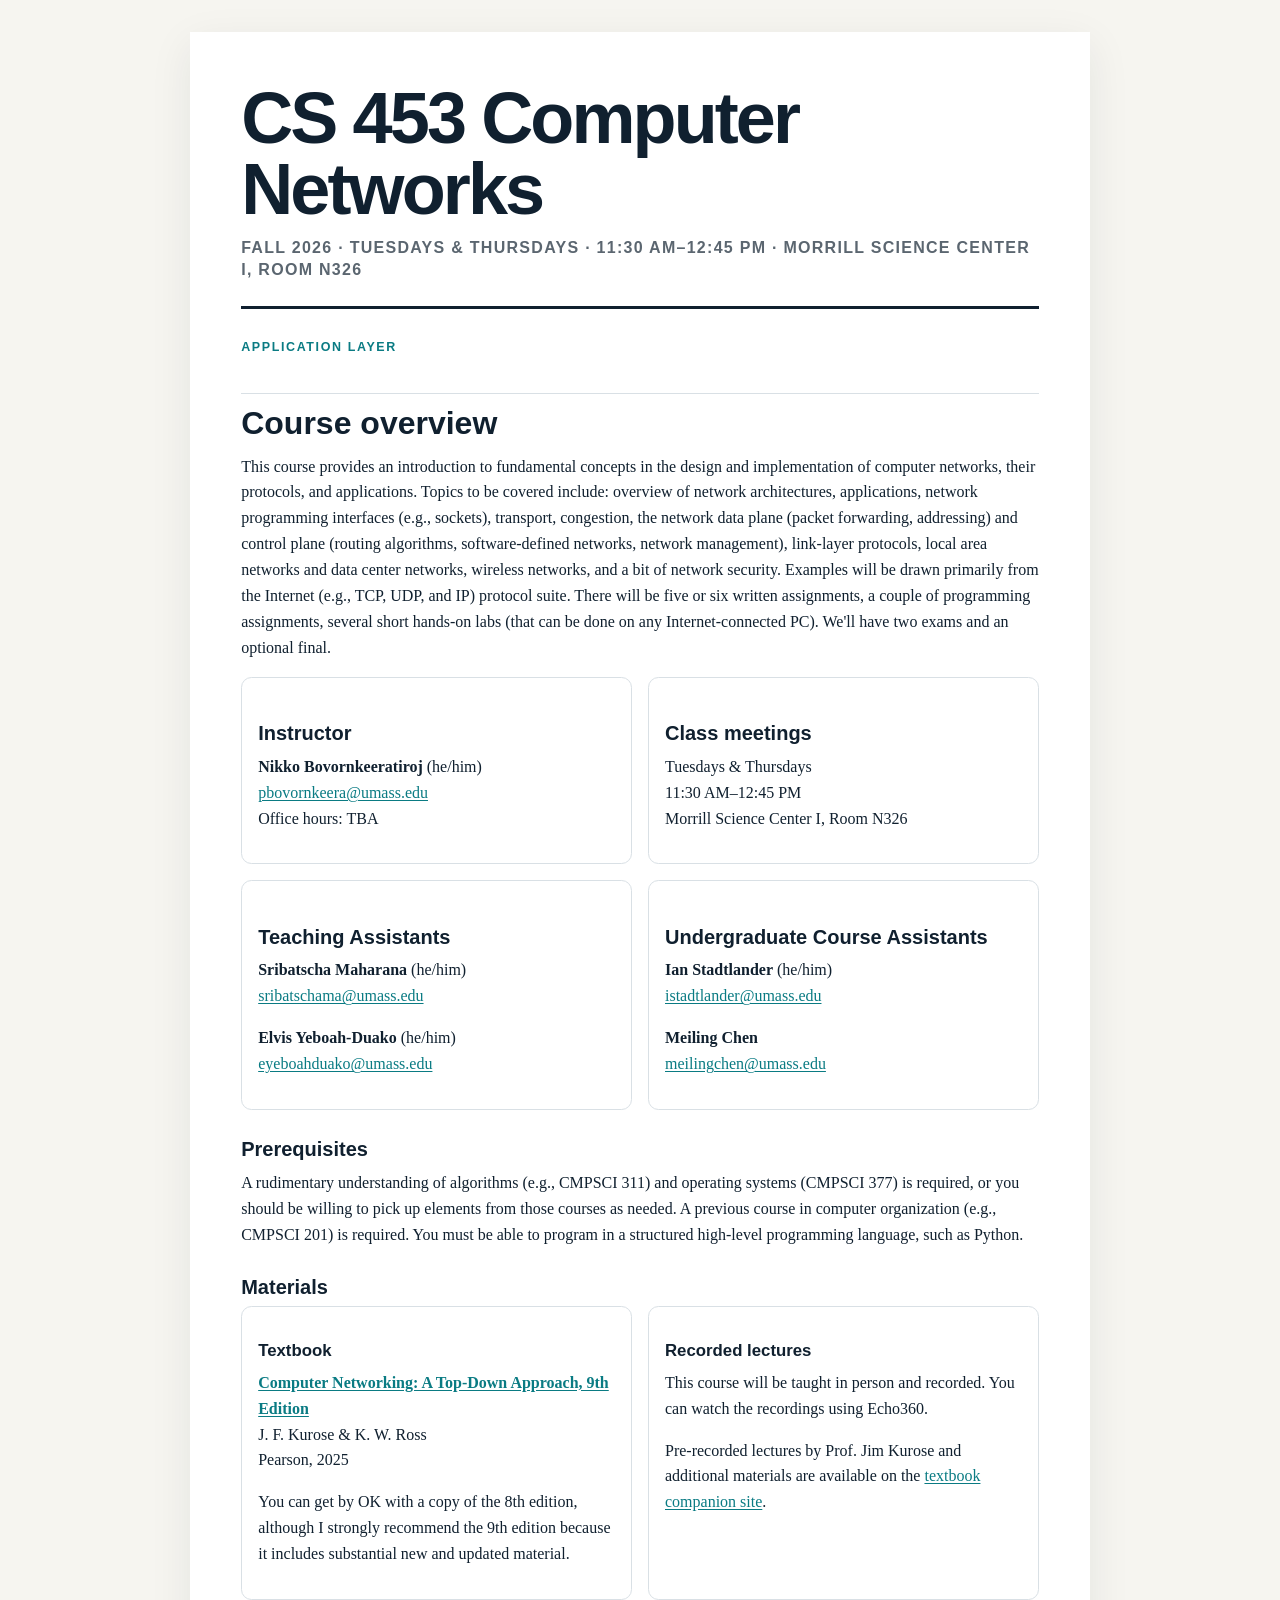
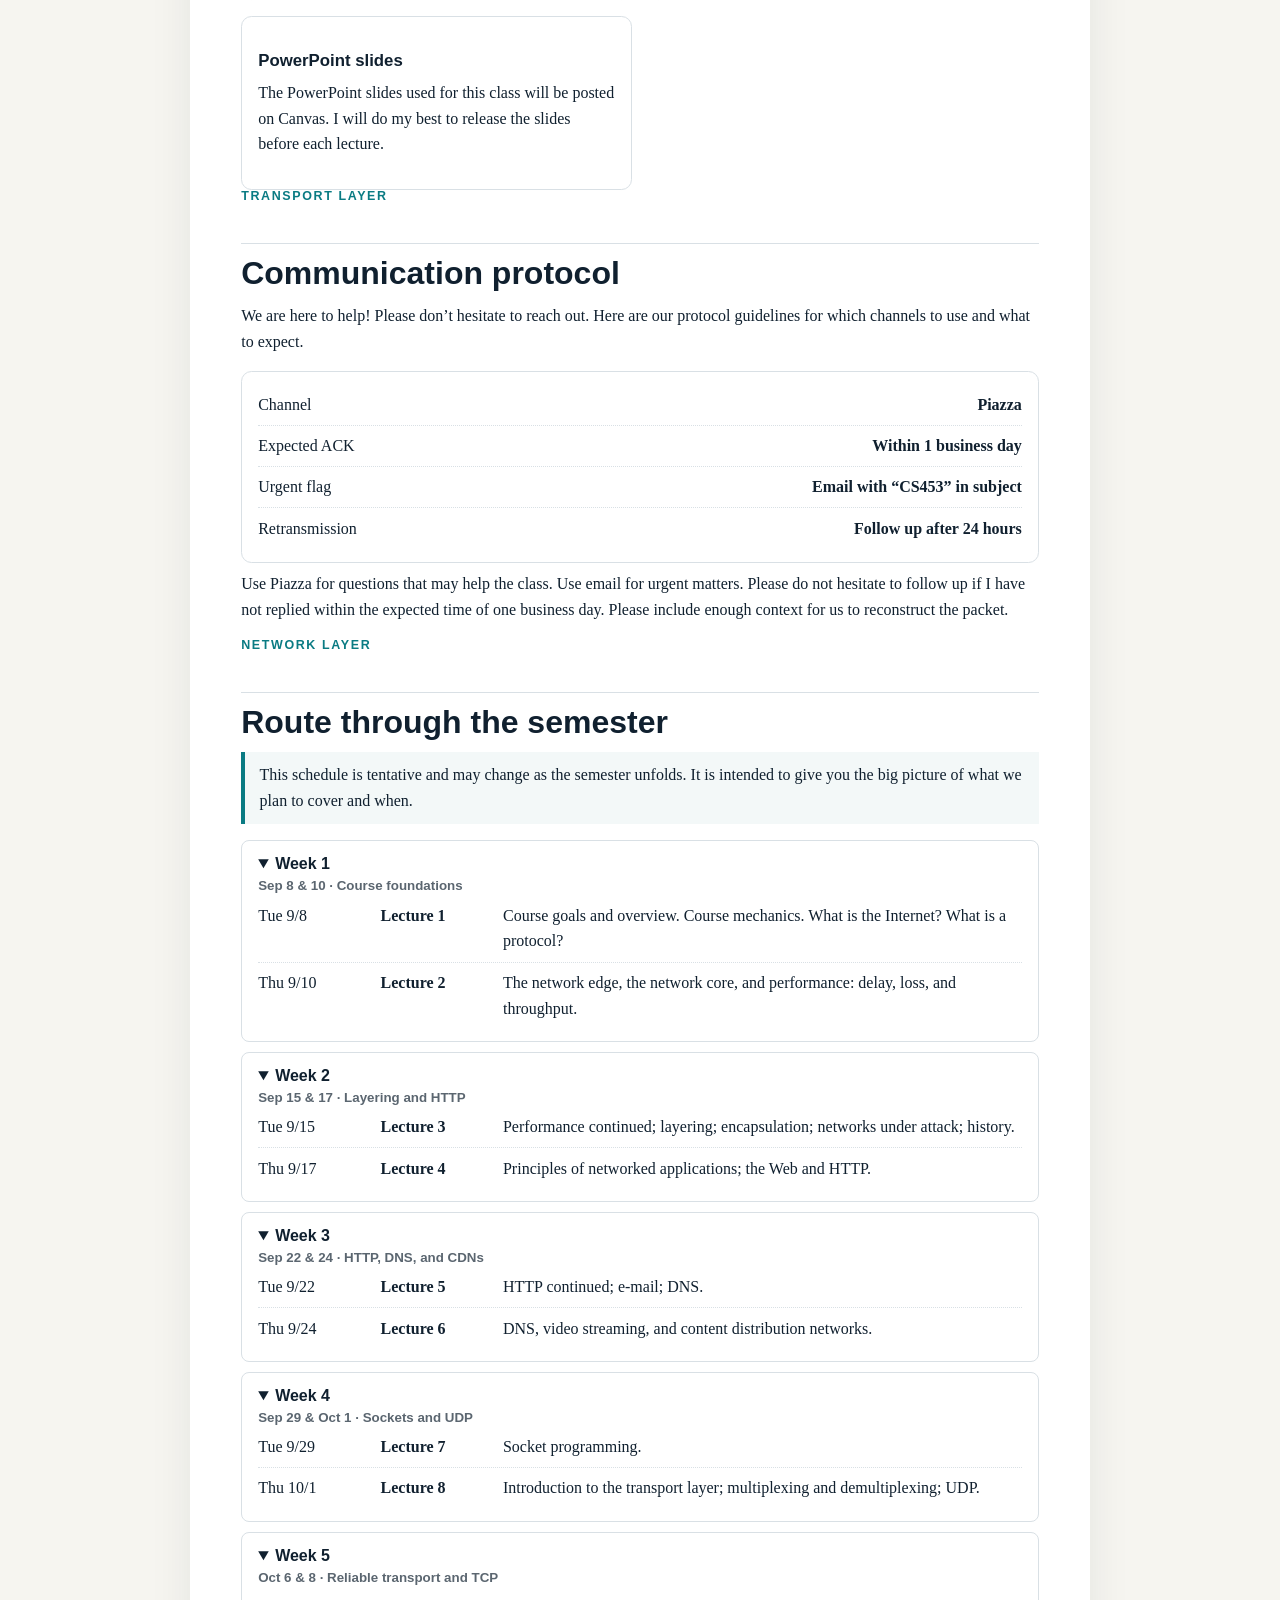
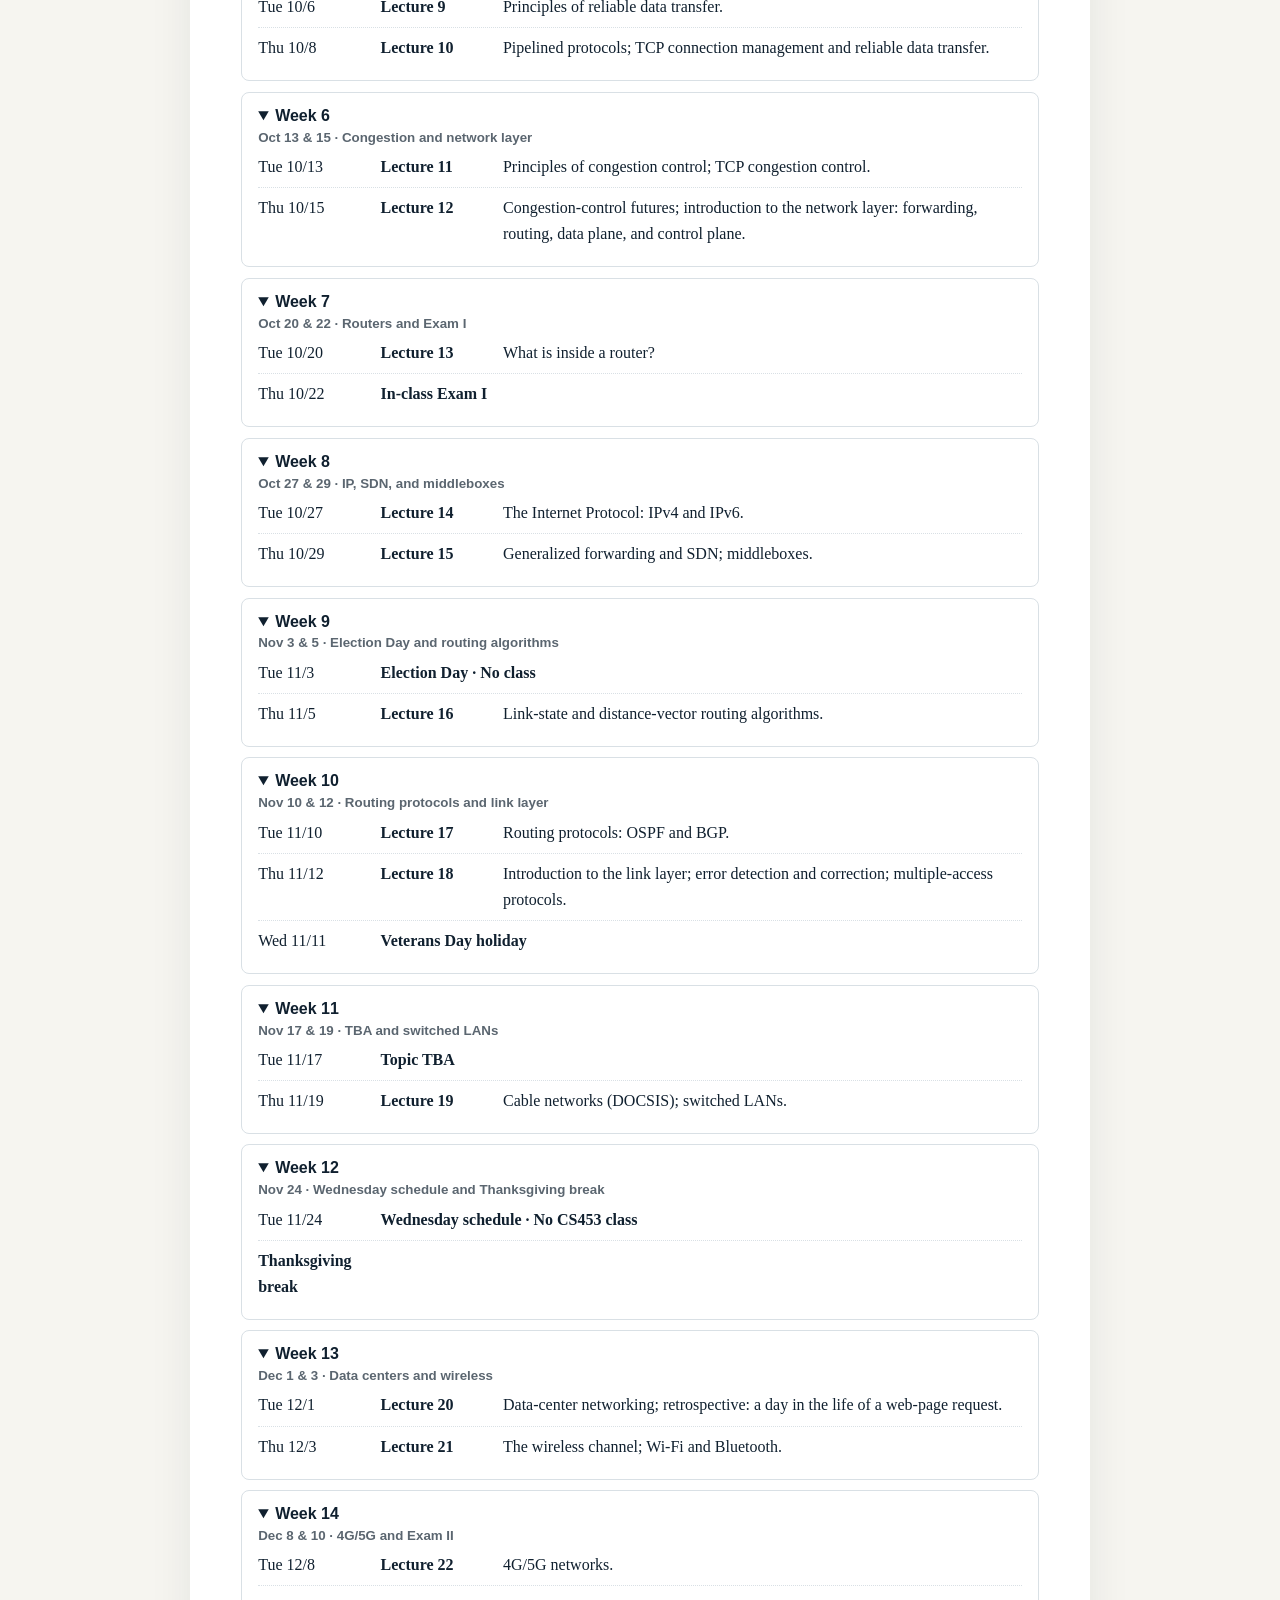
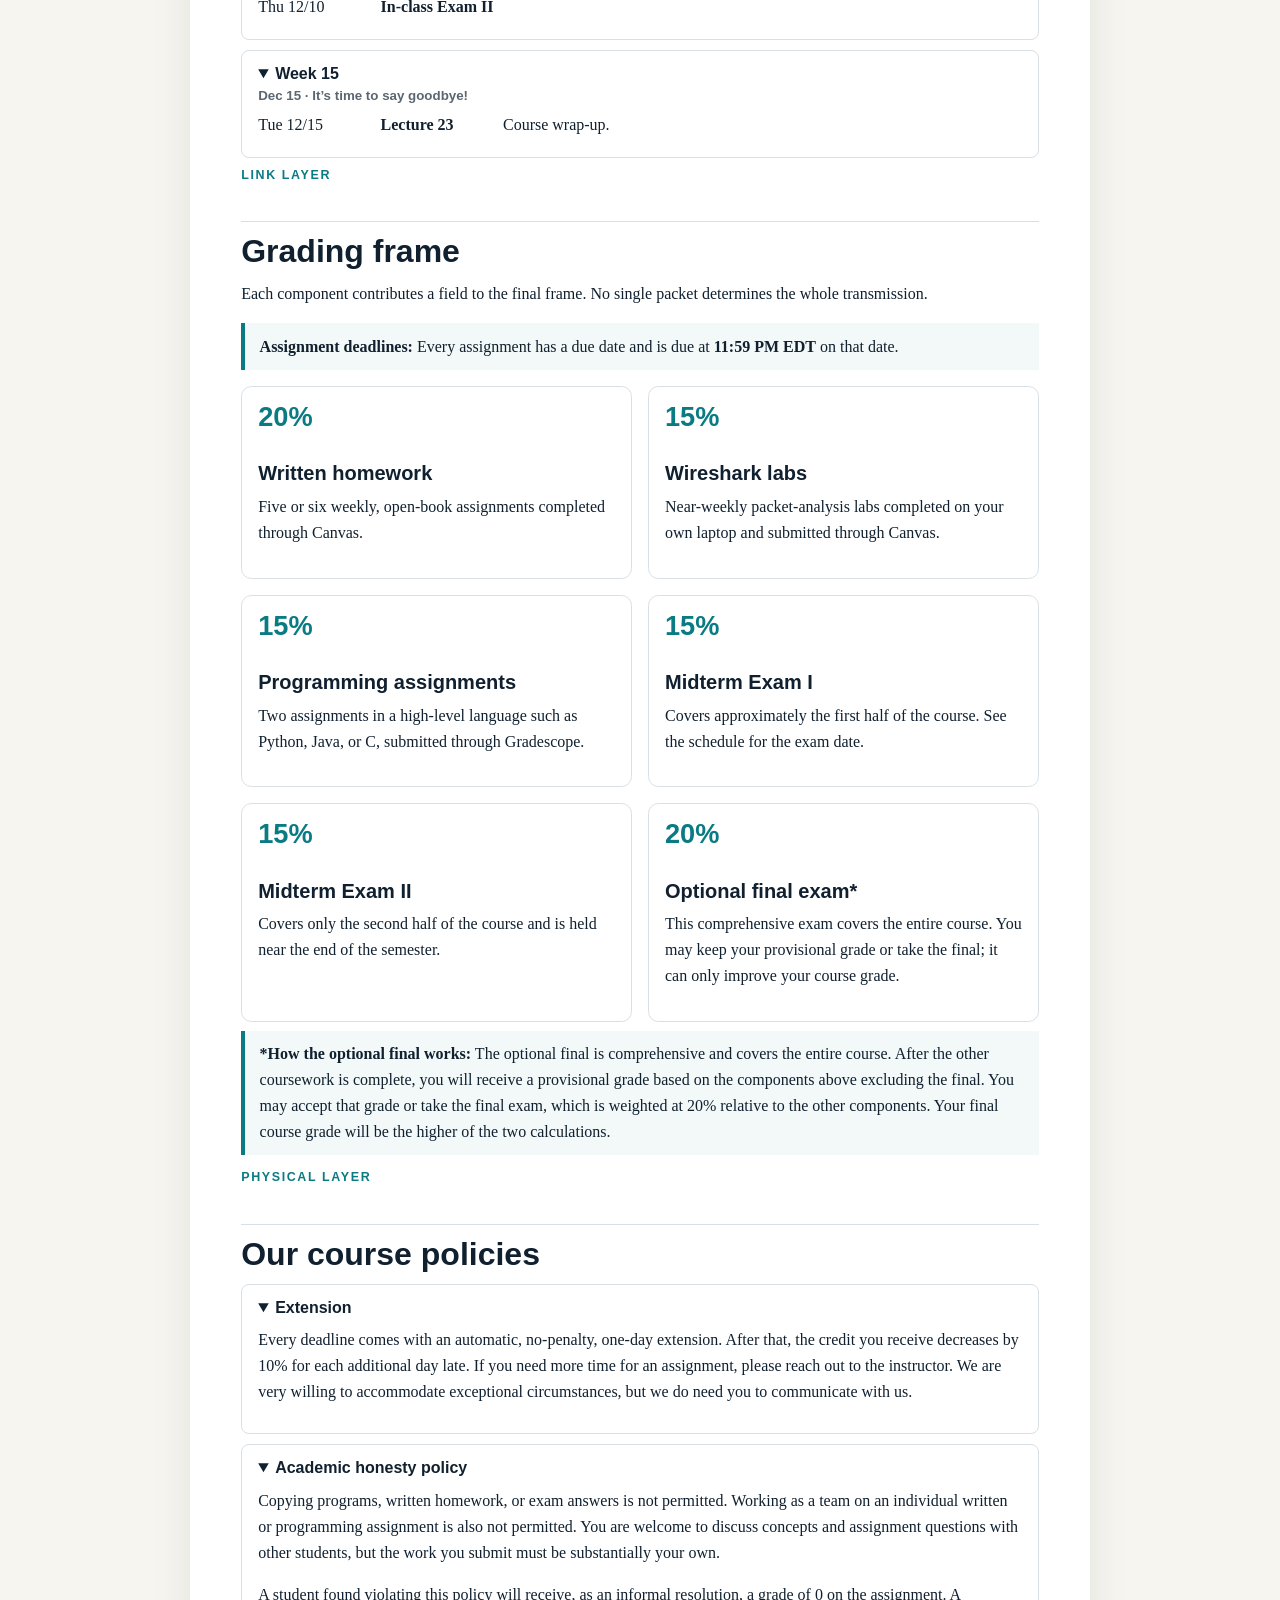
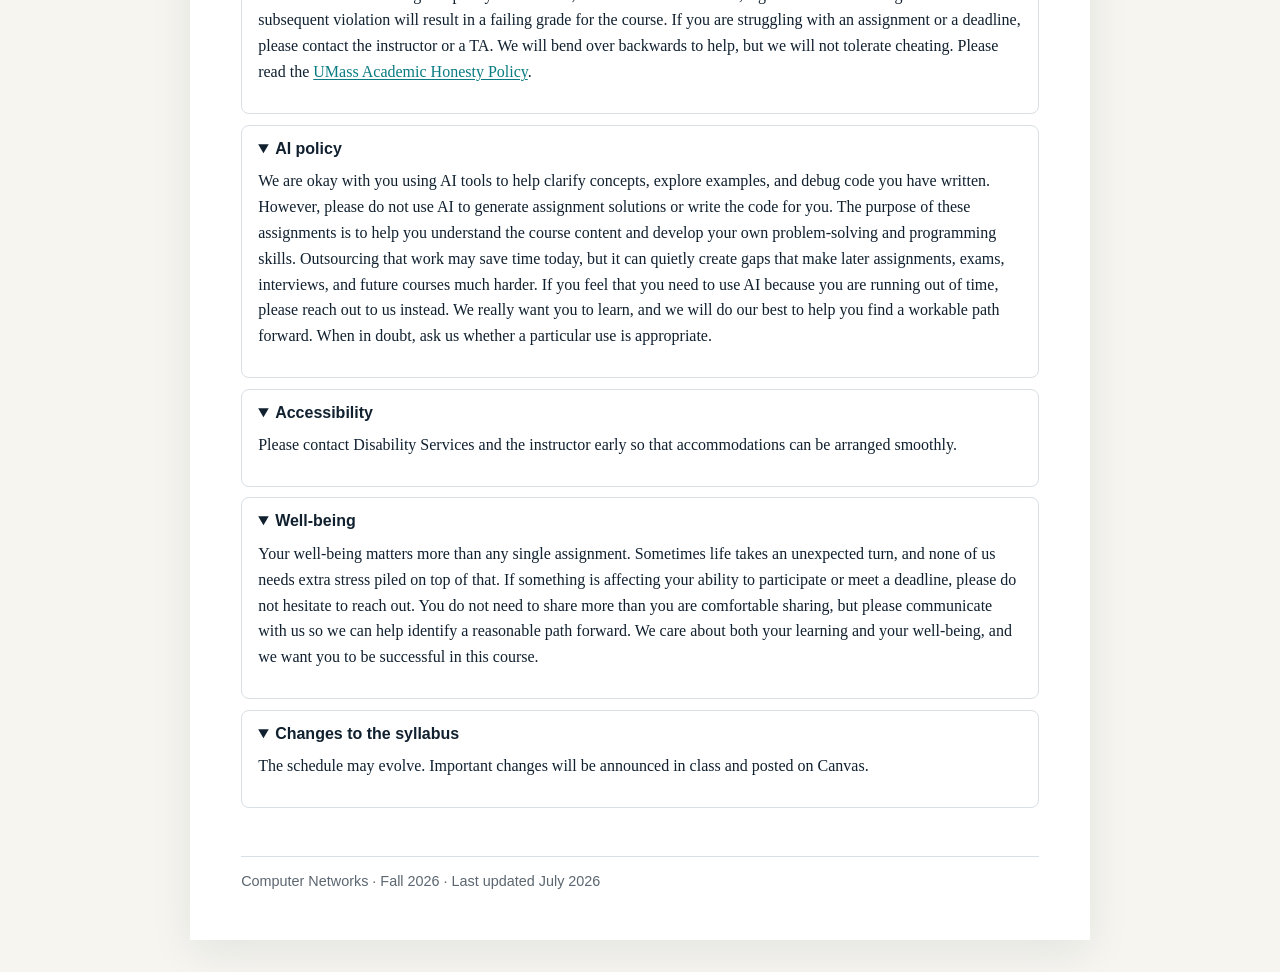
==== cs453-syllabus-plain.html @ 13545a88 "update new version - add spider - fix animation - more syllabus details" ====
<!DOCTYPE html>
<html lang="en"><head><meta charset="utf-8"/><meta content="width=device-width, initial-scale=1" name="viewport"/><title>CS 453 Computer Networks · Fall 2026 Syllabus</title><style>
:root { color-scheme: light; --ink:#10202f; --muted:#5b6670; --line:#d9e0e5; --accent:#0a7b83; }
* { box-sizing: border-box; }
body { margin:0; color:var(--ink); background:#f6f5f0; font:16px/1.62 Georgia, "Times New Roman", serif; }
main { width:min(900px, calc(100% - 2rem)); margin:2rem auto; background:#fff; padding:clamp(1.5rem,4vw,4rem); box-shadow:0 12px 40px rgba(16,32,47,.08); }
header { border-bottom:3px solid var(--ink); padding-bottom:1.5rem; margin-bottom:2rem; }
h1 { font:800 clamp(2.25rem,6vw,4.5rem)/.98 Arial, sans-serif; margin:0 0 .8rem; letter-spacing:-.04em; }
.term { margin:0; color:var(--muted); font:700 1rem/1.4 Arial,sans-serif; text-transform:uppercase; letter-spacing:.08em; }
h2 { margin:2.5rem 0 .75rem; padding-top:.75rem; border-top:1px solid var(--line); font:800 2rem/1.1 Arial,sans-serif; }
h3 { margin:1.7rem 0 .45rem; font:800 1.25rem/1.2 Arial,sans-serif; }
h4 { margin:1.1rem 0 .35rem; font:800 1.05rem/1.2 Arial,sans-serif; }
p { margin:.55rem 0 1rem; }
a { color:var(--accent); text-underline-offset:2px; }
.section-kicker { margin:0 0 .35rem; color:var(--accent); font:800 .78rem/1 Arial,sans-serif; letter-spacing:.13em; text-transform:uppercase; }
.info-grid,.materials-grid,.grade-grid { display:grid; grid-template-columns:repeat(2,minmax(0,1fr)); gap:1rem; }
.info-grid article,.materials-grid article,.grade-grid article { border:1px solid var(--line); border-radius:.65rem; padding:1rem; break-inside:avoid; }
.material-icon { display:none; }
.protocol-card { border:1px solid var(--line); border-radius:.65rem; padding:.8rem 1rem; }
.protocol-card div { display:flex; justify-content:space-between; gap:2rem; padding:.45rem 0; border-bottom:1px dotted var(--line); }
.protocol-card div:last-child { border-bottom:0; }
.week-card,.policy-list details { border:1px solid var(--line); border-radius:.5rem; margin:.65rem 0; padding:.75rem 1rem; break-inside:avoid; }
.week-card summary,.policy-list summary { font:800 1rem/1.35 Arial,sans-serif; }
.week-card summary small { display:block; color:var(--muted); margin-top:.15rem; }
.week-body p { display:grid; grid-template-columns:7rem 7rem 1fr; gap:.65rem; padding:.45rem 0; margin:0; border-bottom:1px dotted var(--line); }
.week-body p:last-child { border-bottom:0; }
.week-body .special,.week-body .calendar-note { grid-template-columns:7rem 1fr; }
.grade-grid article span { font:800 1.7rem/1 Arial,sans-serif; color:var(--accent); }
.deadline-note,.final-note,.schedule-note { border-left:4px solid var(--accent); padding:.65rem .9rem; background:#f3f8f8; }
footer { margin-top:3rem; padding-top:1rem; border-top:1px solid var(--line); color:var(--muted); font: .9rem Arial,sans-serif; }
@media (max-width:700px) { .info-grid,.materials-grid,.grade-grid { grid-template-columns:1fr; } .week-body p { grid-template-columns:1fr; gap:.1rem; } }
@media print { body { background:#fff; font-size:10.5pt; } main { width:100%; margin:0; padding:0; box-shadow:none; } a { color:#000; text-decoration:none; } h2 { break-after:avoid; } .info-grid,.materials-grid,.grade-grid { grid-template-columns:repeat(2,1fr); } }
</style></head><body><main><header><h1>CS 453 Computer Networks</h1><p class="term">Fall 2026 · Tuesdays &amp; Thursdays · 11:30 AM–12:45 PM · Morrill Science Center I, Room N326</p></header><section class="syllabus-section" id="overview">
<p class="section-kicker">Application Layer</p>
<h2>Course overview</h2>
<p>This course provides an introduction to fundamental concepts in the design and implementation of computer networks, their protocols, and applications. Topics to be covered include: overview of network architectures, applications, network programming interfaces (e.g., sockets), transport, congestion, the network data plane (packet forwarding, addressing) and control plane (routing algorithms, software-defined networks, network management), link-layer protocols, local area networks and data center networks, wireless networks, and a bit of network security. Examples will be drawn primarily from the Internet (e.g., TCP, UDP, and IP) protocol suite. There will be five or six written assignments, a couple of programming assignments, several short hands-on labs (that can be done on any Internet-connected PC). We'll have two exams and an optional final.</p>
<div class="info-grid">
<article>
<h3>Instructor</h3>
<p><strong>Nikko Bovornkeeratiroj</strong> <span class="pronouns">(he/him)</span><br/><a href="mailto:pbovornkeera@umass.edu">pbovornkeera@umass.edu</a><br/>Office hours: TBA</p>
</article>
<article>
<h3>Class meetings</h3>
<p>Tuesdays &amp; Thursdays<br/>11:30 AM–12:45 PM<br/>Morrill Science Center I, Room N326</p>
</article>
<article>
<h3>Teaching Assistants</h3>
<p><strong>Sribatscha Maharana</strong> <span class="pronouns">(he/him)</span><br/><a href="mailto:sribatschama@umass.edu">sribatschama@umass.edu</a></p>
<p><strong>Elvis Yeboah-Duako</strong> <span class="pronouns">(he/him)</span><br/><a href="mailto:eyeboahduako@umass.edu">eyeboahduako@umass.edu</a></p>
</article>
<article>
<h3>Undergraduate Course Assistants</h3>
<p><strong>Ian Stadtlander</strong> <span class="pronouns">(he/him)</span><br/><a href="mailto:istadtlander@umass.edu">istadtlander@umass.edu</a></p>
<p><strong>Meiling Chen</strong><br/><a href="mailto:meilingchen@umass.edu">meilingchen@umass.edu</a></p>
</article>
</div>
<h3>Prerequisites</h3>
<p>A rudimentary understanding of algorithms (e.g., CMPSCI 311) and operating systems (CMPSCI 377) is required, or you should be willing to pick up elements from those courses as needed. A previous course in computer organization (e.g., CMPSCI 201) is required. You must be able to program in a structured high-level programming language, such as Python.</p>
<h3>Materials</h3>
<div class="materials-grid">
<article>
<p aria-hidden="true" class="material-icon">📘</p>
<h4>Textbook</h4>
<p><a href="https://www.pearson.com/en-us/subject-catalog/p/computer-networking-a-top-down-approach/P200000013385/9780135415603"><strong>Computer Networking: A Top-Down Approach, 9th Edition</strong></a><br/>J. F. Kurose &amp; K. W. Ross<br/>Pearson, 2025</p>
<p>You can get by OK with a copy of the 8th edition, although I strongly recommend the 9th edition because it includes substantial new and updated material.</p>
</article>
<article>
<p aria-hidden="true" class="material-icon">🎥</p>
<h4>Recorded lectures</h4>
<p>This course will be taught in person and recorded. You can watch the recordings using Echo360.</p>
<p>Pre-recorded lectures by Prof. Jim Kurose and additional materials are available on the <a href="http://gaia.cs.umass.edu/kurose_ross/online_lectures.htm">textbook companion site</a>.</p>
</article>
<article>
<p aria-hidden="true" class="material-icon">🖥️</p>
<h4>PowerPoint slides</h4>
<p>The PowerPoint slides used for this class will be posted on Canvas. I will do my best to release the slides before each lecture.</p>
</article>
</div>
</section><section class="syllabus-section" id="communication">
<p class="section-kicker">Transport Layer</p>
<h2>Communication protocol</h2>
<p>We are here to help! Please don’t hesitate to reach out. Here are our protocol guidelines for which channels to use and what to expect.</p>
<div class="protocol-card">
<div><span>Channel</span><strong>Piazza</strong></div>
<div><span>Expected ACK</span><strong>Within 1 business day</strong></div>
<div><span>Urgent flag</span><strong>Email with “CS453” in subject</strong></div>
<div><span>Retransmission</span><strong>Follow up after 24 hours</strong></div>
</div>
<p>Use Piazza for questions that may help the class. Use email for urgent matters. Please do not hesitate to follow up if I have not replied within the expected time of one business day. Please include enough context for us to reconstruct the packet.</p>
</section><section class="syllabus-section" id="schedule">
<p class="section-kicker">Network Layer</p>
<h2>Route through the semester</h2>
<p class="schedule-note">This schedule is tentative and may change as the semester unfolds. It is intended to give you the big picture of what we plan to cover and when.</p>
<div aria-label="Fall 2026 course schedule" class="week-list">
<details class="week-card" open="">
<summary><span>Week 1</span><small>Sep 8 &amp; 10 · Course foundations</small></summary>
<div class="week-body">
<p><time datetime="2026-09-08">Tue 9/8</time><strong>Lecture 1</strong> Course goals and overview. Course mechanics. What is the Internet? What is a protocol?</p>
<p><time datetime="2026-09-10">Thu 9/10</time><strong>Lecture 2</strong> The network edge, the network core, and performance: delay, loss, and throughput.</p>
</div>
</details>
<details class="week-card" open="">
<summary><span>Week 2</span><small>Sep 15 &amp; 17 · Layering and HTTP</small></summary>
<div class="week-body">
<p><time datetime="2026-09-15">Tue 9/15</time><strong>Lecture 3</strong> Performance continued; layering; encapsulation; networks under attack; history.</p>
<p><time datetime="2026-09-17">Thu 9/17</time><strong>Lecture 4</strong> Principles of networked applications; the Web and HTTP.</p>
</div>
</details>
<details class="week-card" open="">
<summary><span>Week 3</span><small>Sep 22 &amp; 24 · HTTP, DNS, and CDNs</small></summary>
<div class="week-body">
<p><time datetime="2026-09-22">Tue 9/22</time><strong>Lecture 5</strong> HTTP continued; e-mail; DNS.</p>
<p><time datetime="2026-09-24">Thu 9/24</time><strong>Lecture 6</strong> DNS, video streaming, and content distribution networks.</p>
</div>
</details>
<details class="week-card" open="">
<summary><span>Week 4</span><small>Sep 29 &amp; Oct 1 · Sockets and UDP</small></summary>
<div class="week-body">
<p><time datetime="2026-09-29">Tue 9/29</time><strong>Lecture 7</strong> Socket programming.</p>
<p><time datetime="2026-10-01">Thu 10/1</time><strong>Lecture 8</strong> Introduction to the transport layer; multiplexing and demultiplexing; UDP.</p>
</div>
</details>
<details class="week-card" open="">
<summary><span>Week 5</span><small>Oct 6 &amp; 8 · Reliable transport and TCP</small></summary>
<div class="week-body">
<p><time datetime="2026-10-06">Tue 10/6</time><strong>Lecture 9</strong> Principles of reliable data transfer.</p>
<p><time datetime="2026-10-08">Thu 10/8</time><strong>Lecture 10</strong> Pipelined protocols; TCP connection management and reliable data transfer.</p>
</div>
</details>
<details class="week-card" open="">
<summary><span>Week 6</span><small>Oct 13 &amp; 15 · Congestion and network layer</small></summary>
<div class="week-body">
<p><time datetime="2026-10-13">Tue 10/13</time><strong>Lecture 11</strong> Principles of congestion control; TCP congestion control.</p>
<p><time datetime="2026-10-15">Thu 10/15</time><strong>Lecture 12</strong> Congestion-control futures; introduction to the network layer: forwarding, routing, data plane, and control plane.</p>
</div>
</details>
<details class="week-card" open="">
<summary><span>Week 7</span><small>Oct 20 &amp; 22 · Routers and Exam I</small></summary>
<div class="week-body">
<p><time datetime="2026-10-20">Tue 10/20</time><strong>Lecture 13</strong> What is inside a router?</p>
<p class="special exam"><time datetime="2026-10-22">Thu 10/22</time><strong>In-class Exam I</strong></p>
</div>
</details>
<details class="week-card" open="">
<summary><span>Week 8</span><small>Oct 27 &amp; 29 · IP, SDN, and middleboxes</small></summary>
<div class="week-body">
<p><time datetime="2026-10-27">Tue 10/27</time><strong>Lecture 14</strong> The Internet Protocol: IPv4 and IPv6.</p>
<p><time datetime="2026-10-29">Thu 10/29</time><strong>Lecture 15</strong> Generalized forwarding and SDN; middleboxes.</p>
</div>
</details>
<details class="week-card" open="">
<summary><span>Week 9</span><small>Nov 3 &amp; 5 · Election Day and routing algorithms</small></summary>
<div class="week-body">
<p class="special no-class"><time datetime="2026-11-03">Tue 11/3</time><strong>Election Day · No class</strong></p>
<p><time datetime="2026-11-05">Thu 11/5</time><strong>Lecture 16</strong> Link-state and distance-vector routing algorithms.</p>
</div>
</details>
<details class="week-card" open="">
<summary><span>Week 10</span><small>Nov 10 &amp; 12 · Routing protocols and link layer</small></summary>
<div class="week-body">
<p><time datetime="2026-11-10">Tue 11/10</time><strong>Lecture 17</strong> Routing protocols: OSPF and BGP.</p>
<p><time datetime="2026-11-12">Thu 11/12</time><strong>Lecture 18</strong> Introduction to the link layer; error detection and correction; multiple-access protocols.</p>
<p class="calendar-note"><time datetime="2026-11-11">Wed 11/11</time><strong>Veterans Day holiday</strong></p>
</div>
</details>
<details class="week-card" open="">
<summary><span>Week 11</span><small>Nov 17 &amp; 19 · TBA and switched LANs</small></summary>
<div class="week-body">
<p class="special tba"><time datetime="2026-11-17">Tue 11/17</time><strong>Topic TBA</strong></p>
<p><time datetime="2026-11-19">Thu 11/19</time><strong>Lecture 19</strong> Cable networks (DOCSIS); switched LANs.</p>
</div>
</details>
<details class="week-card" open="">
<summary><span>Week 12</span><small>Nov 24 · Wednesday schedule and Thanksgiving break</small></summary>
<div class="week-body">
<p class="special no-class"><time datetime="2026-11-24">Tue 11/24</time><strong>Wednesday schedule · No CS453 class</strong></p>
<p class="calendar-note"><strong>Thanksgiving break</strong></p>
</div>
</details>
<details class="week-card" open="">
<summary><span>Week 13</span><small>Dec 1 &amp; 3 · Data centers and wireless</small></summary>
<div class="week-body">
<p><time datetime="2026-12-01">Tue 12/1</time><strong>Lecture 20</strong> Data-center networking; retrospective: a day in the life of a web-page request.</p>
<p><time datetime="2026-12-03">Thu 12/3</time><strong>Lecture 21</strong> The wireless channel; Wi-Fi and Bluetooth.</p>
</div>
</details>
<details class="week-card" open="">
<summary><span>Week 14</span><small>Dec 8 &amp; 10 · 4G/5G and Exam II</small></summary>
<div class="week-body">
<p><time datetime="2026-12-08">Tue 12/8</time><strong>Lecture 22</strong> 4G/5G networks.</p>
<p class="special exam"><time datetime="2026-12-10">Thu 12/10</time><strong>In-class Exam II</strong></p>
</div>
</details>
<details class="week-card" open="">
<summary><span>Week 15</span><small>Dec 15 · It’s time to say goodbye!</small></summary>
<div class="week-body">
<p><time datetime="2026-12-15">Tue 12/15</time><strong>Lecture 23</strong> Course wrap-up.</p>
</div>
</details>
</div>
</section><section class="syllabus-section" id="grading">
<p class="section-kicker">Link Layer</p>
<h2>Grading frame</h2>
<p>Each component contributes a field to the final frame. No single packet determines the whole transmission.</p>
<p class="deadline-note"><strong>Assignment deadlines:</strong> Every assignment has a due date and is due at <strong>11:59 PM EDT</strong> on that date.</p>
<div class="grade-grid">
<article><span>20%</span><h3>Written homework</h3><p>Five or six weekly, open-book assignments completed through Canvas.</p></article>
<article><span>15%</span><h3>Wireshark labs</h3><p>Near-weekly packet-analysis labs completed on your own laptop and submitted through Canvas.</p></article>
<article><span>15%</span><h3>Programming assignments</h3><p>Two assignments in a high-level language such as Python, Java, or C, submitted through Gradescope.</p></article>
<article><span>15%</span><h3>Midterm Exam I</h3><p>Covers approximately the first half of the course. See the schedule for the exam date.</p></article>
<article><span>15%</span><h3>Midterm Exam II</h3><p>Covers only the second half of the course and is held near the end of the semester.</p></article>
<article><span>20%</span><h3>Optional final exam*</h3><p>This comprehensive exam covers the entire course. You may keep your provisional grade or take the final; it can only improve your course grade.</p></article>
</div>
<p class="final-note"><strong>*How the optional final works:</strong> The optional final is comprehensive and covers the entire course. After the other coursework is complete, you will receive a provisional grade based on the components above excluding the final. You may accept that grade or take the final exam, which is weighted at 20% relative to the other components. Your final course grade will be the higher of the two calculations.</p>
</section><section class="syllabus-section" id="policies">
<p class="section-kicker">Physical Layer</p>
<h2>Our course policies</h2>
<div class="policy-list">
<details open=""><summary>Extension</summary><p>Every deadline comes with an automatic, no-penalty, one-day extension. After that, the credit you receive decreases by 10% for each additional day late. If you need more time for an assignment, please reach out to the instructor. We are very willing to accommodate exceptional circumstances, but we do need you to communicate with us.</p></details>
<details open=""><summary>Academic honesty policy</summary><p>Copying programs, written homework, or exam answers is not permitted. Working as a team on an individual written or programming assignment is also not permitted. You are welcome to discuss concepts and assignment questions with other students, but the work you submit must be substantially your own.</p><p>A student found violating this policy will receive, as an informal resolution, a grade of 0 on the assignment. A subsequent violation will result in a failing grade for the course. If you are struggling with an assignment or a deadline, please contact the instructor or a TA. We will bend over backwards to help, but we will not tolerate cheating. Please read the <a href="https://www.umass.edu/policy/academic-honesty" rel="noopener noreferrer" target="_blank">UMass Academic Honesty Policy</a>.</p></details>
<details open=""><summary>AI policy</summary><p>We are okay with you using AI tools to help clarify concepts, explore examples, and debug code you have written. However, please do not use AI to generate assignment solutions or write the code for you. The purpose of these assignments is to help you understand the course content and develop your own problem-solving and programming skills. Outsourcing that work may save time today, but it can quietly create gaps that make later assignments, exams, interviews, and future courses much harder. If you feel that you need to use AI because you are running out of time, please reach out to us instead. We really want you to learn, and we will do our best to help you find a workable path forward. When in doubt, ask us whether a particular use is appropriate.</p></details>
<details open=""><summary>Accessibility</summary><p>Please contact Disability Services and the instructor early so that accommodations can be arranged smoothly.</p></details>
<details open=""><summary>Well-being</summary><p>Your well-being matters more than any single assignment. Sometimes life takes an unexpected turn, and none of us needs extra stress piled on top of that. If something is affecting your ability to participate or meet a deadline, please do not hesitate to reach out. You do not need to share more than you are comfortable sharing, but please communicate with us so we can help identify a reasonable path forward. We care about both your learning and your well-being, and we want you to be successful in this course.</p></details>
<details open=""><summary>Changes to the syllabus</summary><p>The schedule may evolve. Important changes will be announced in class and posted on Canvas.</p></details>
</div>
</section><footer>Computer Networks · Fall 2026 · Last updated July 2026</footer></main></body></html>
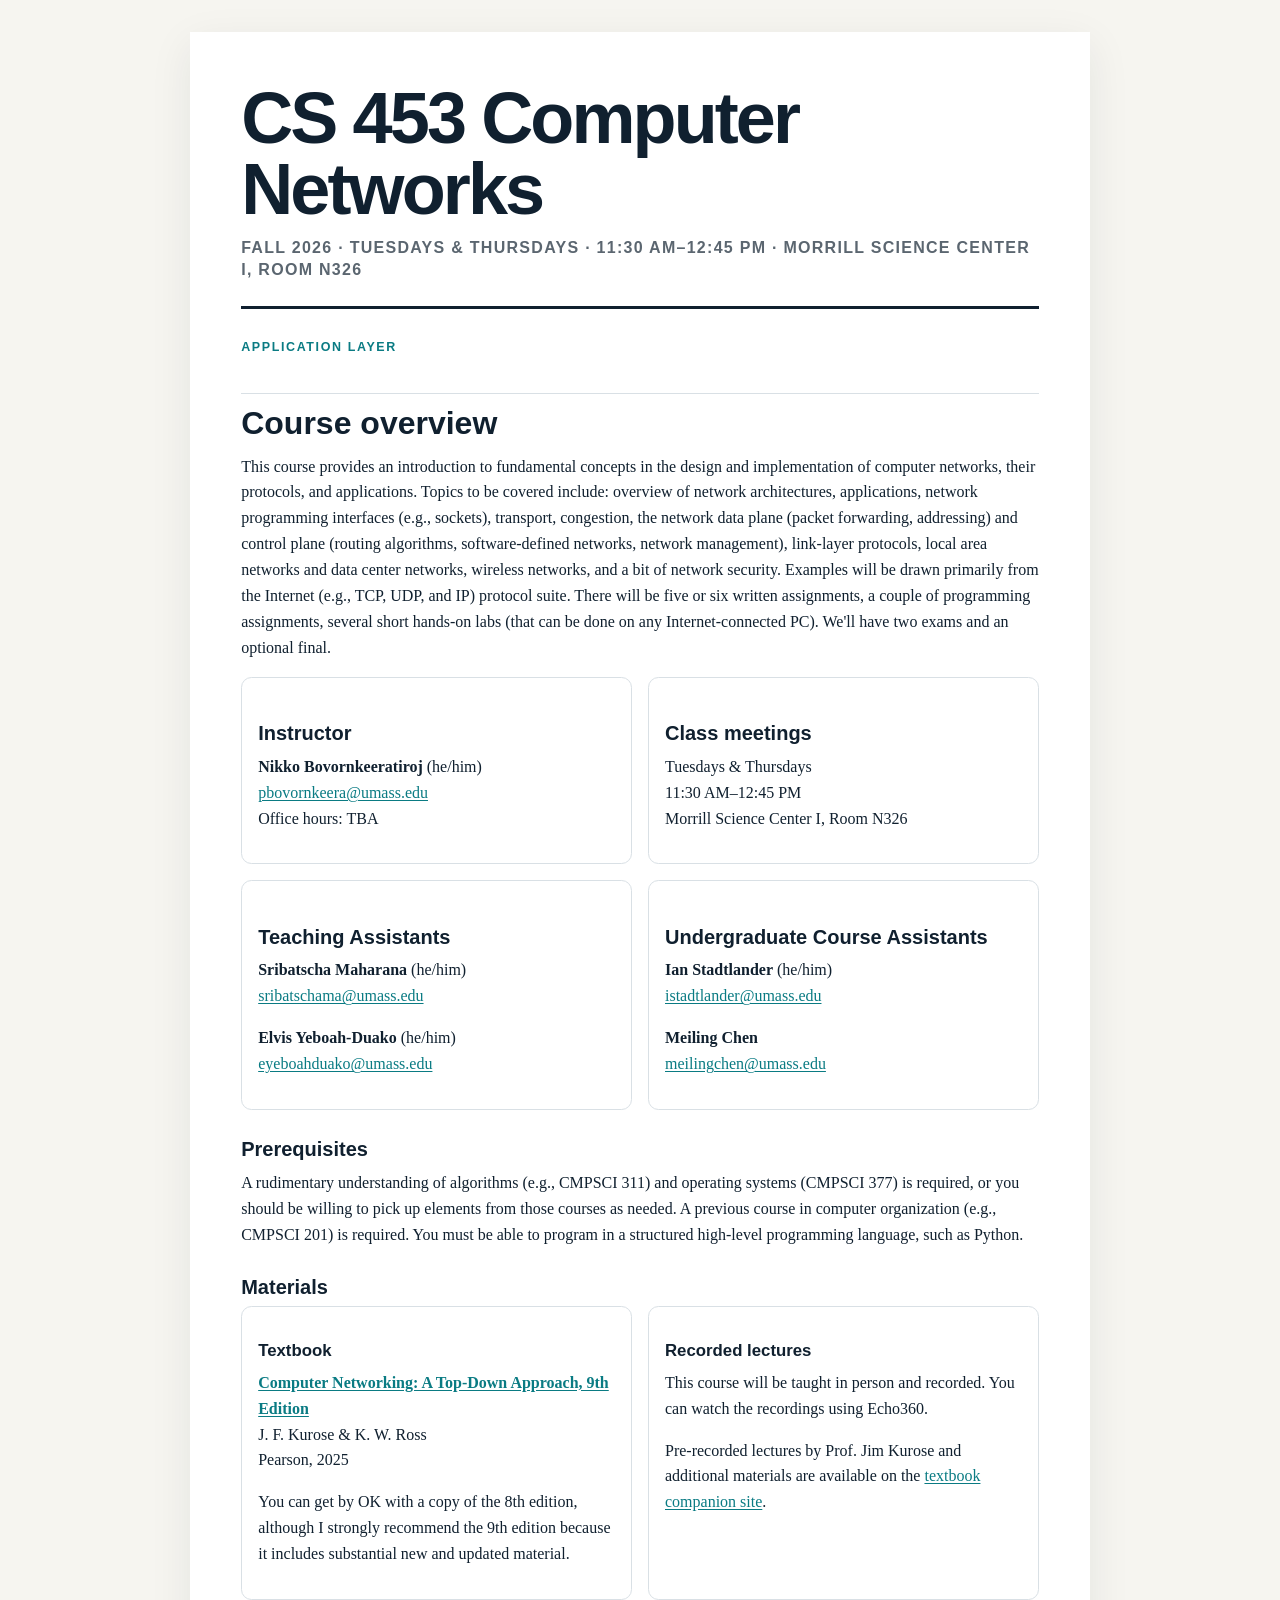
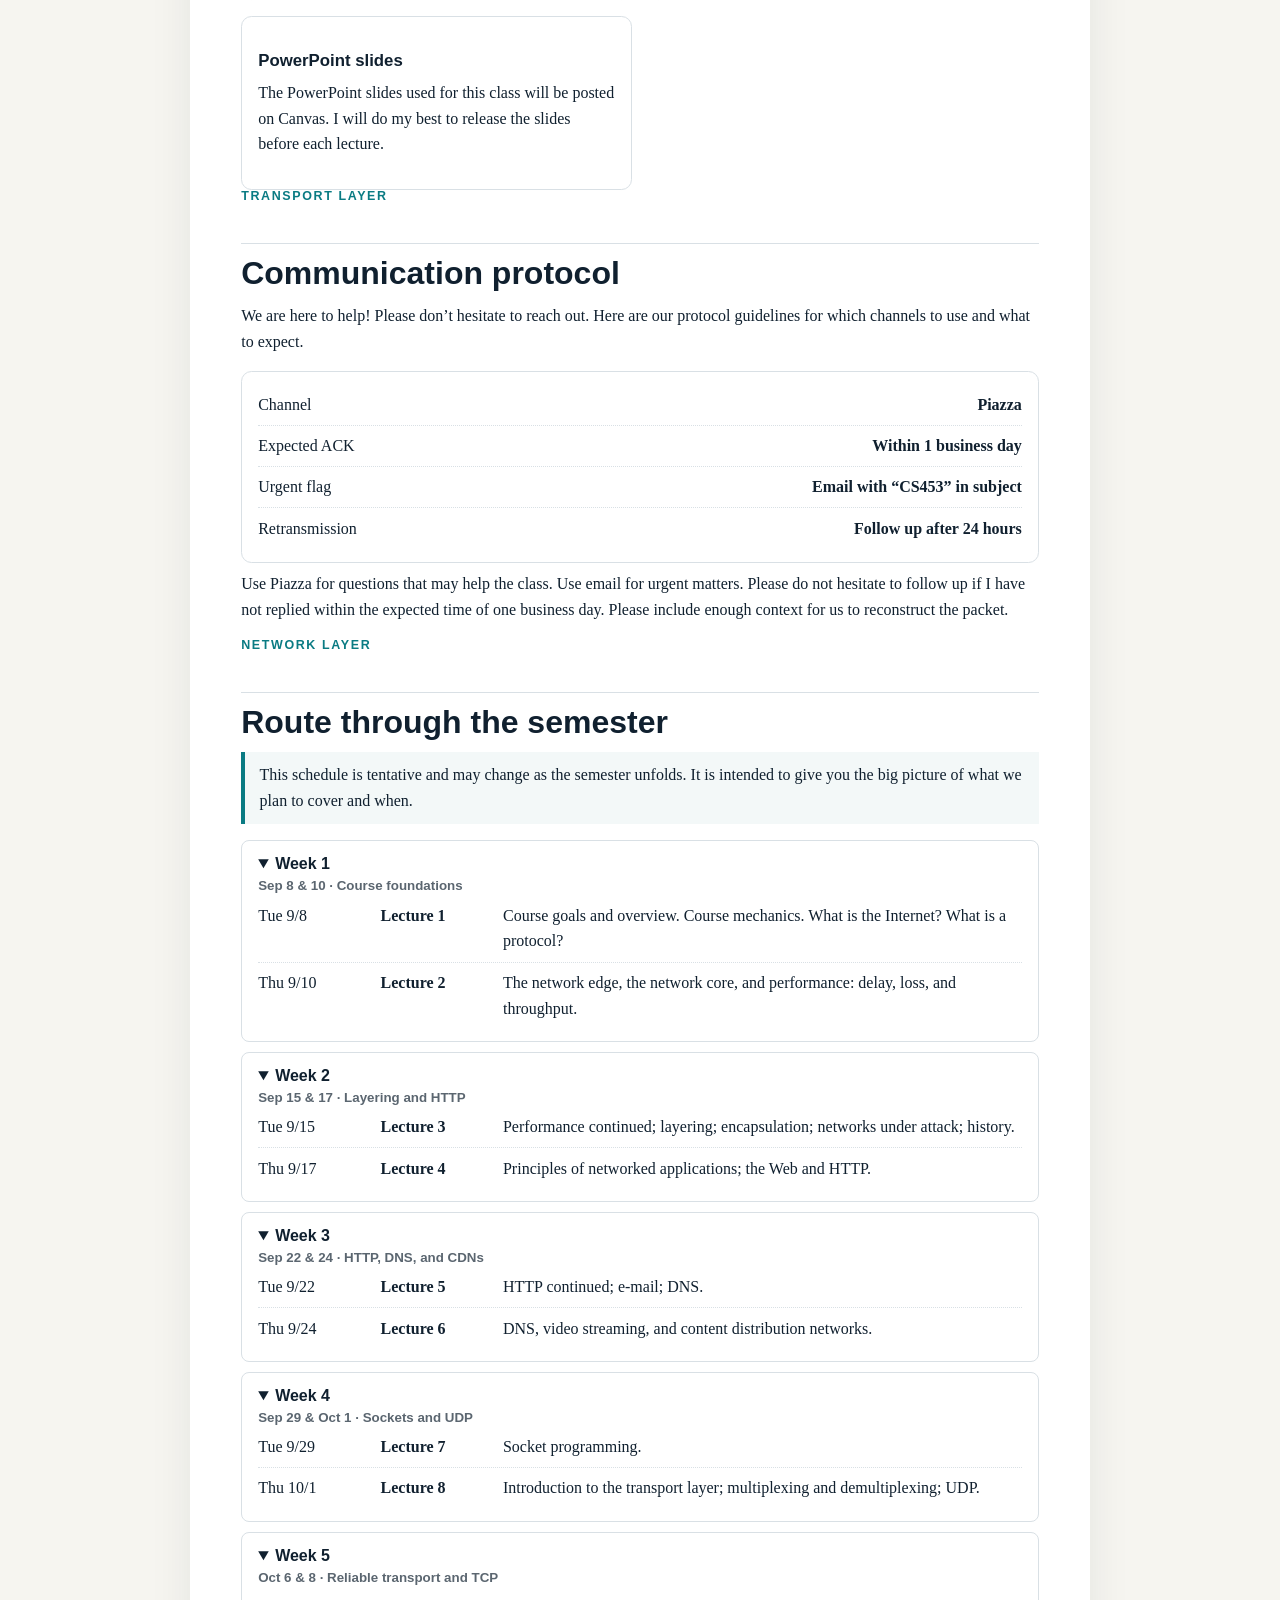
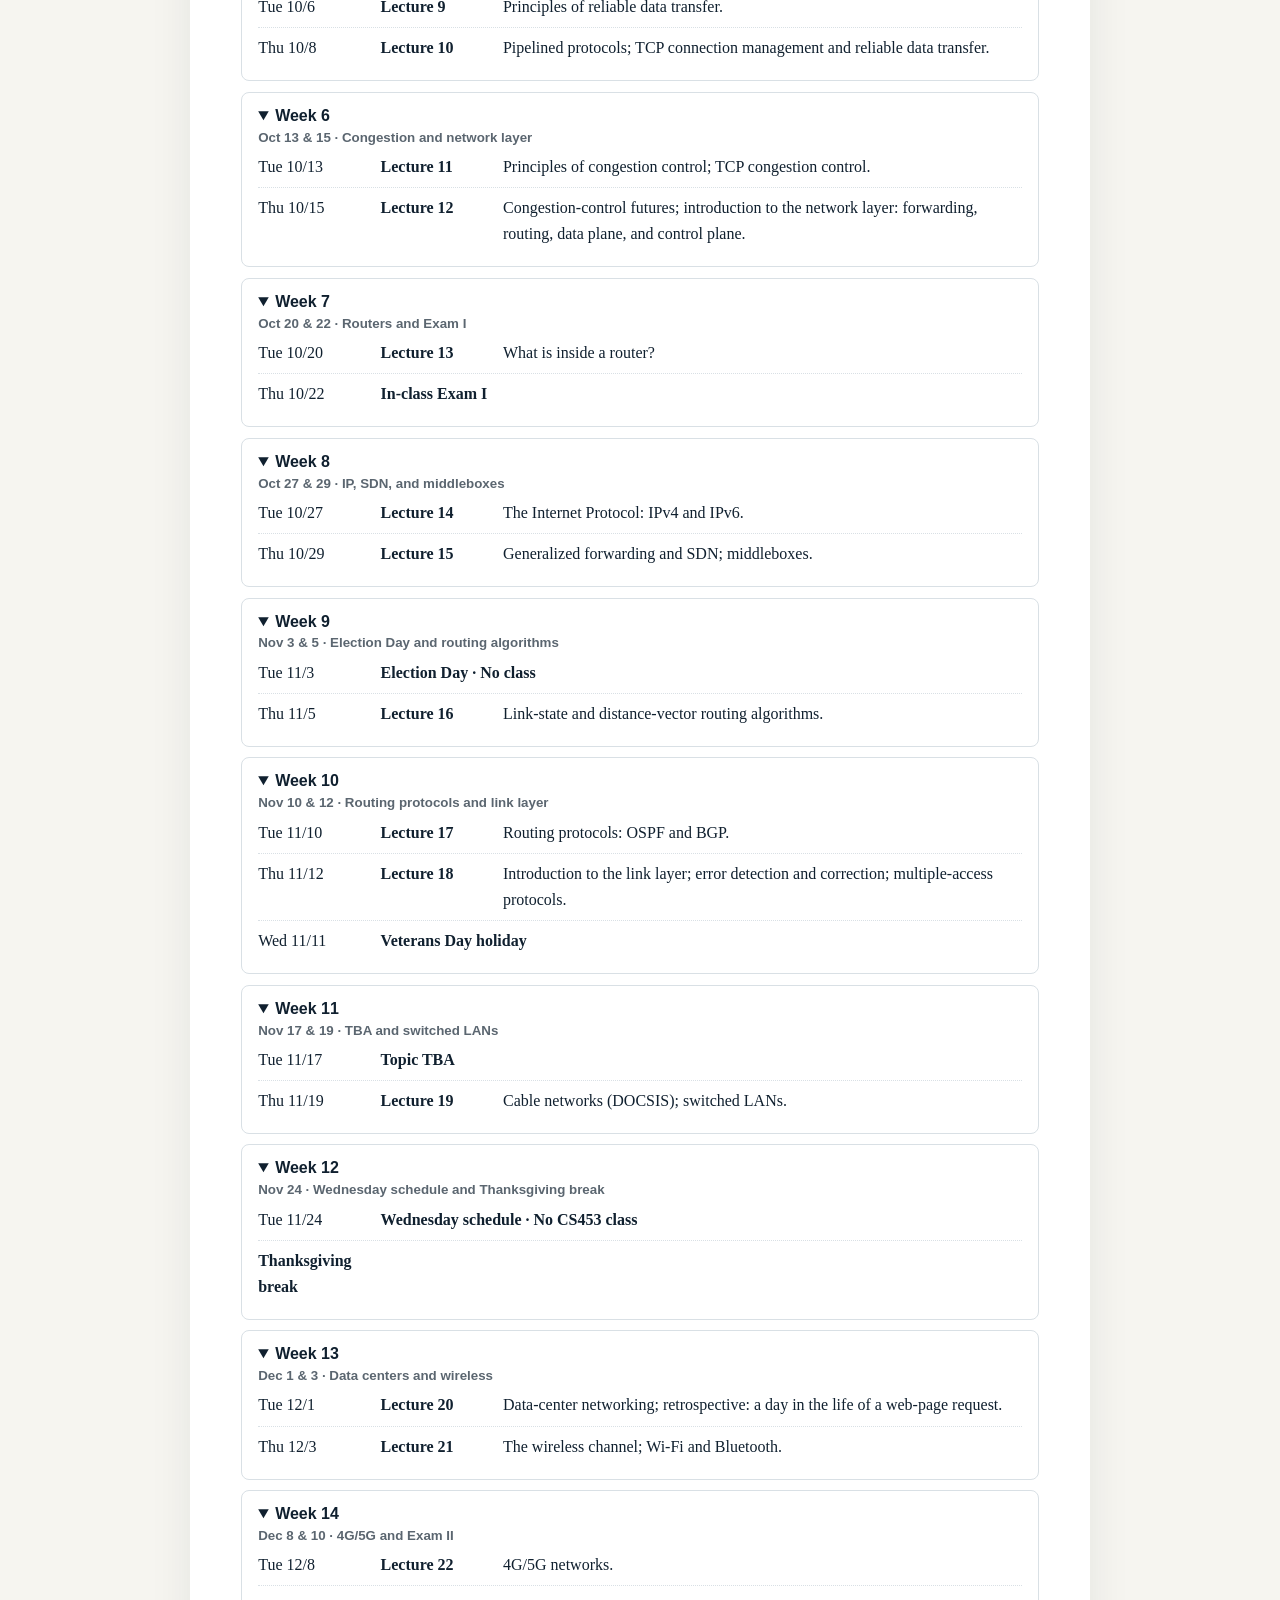
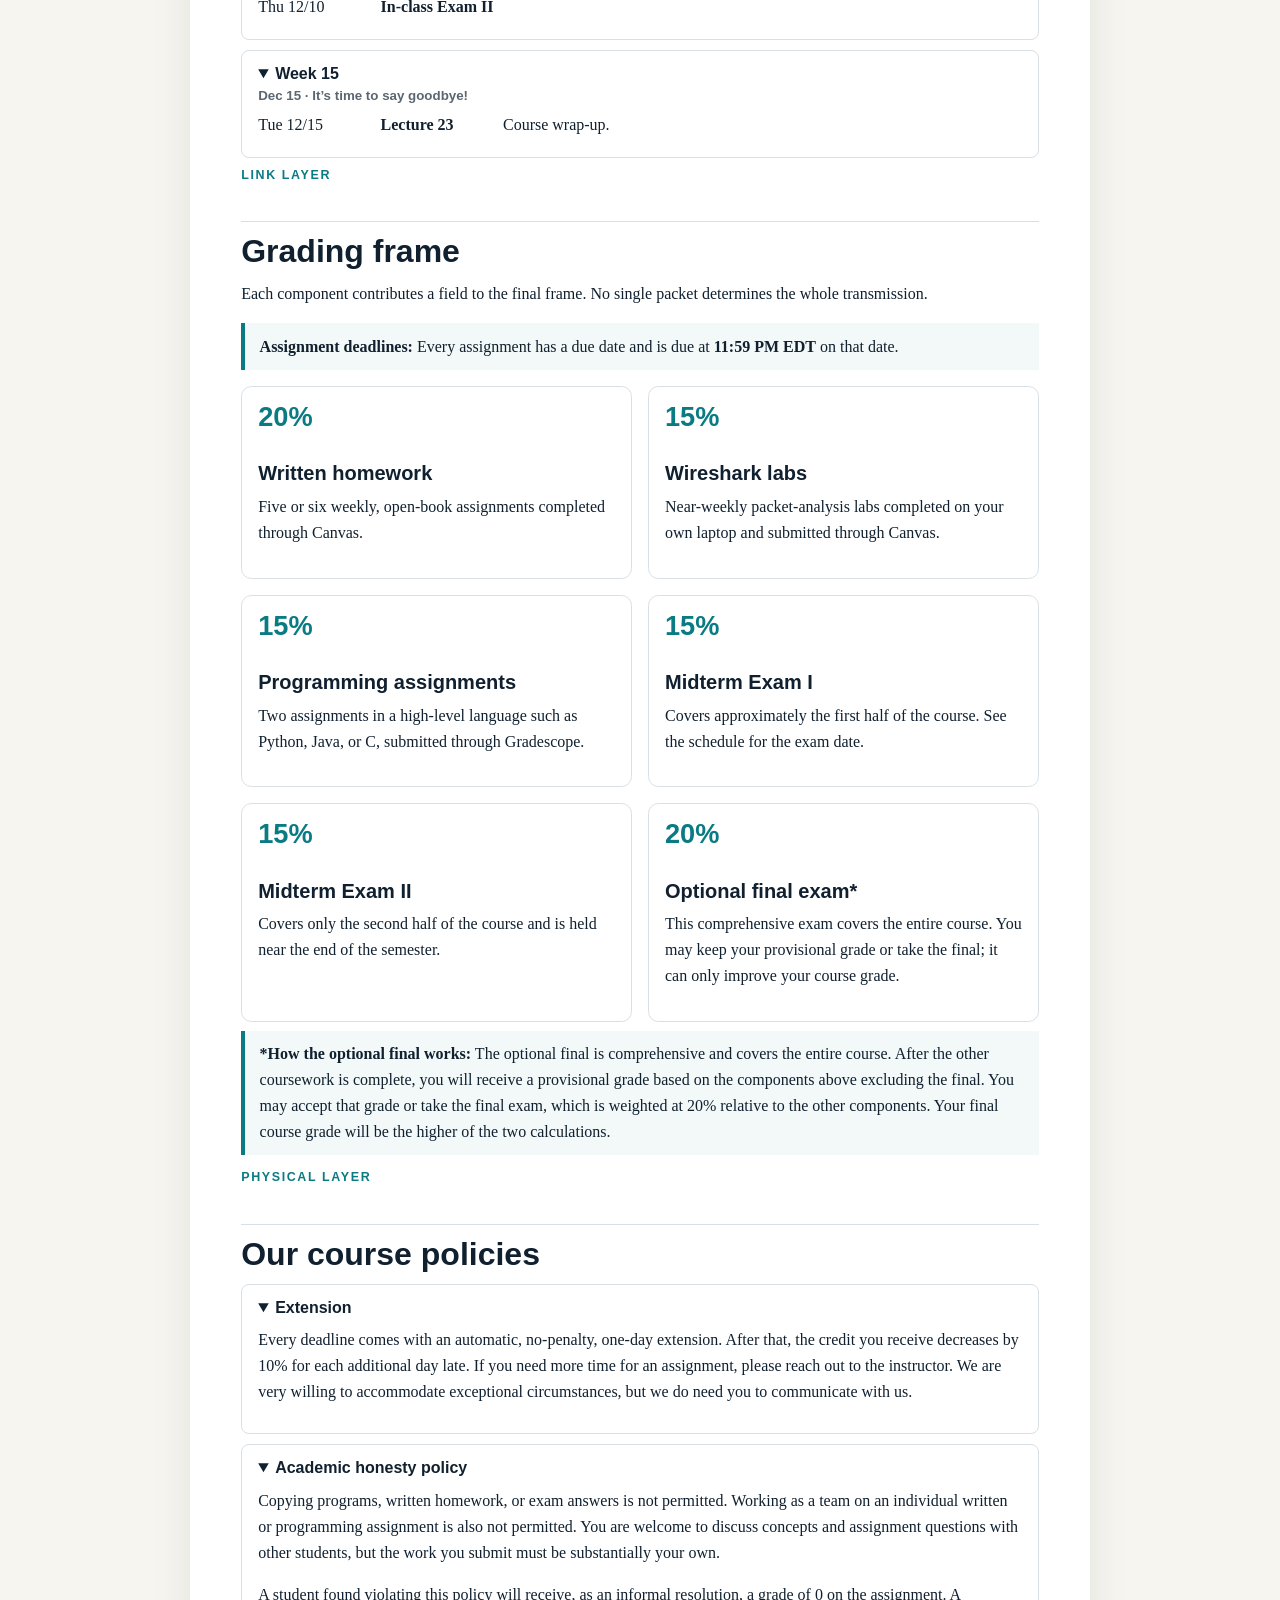
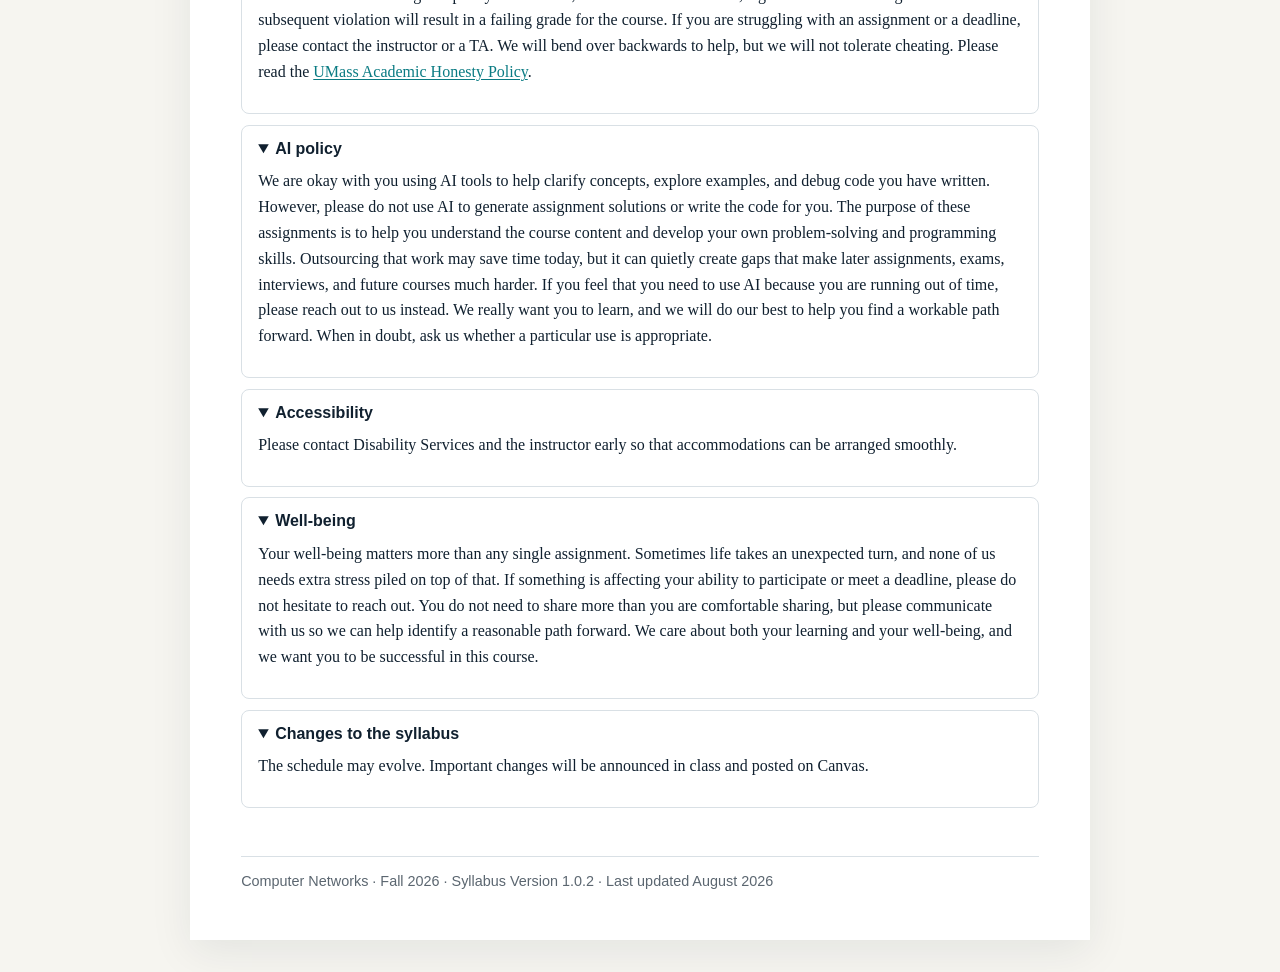
==== commit ed7e3988: "update correct version" ====
--- a/cs453-syllabus-plain.html
+++ b/cs453-syllabus-plain.html
@@ -223,4 +223,4 @@
 <details open=""><summary>Well-being</summary><p>Your well-being matters more than any single assignment. Sometimes life takes an unexpected turn, and none of us needs extra stress piled on top of that. If something is affecting your ability to participate or meet a deadline, please do not hesitate to reach out. You do not need to share more than you are comfortable sharing, but please communicate with us so we can help identify a reasonable path forward. We care about both your learning and your well-being, and we want you to be successful in this course.</p></details>
 <details open=""><summary>Changes to the syllabus</summary><p>The schedule may evolve. Important changes will be announced in class and posted on Canvas.</p></details>
 </div>
-</section><footer>Computer Networks · Fall 2026 · Last updated July 2026</footer></main></body></html>+</section><footer>Computer Networks · Fall 2026 · Syllabus Version 1.0.2 · Last updated August 2026</footer></main></body></html>
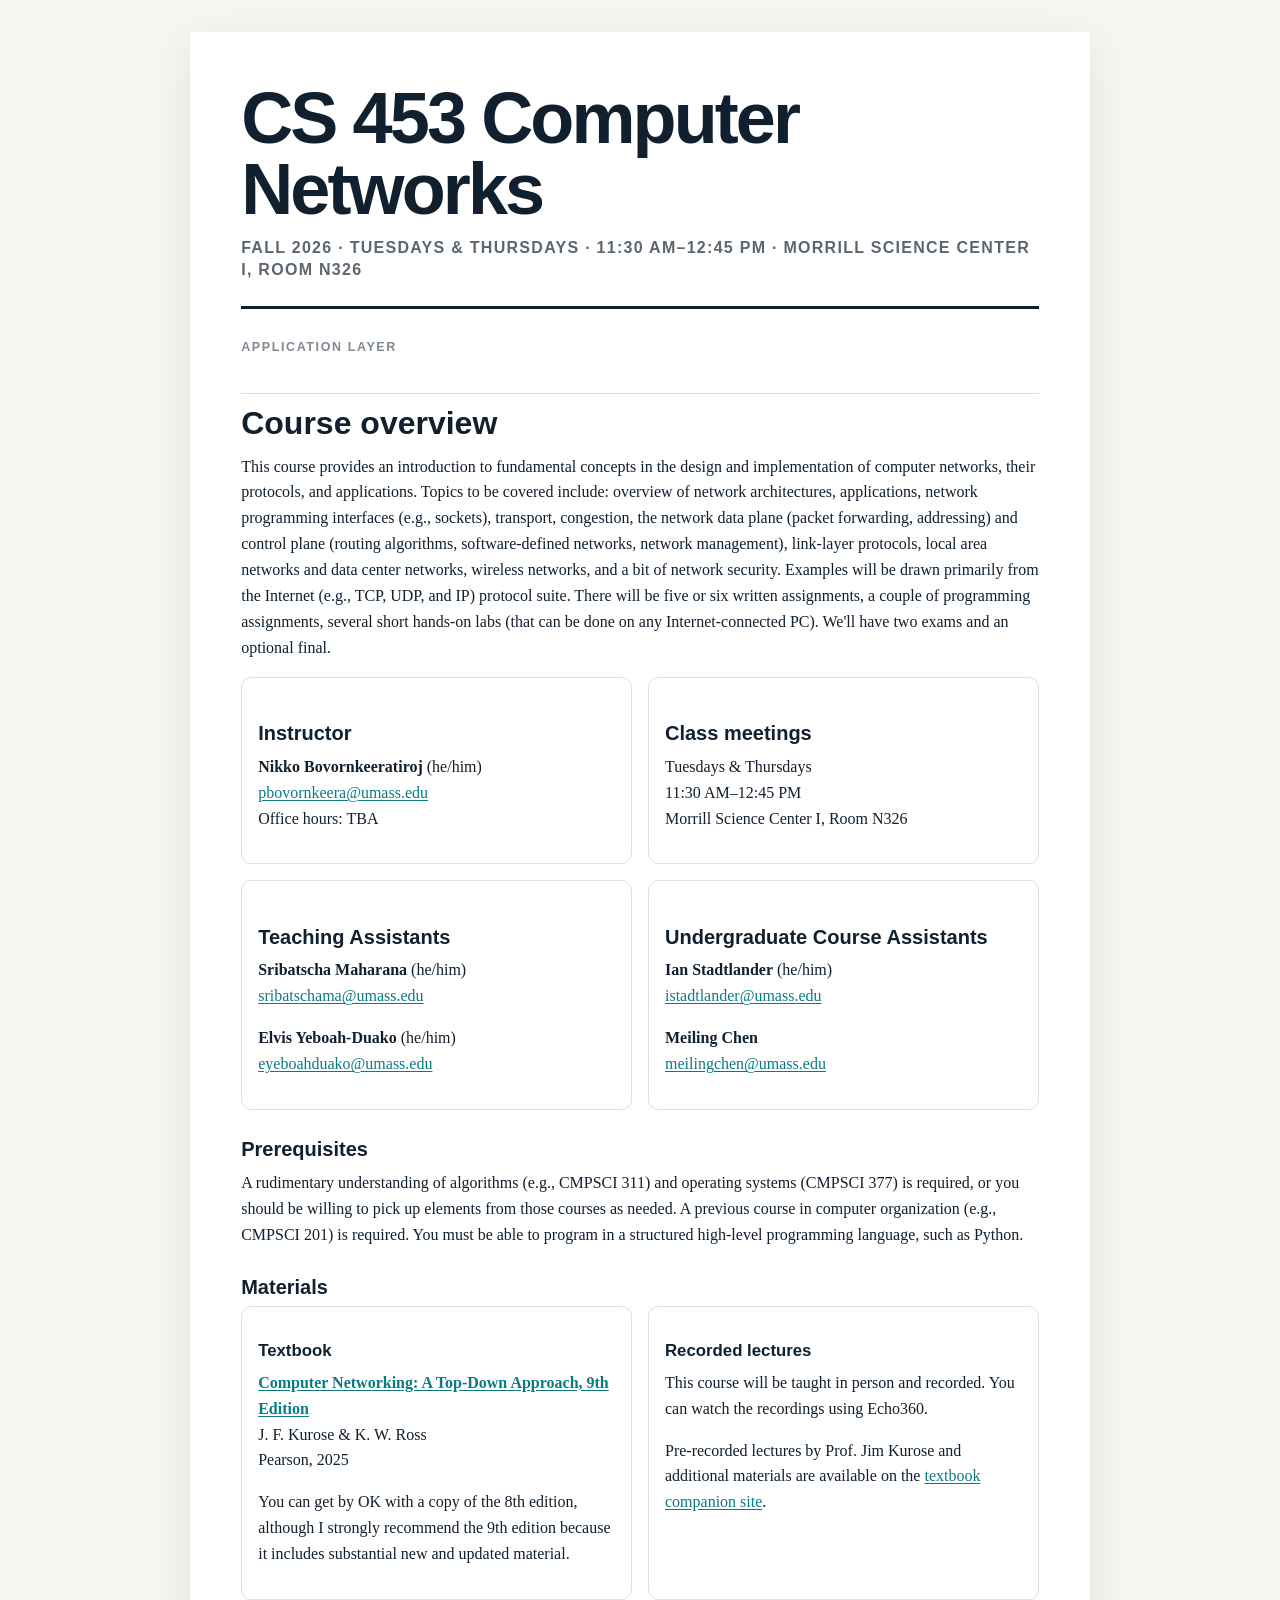
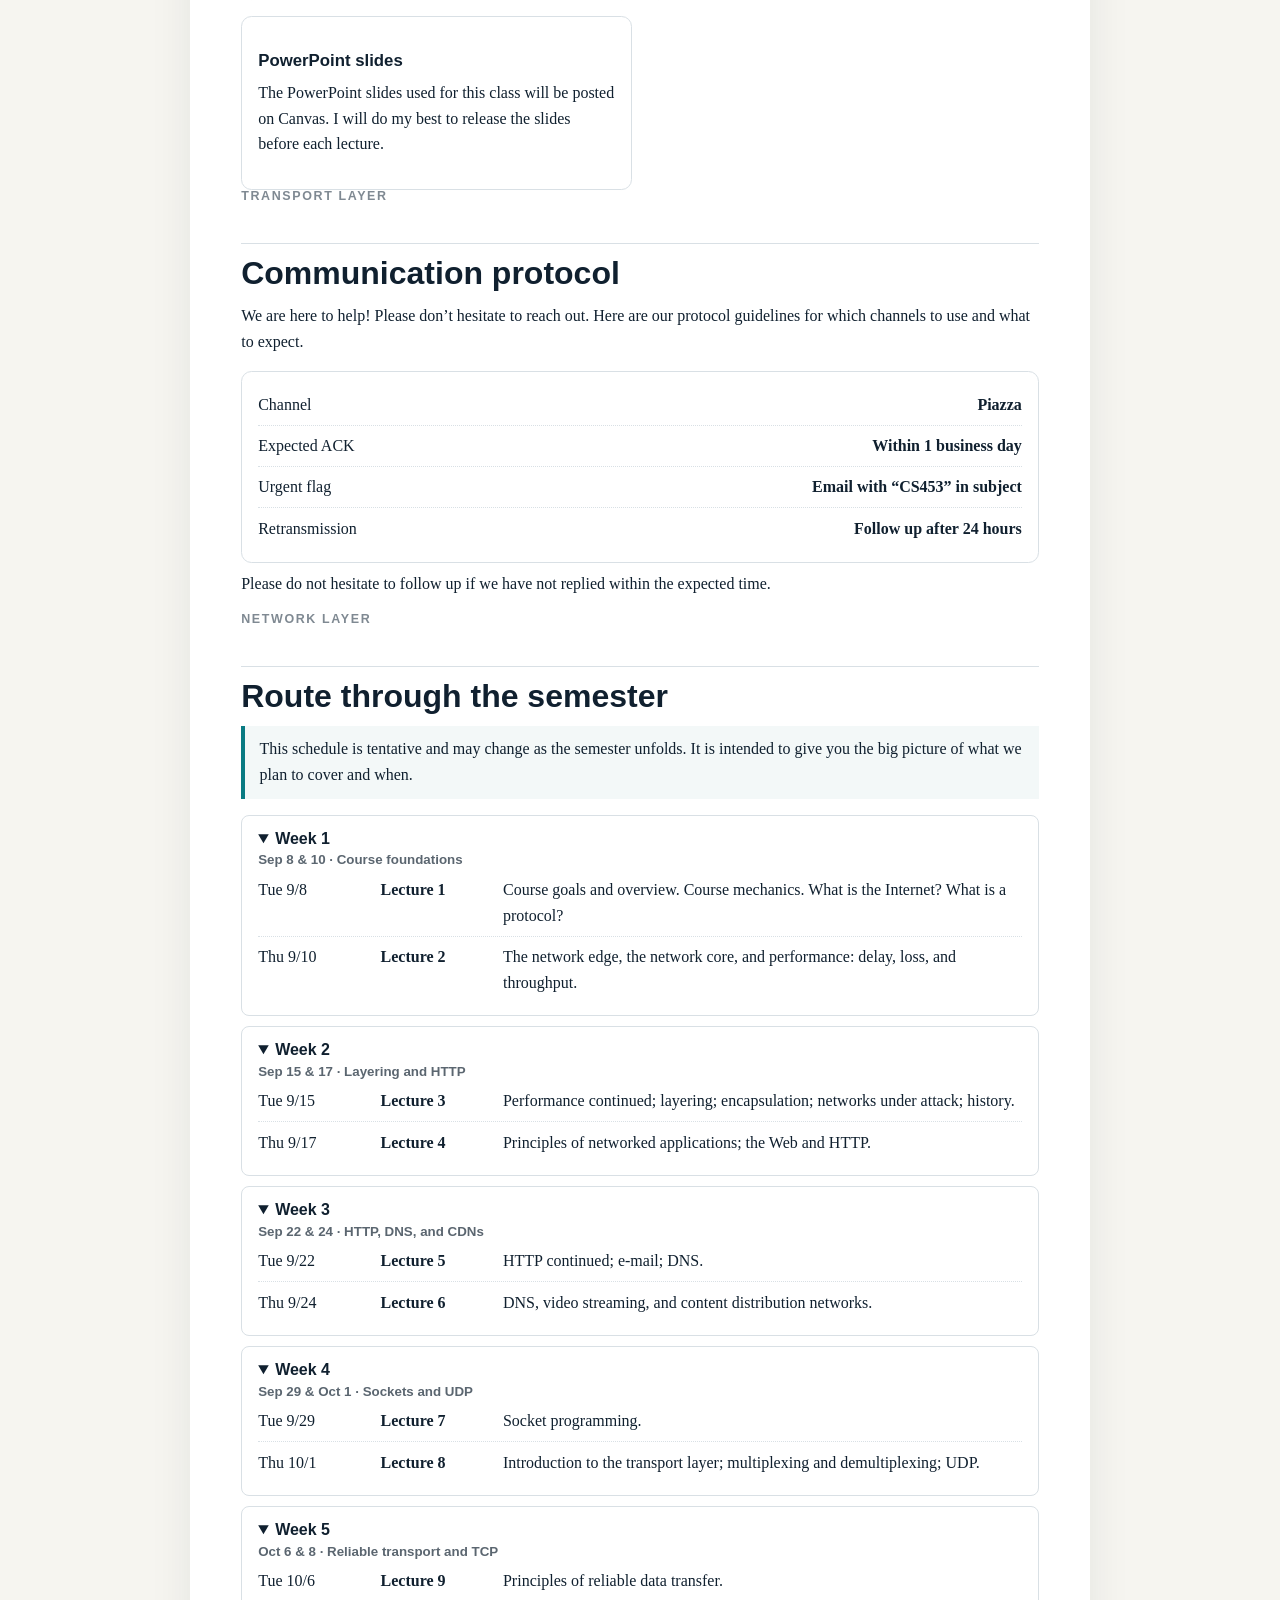
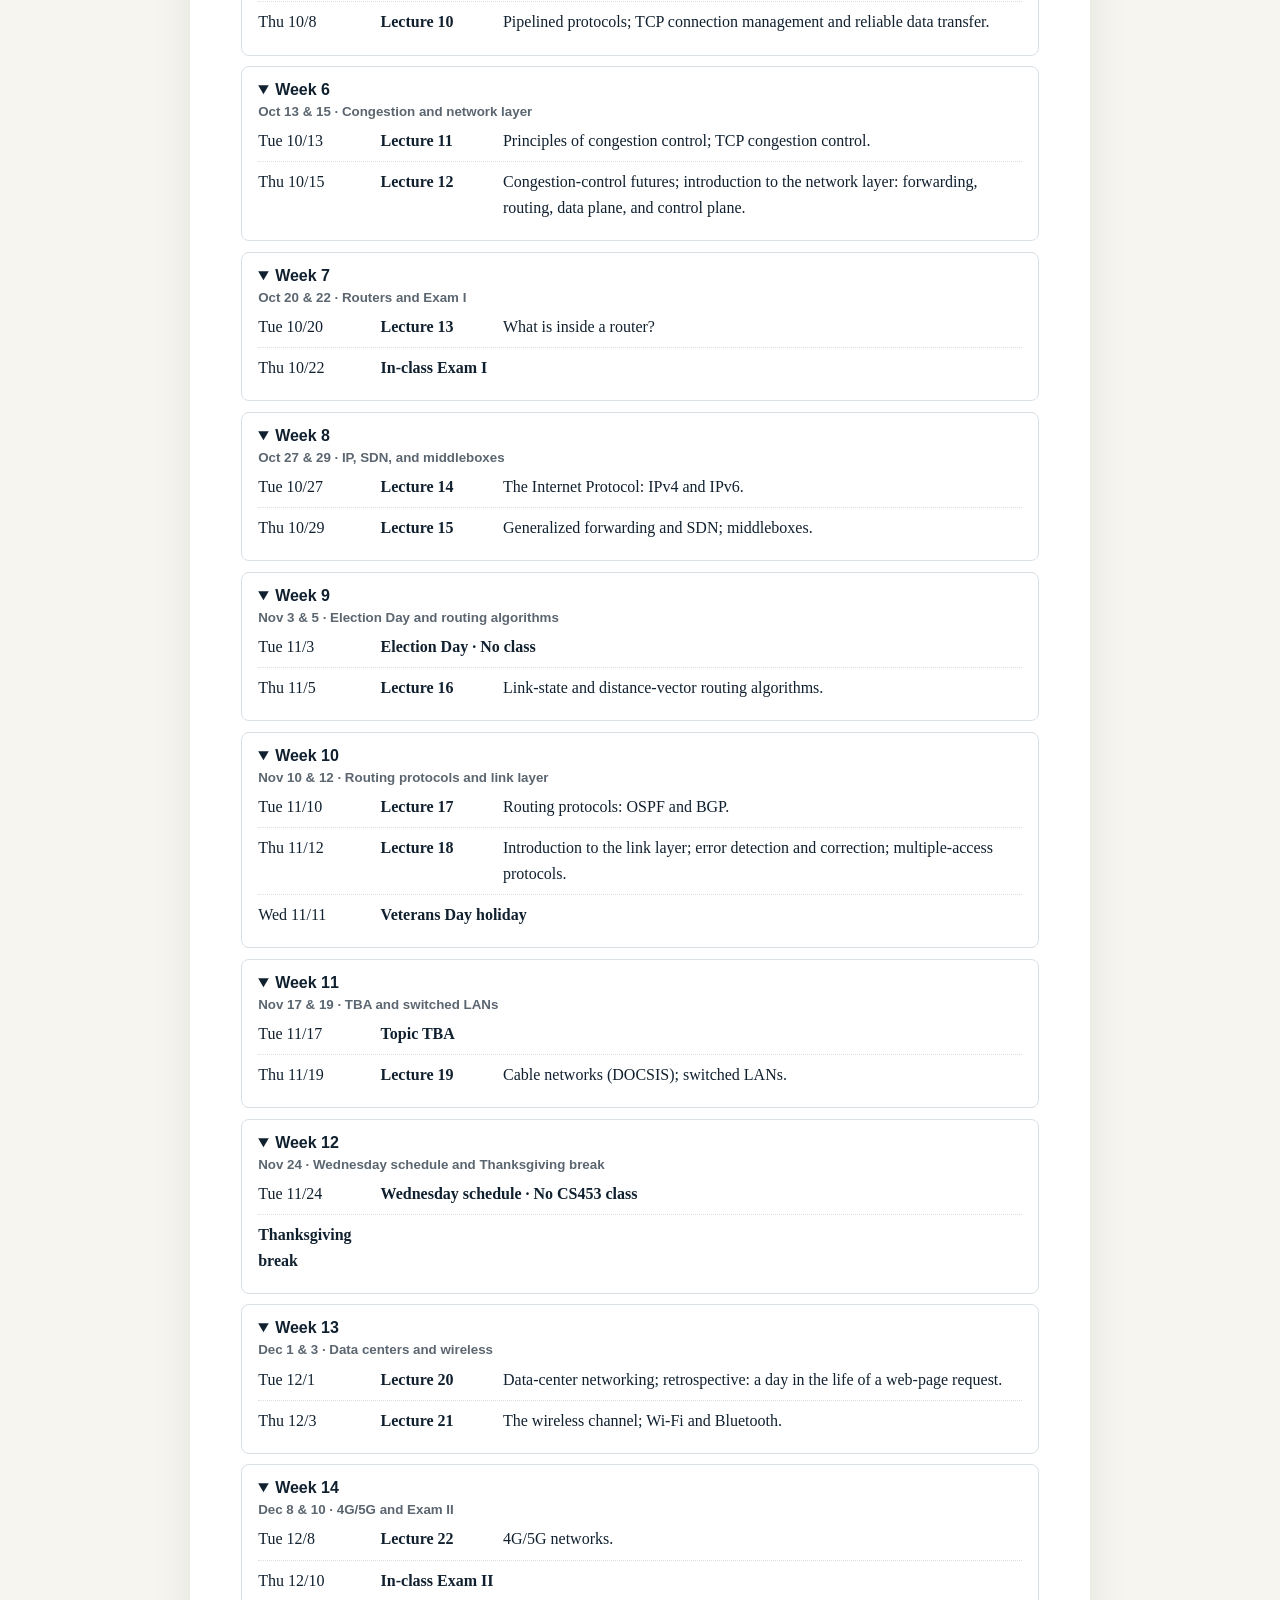
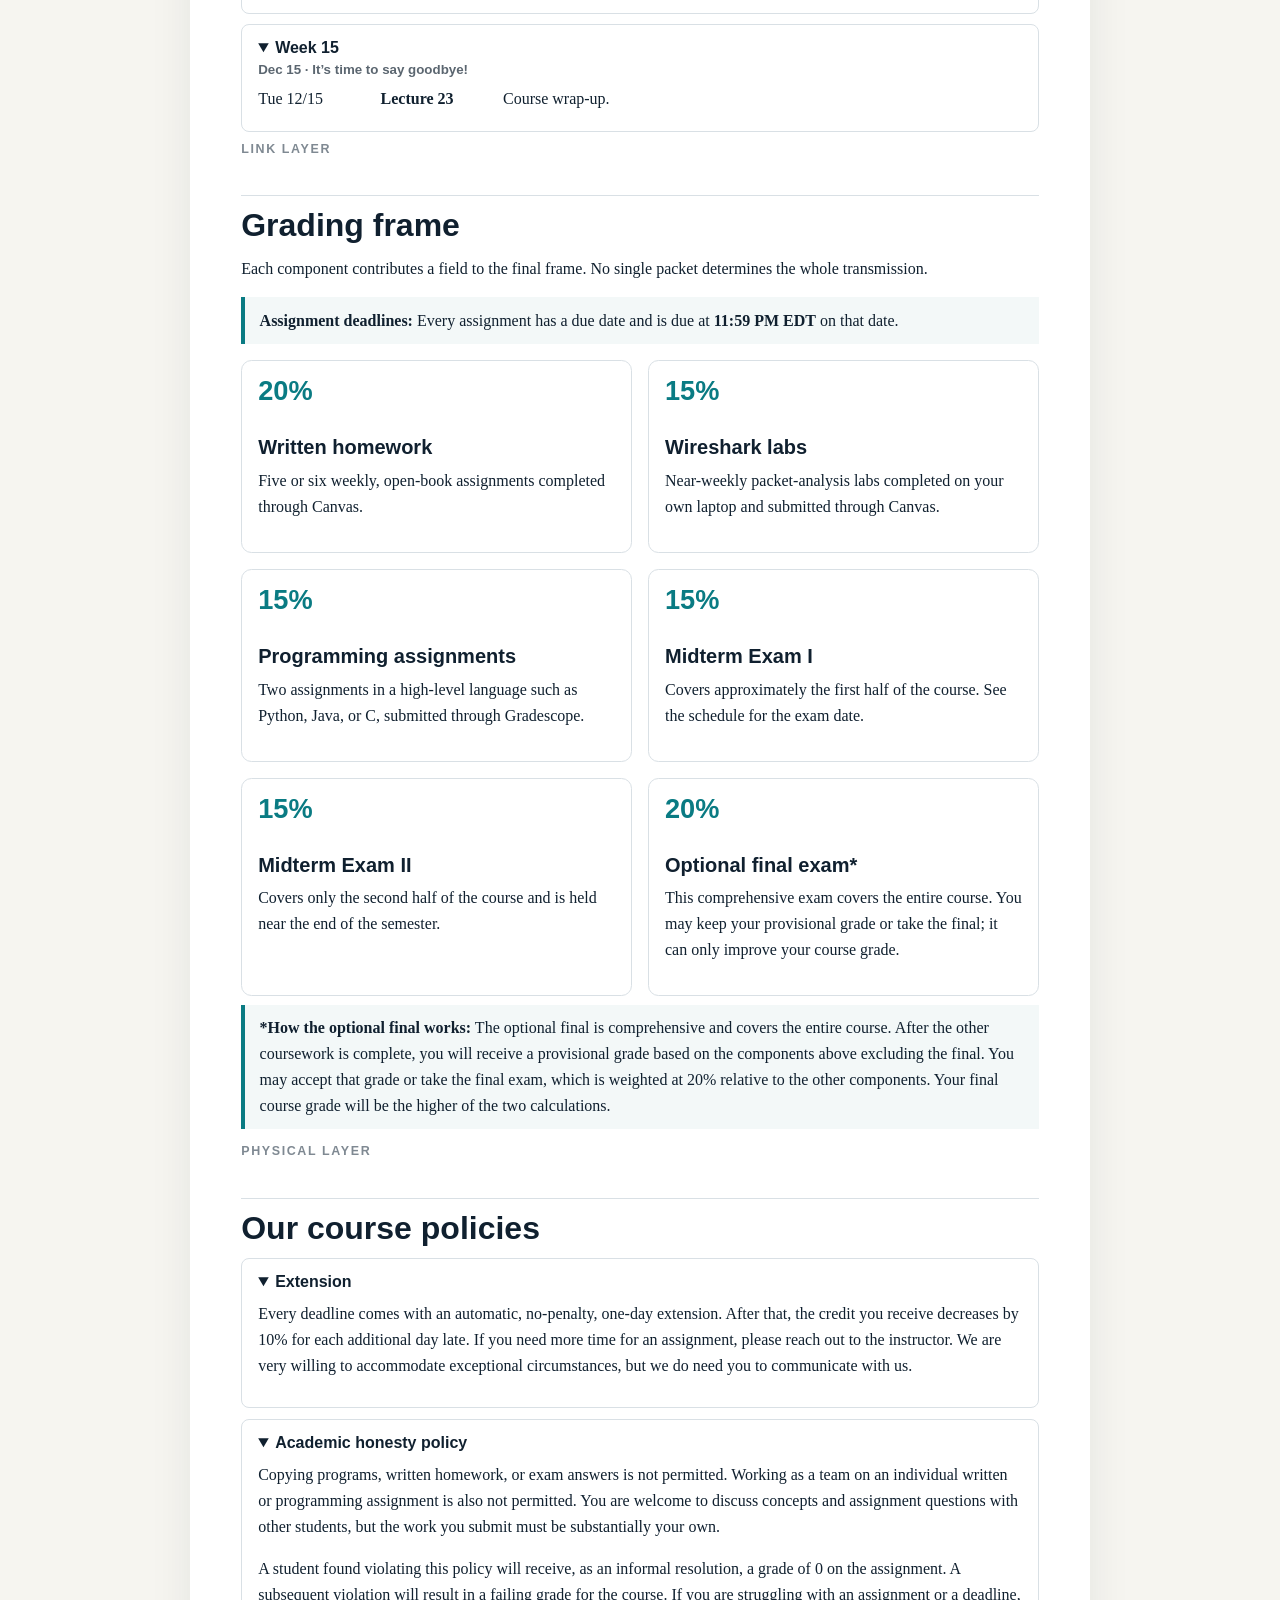
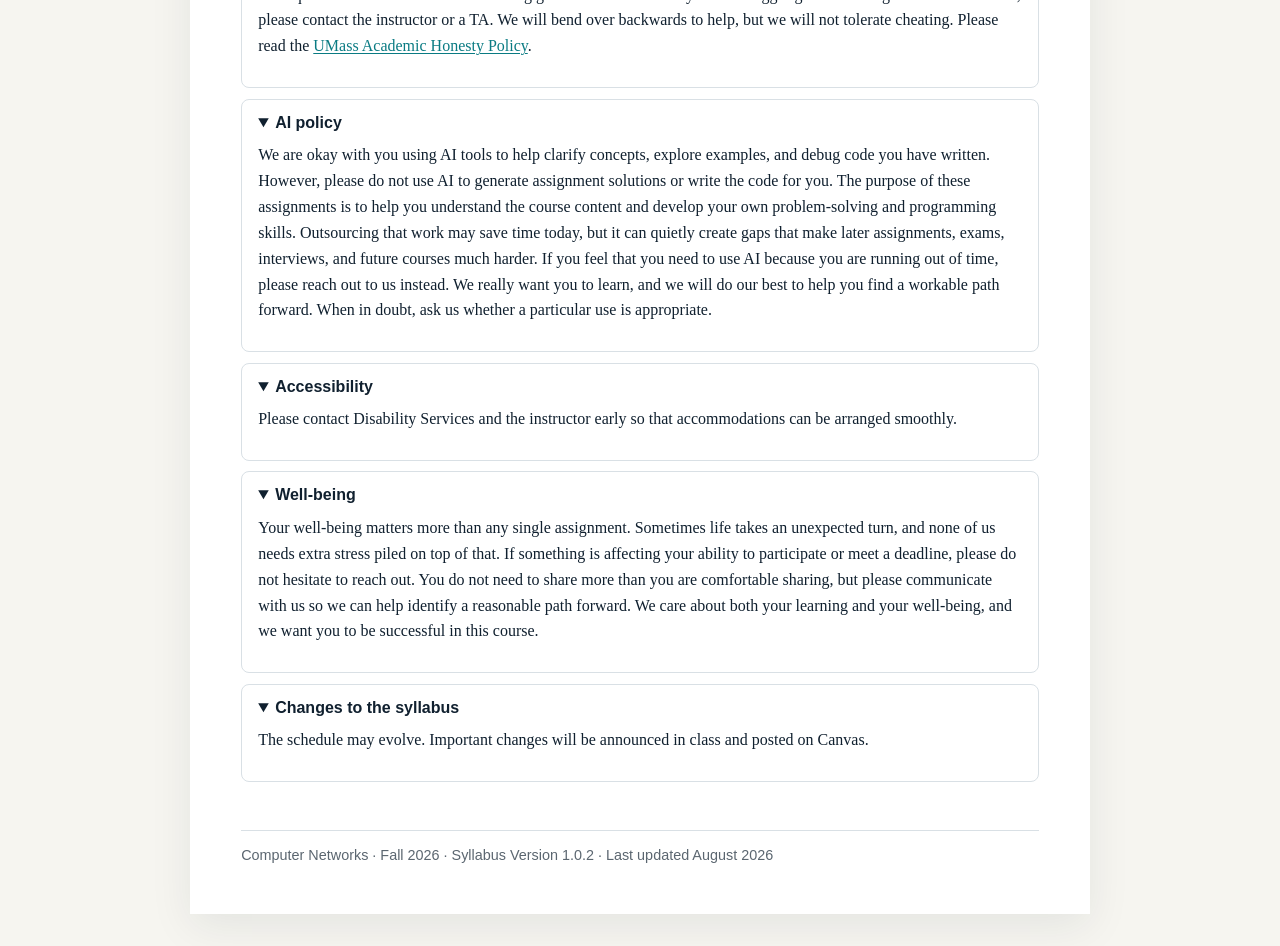
==== commit 4da87a00: "gray out the layer text" ====
--- a/cs453-syllabus-plain.html
+++ b/cs453-syllabus-plain.html
@@ -12,7 +12,7 @@
 h4 { margin:1.1rem 0 .35rem; font:800 1.05rem/1.2 Arial,sans-serif; }
 p { margin:.55rem 0 1rem; }
 a { color:var(--accent); text-underline-offset:2px; }
-.section-kicker { margin:0 0 .35rem; color:var(--accent); font:800 .78rem/1 Arial,sans-serif; letter-spacing:.13em; text-transform:uppercase; }
+.section-kicker { margin:0 0 .35rem; color:#7f8992; font:800 .78rem/1 Arial,sans-serif; letter-spacing:.13em; text-transform:uppercase; }
 .info-grid,.materials-grid,.grade-grid { display:grid; grid-template-columns:repeat(2,minmax(0,1fr)); gap:1rem; }
 .info-grid article,.materials-grid article,.grade-grid article { border:1px solid var(--line); border-radius:.65rem; padding:1rem; break-inside:avoid; }
 .material-icon { display:none; }
@@ -86,7 +86,7 @@
 <div><span>Urgent flag</span><strong>Email with “CS453” in subject</strong></div>
 <div><span>Retransmission</span><strong>Follow up after 24 hours</strong></div>
 </div>
-<p>Use Piazza for questions that may help the class. Use email for urgent matters. Please do not hesitate to follow up if I have not replied within the expected time of one business day. Please include enough context for us to reconstruct the packet.</p>
+<p>Please do not hesitate to follow up if we have not replied within the expected time.</p>
 </section><section class="syllabus-section" id="schedule">
 <p class="section-kicker">Network Layer</p>
 <h2>Route through the semester</h2>
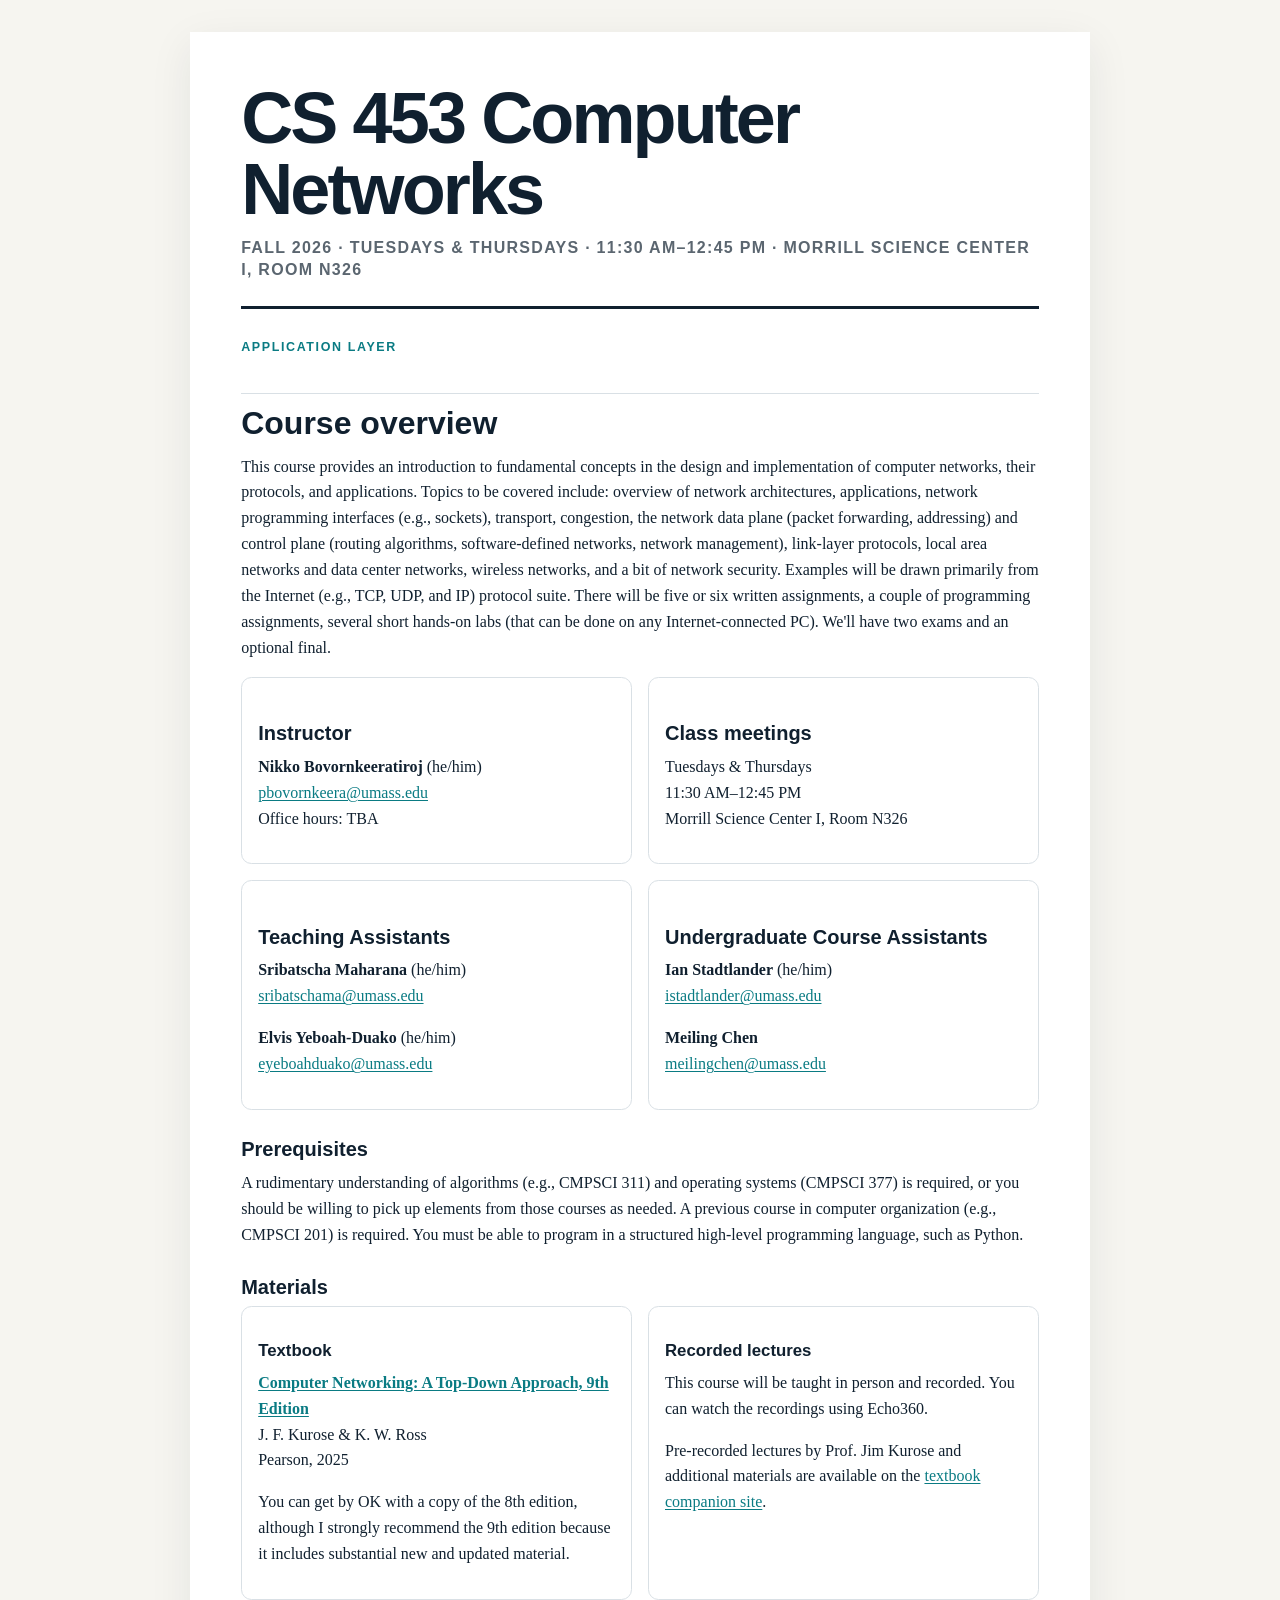
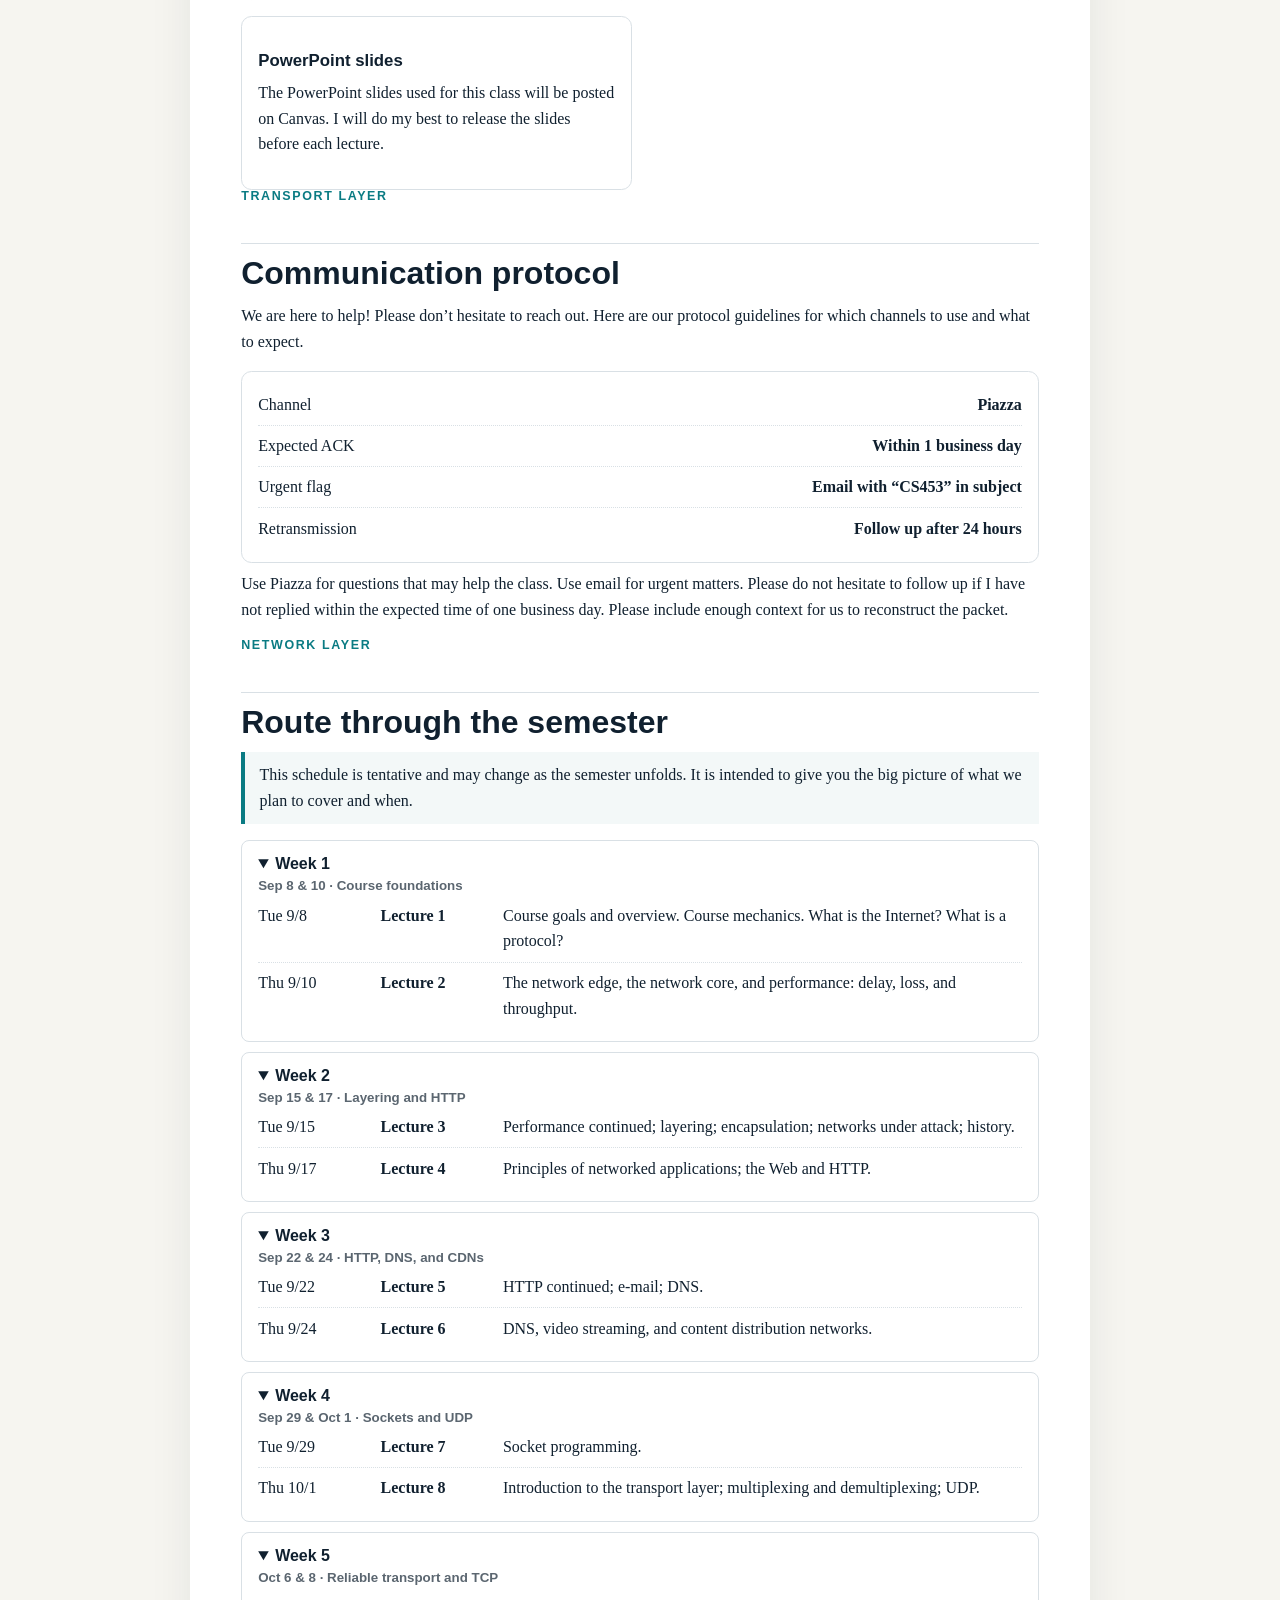
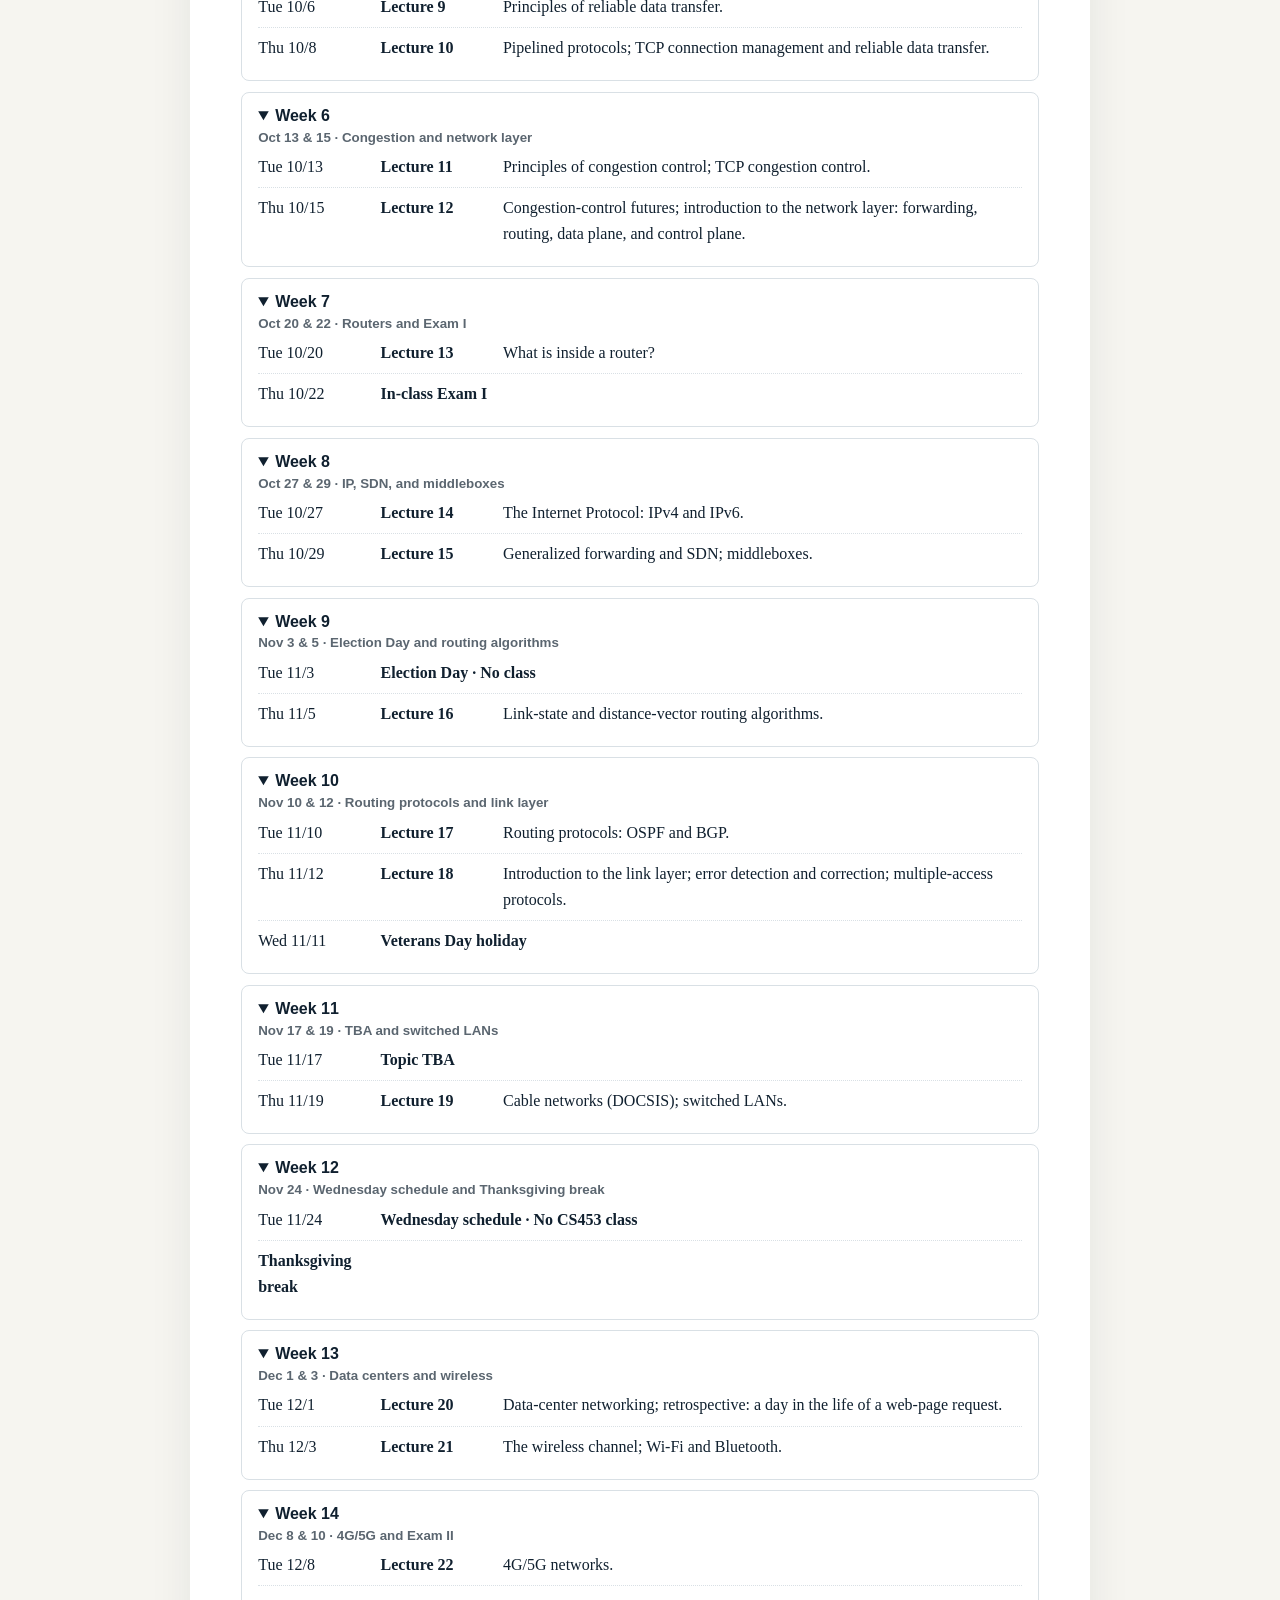
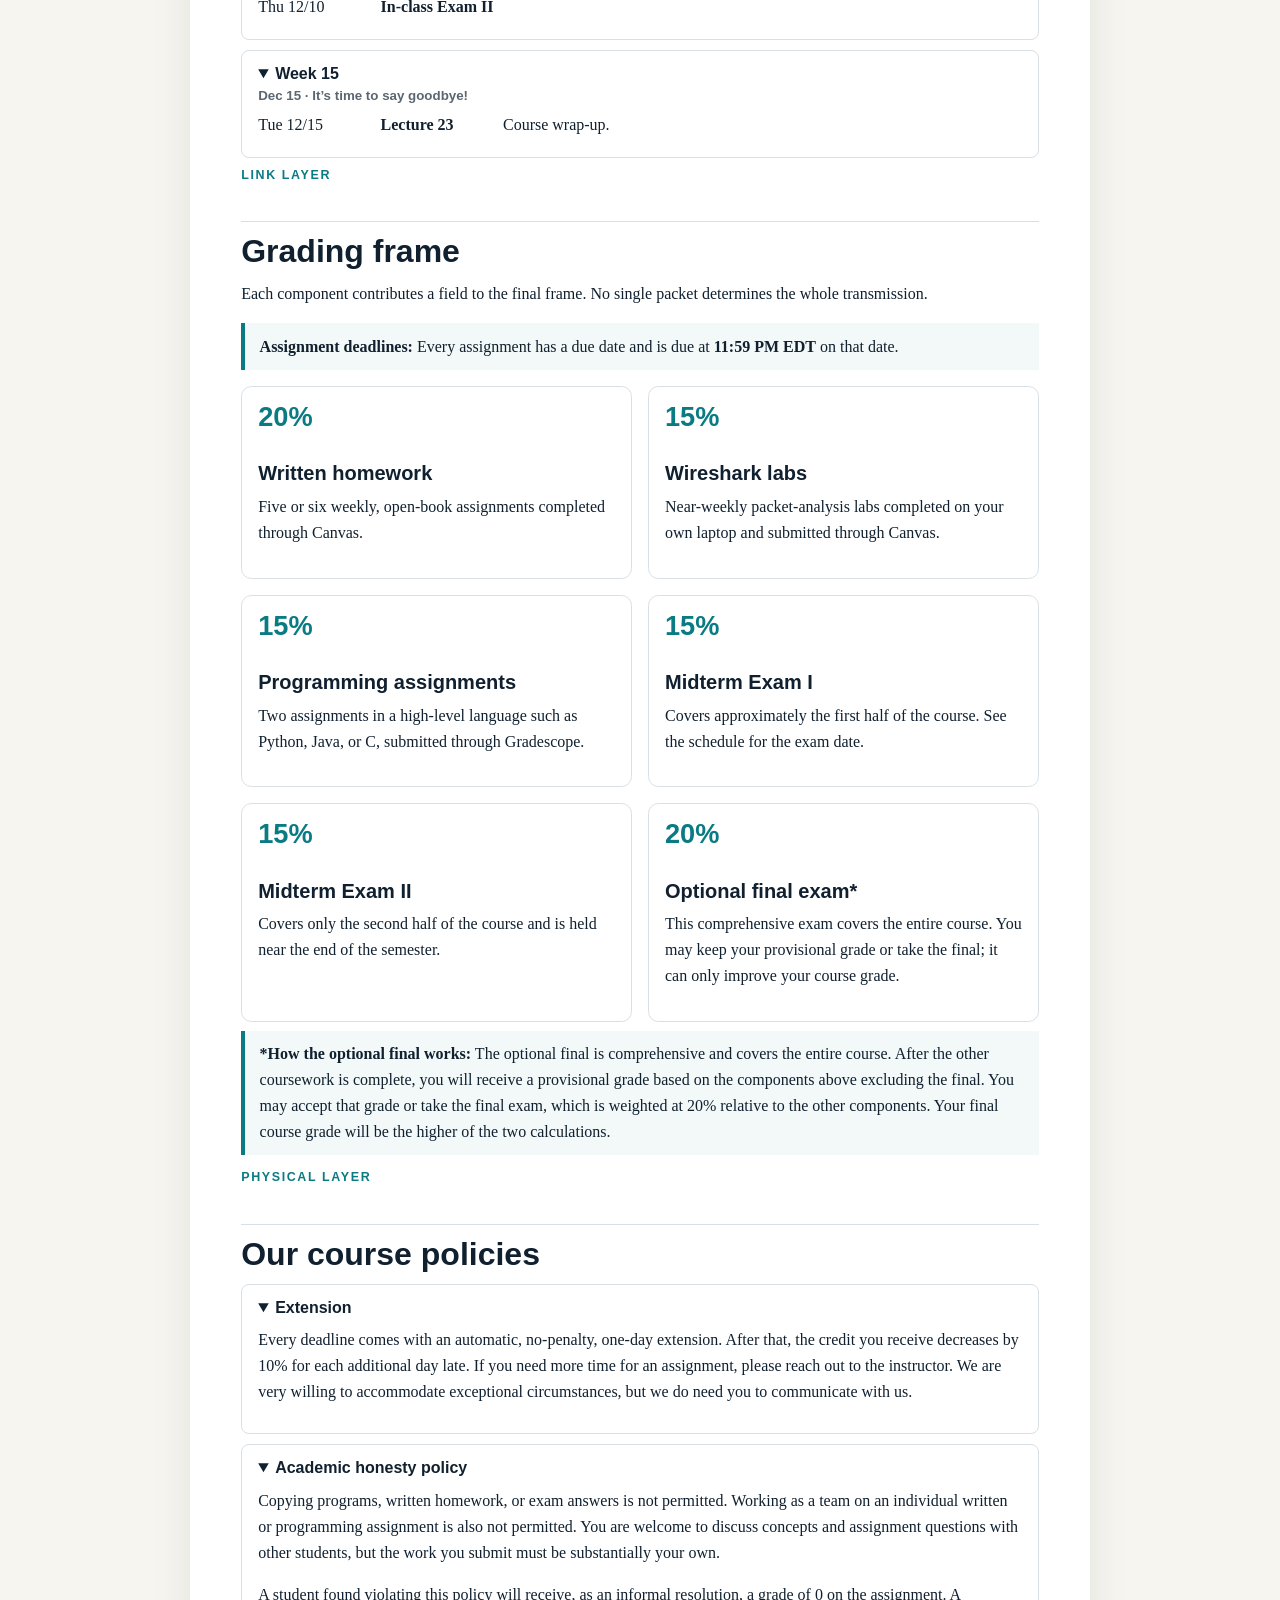
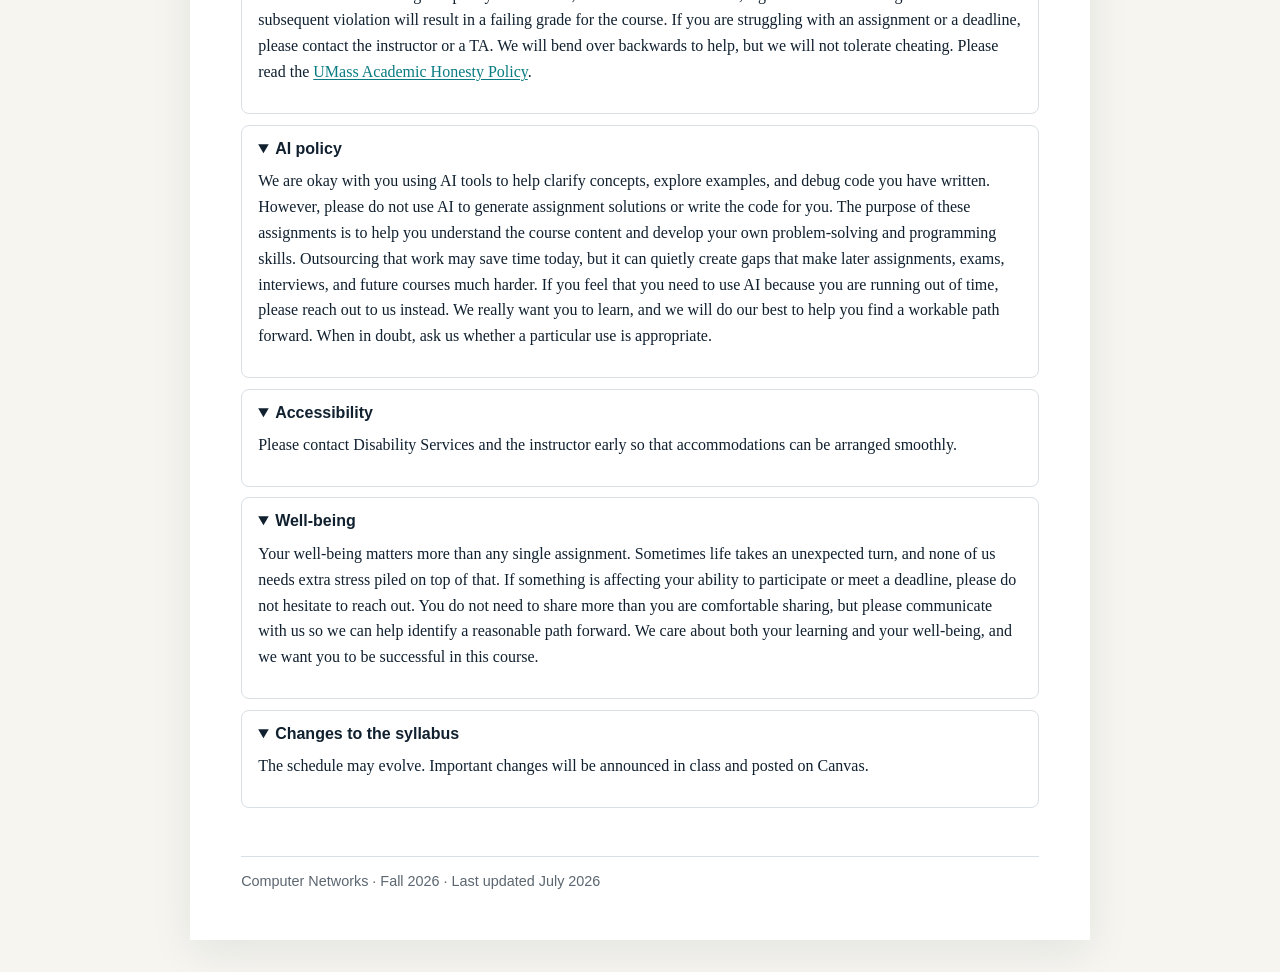
==== commit 2161e5c7: "refractor the project" ====
--- a/cs453-syllabus-plain.html
+++ b/cs453-syllabus-plain.html
@@ -12,7 +12,7 @@
 h4 { margin:1.1rem 0 .35rem; font:800 1.05rem/1.2 Arial,sans-serif; }
 p { margin:.55rem 0 1rem; }
 a { color:var(--accent); text-underline-offset:2px; }
-.section-kicker { margin:0 0 .35rem; color:#7f8992; font:800 .78rem/1 Arial,sans-serif; letter-spacing:.13em; text-transform:uppercase; }
+.section-kicker { margin:0 0 .35rem; color:var(--accent); font:800 .78rem/1 Arial,sans-serif; letter-spacing:.13em; text-transform:uppercase; }
 .info-grid,.materials-grid,.grade-grid { display:grid; grid-template-columns:repeat(2,minmax(0,1fr)); gap:1rem; }
 .info-grid article,.materials-grid article,.grade-grid article { border:1px solid var(--line); border-radius:.65rem; padding:1rem; break-inside:avoid; }
 .material-icon { display:none; }
@@ -86,7 +86,7 @@
 <div><span>Urgent flag</span><strong>Email with “CS453” in subject</strong></div>
 <div><span>Retransmission</span><strong>Follow up after 24 hours</strong></div>
 </div>
-<p>Please do not hesitate to follow up if we have not replied within the expected time.</p>
+<p>Use Piazza for questions that may help the class. Use email for urgent matters. Please do not hesitate to follow up if I have not replied within the expected time of one business day. Please include enough context for us to reconstruct the packet.</p>
 </section><section class="syllabus-section" id="schedule">
 <p class="section-kicker">Network Layer</p>
 <h2>Route through the semester</h2>
@@ -223,4 +223,4 @@
 <details open=""><summary>Well-being</summary><p>Your well-being matters more than any single assignment. Sometimes life takes an unexpected turn, and none of us needs extra stress piled on top of that. If something is affecting your ability to participate or meet a deadline, please do not hesitate to reach out. You do not need to share more than you are comfortable sharing, but please communicate with us so we can help identify a reasonable path forward. We care about both your learning and your well-being, and we want you to be successful in this course.</p></details>
 <details open=""><summary>Changes to the syllabus</summary><p>The schedule may evolve. Important changes will be announced in class and posted on Canvas.</p></details>
 </div>
-</section><footer>Computer Networks · Fall 2026 · Syllabus Version 1.0.2 · Last updated August 2026</footer></main></body></html>+</section><footer>Computer Networks · Fall 2026 · Last updated July 2026</footer></main></body></html>
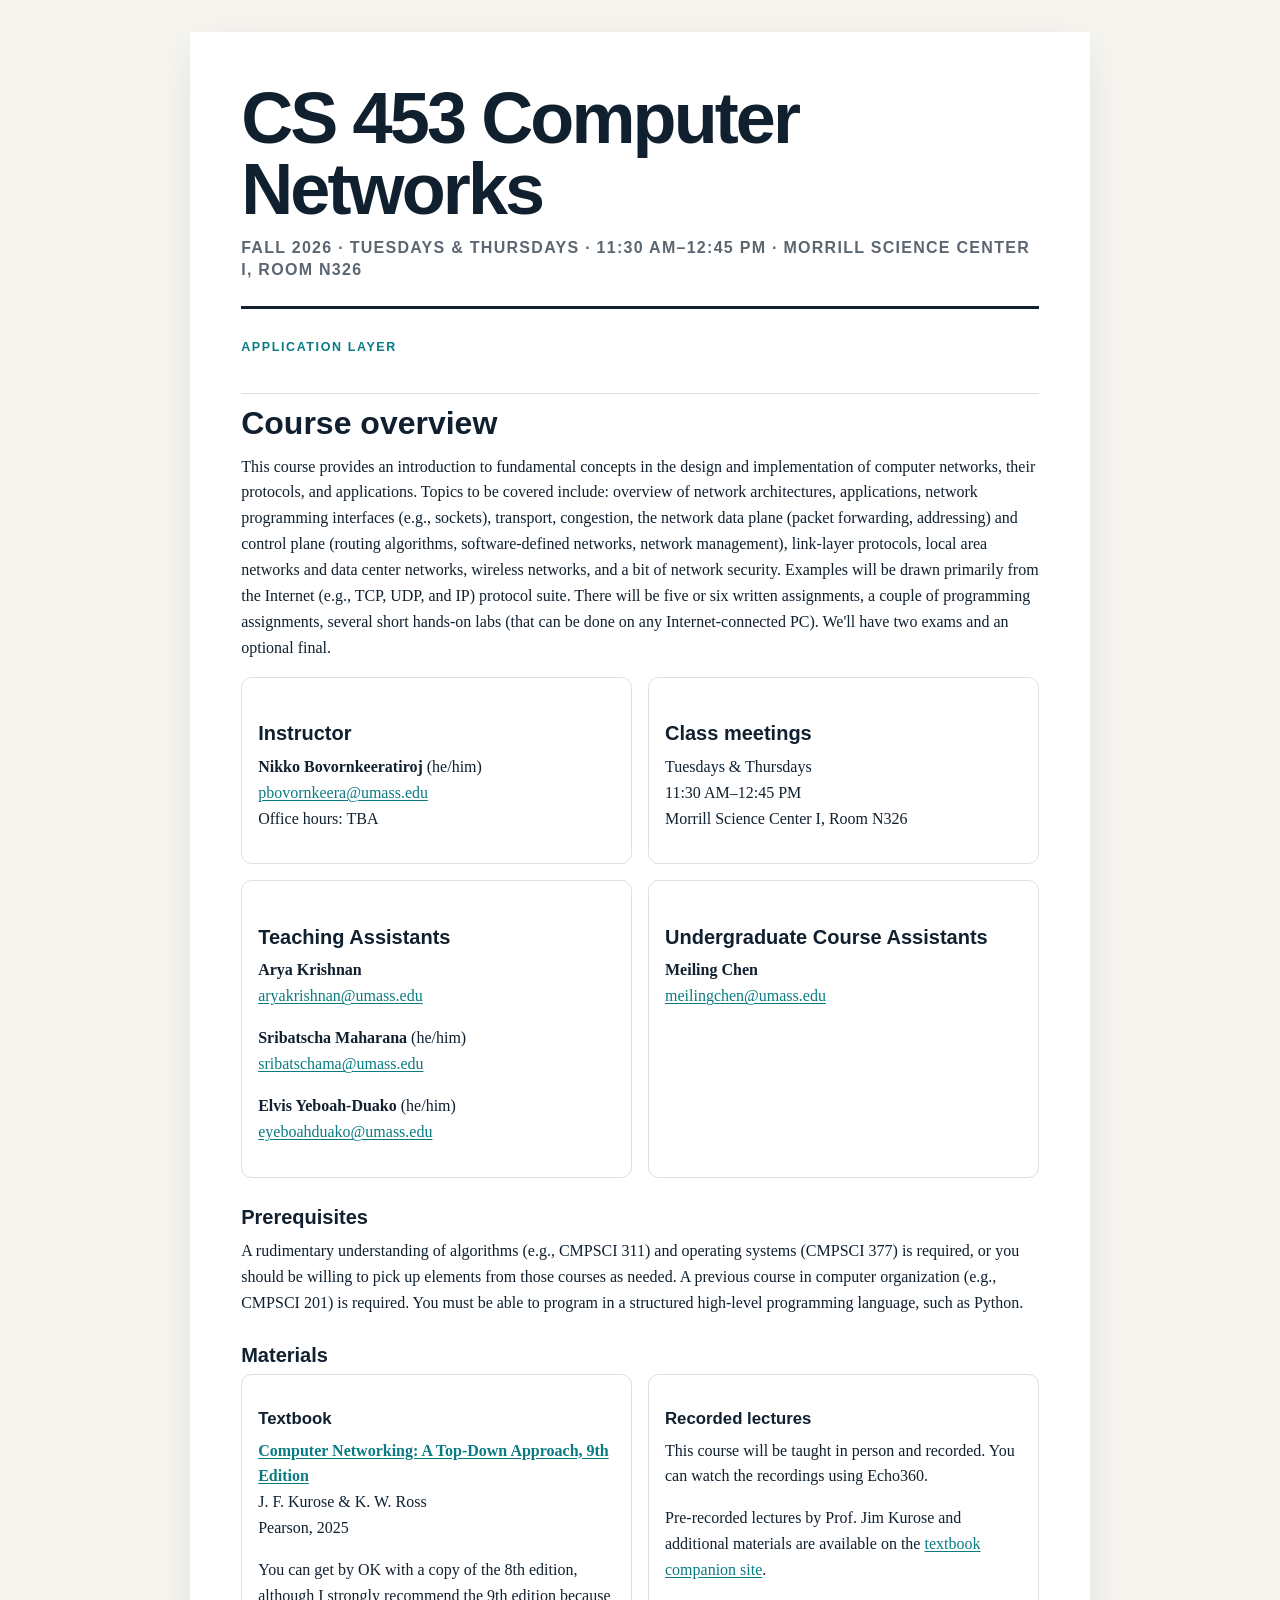
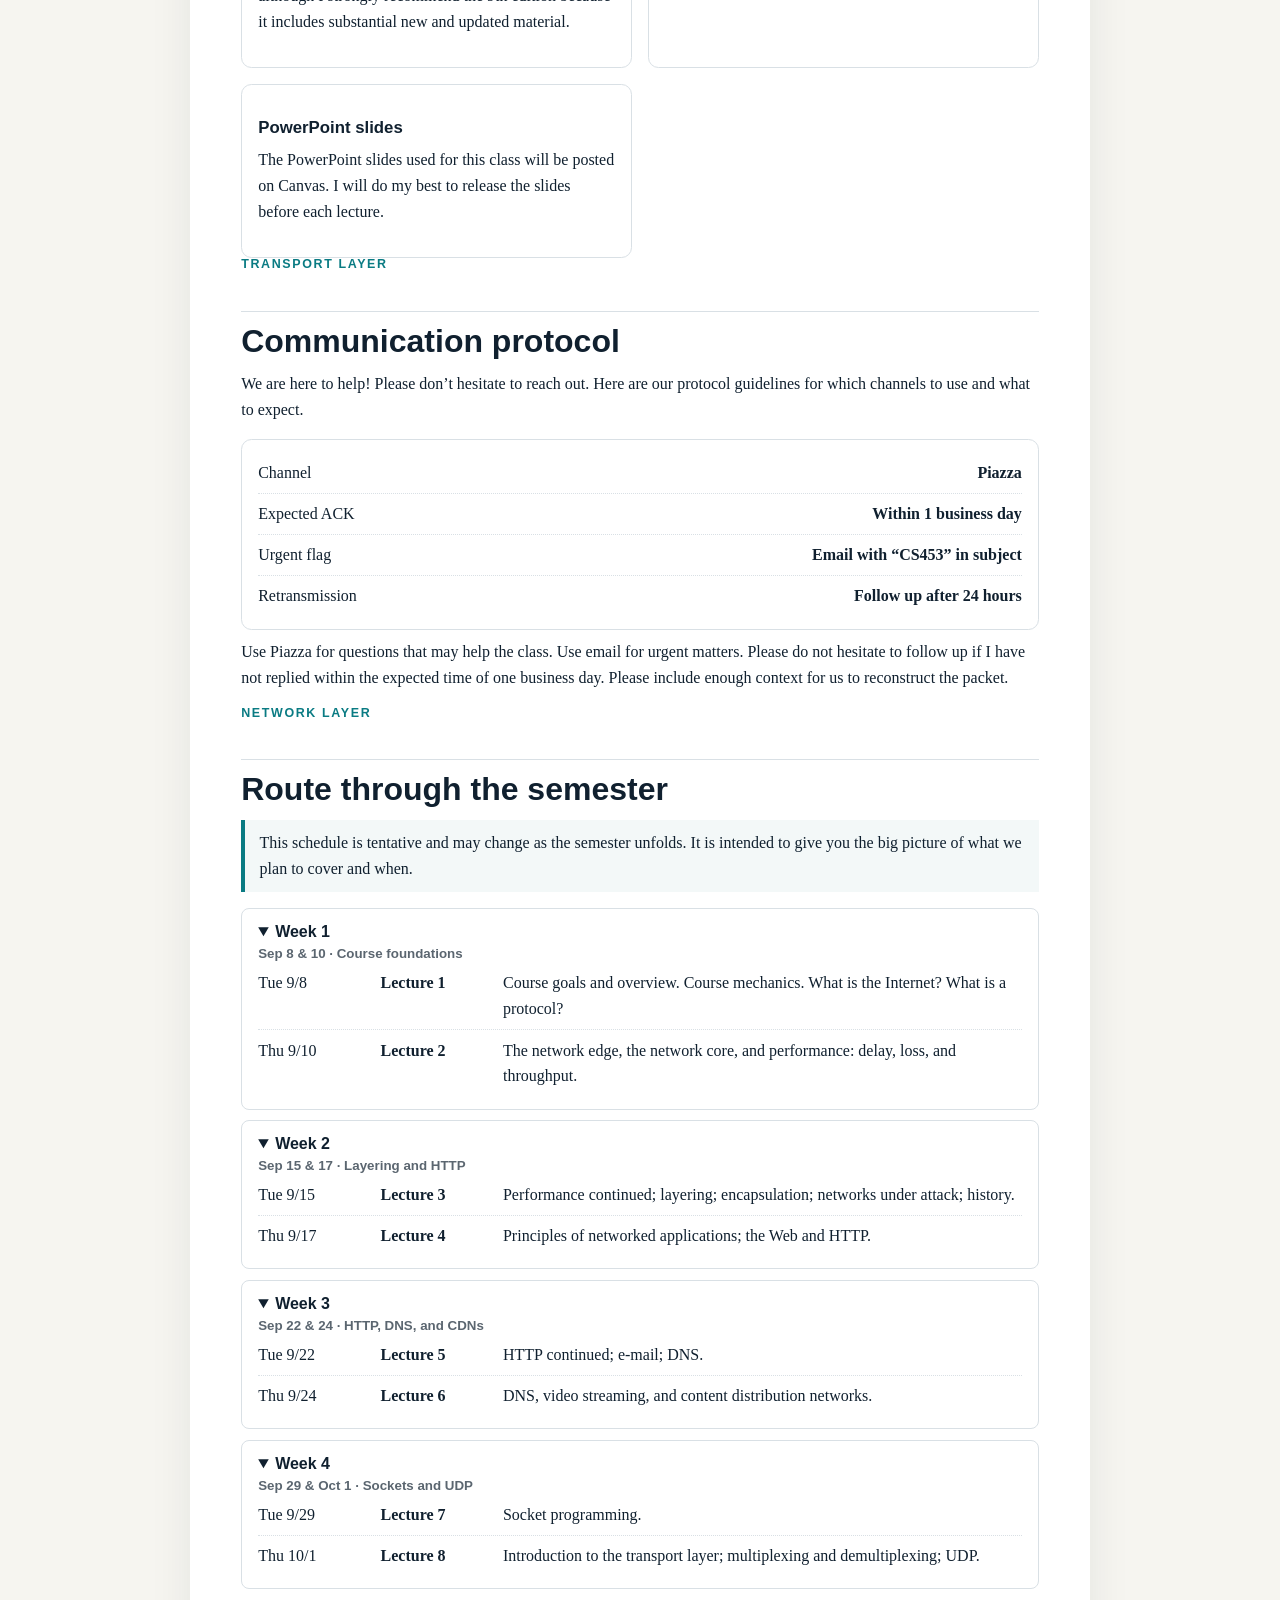
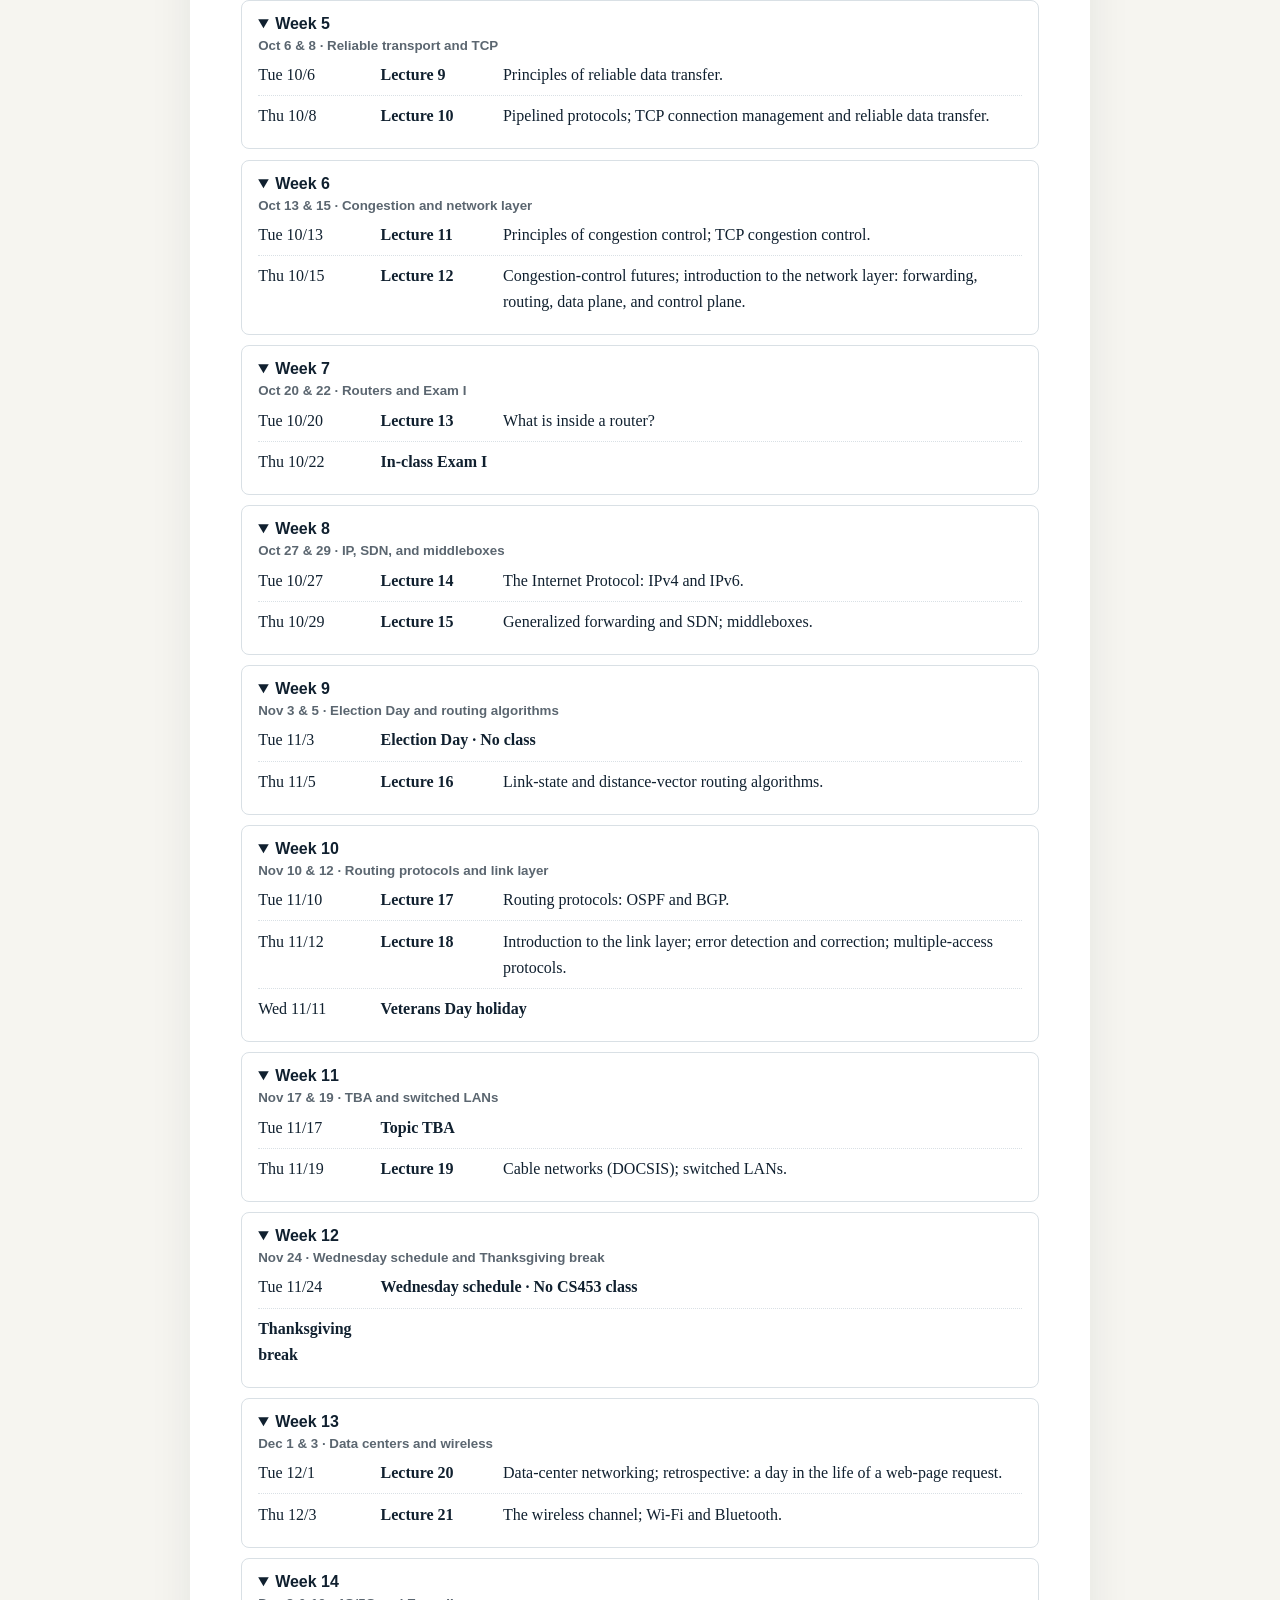
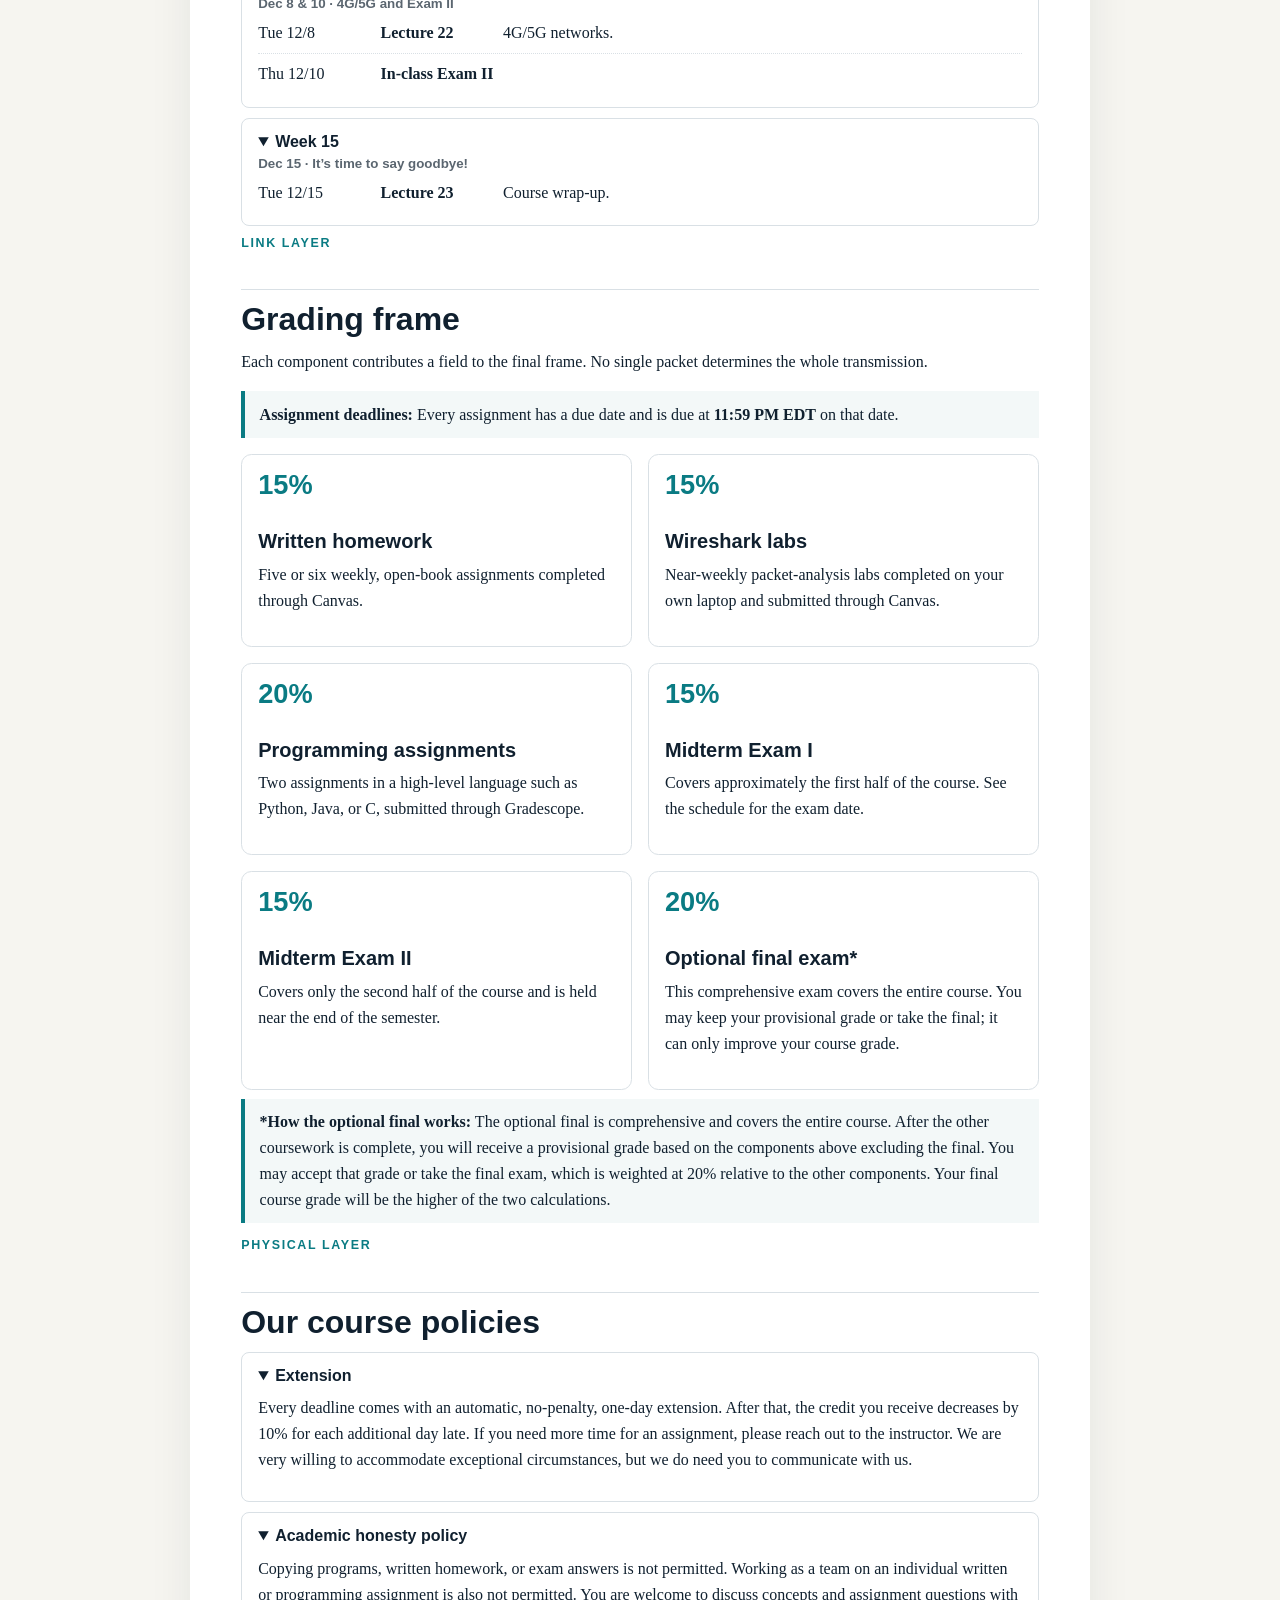
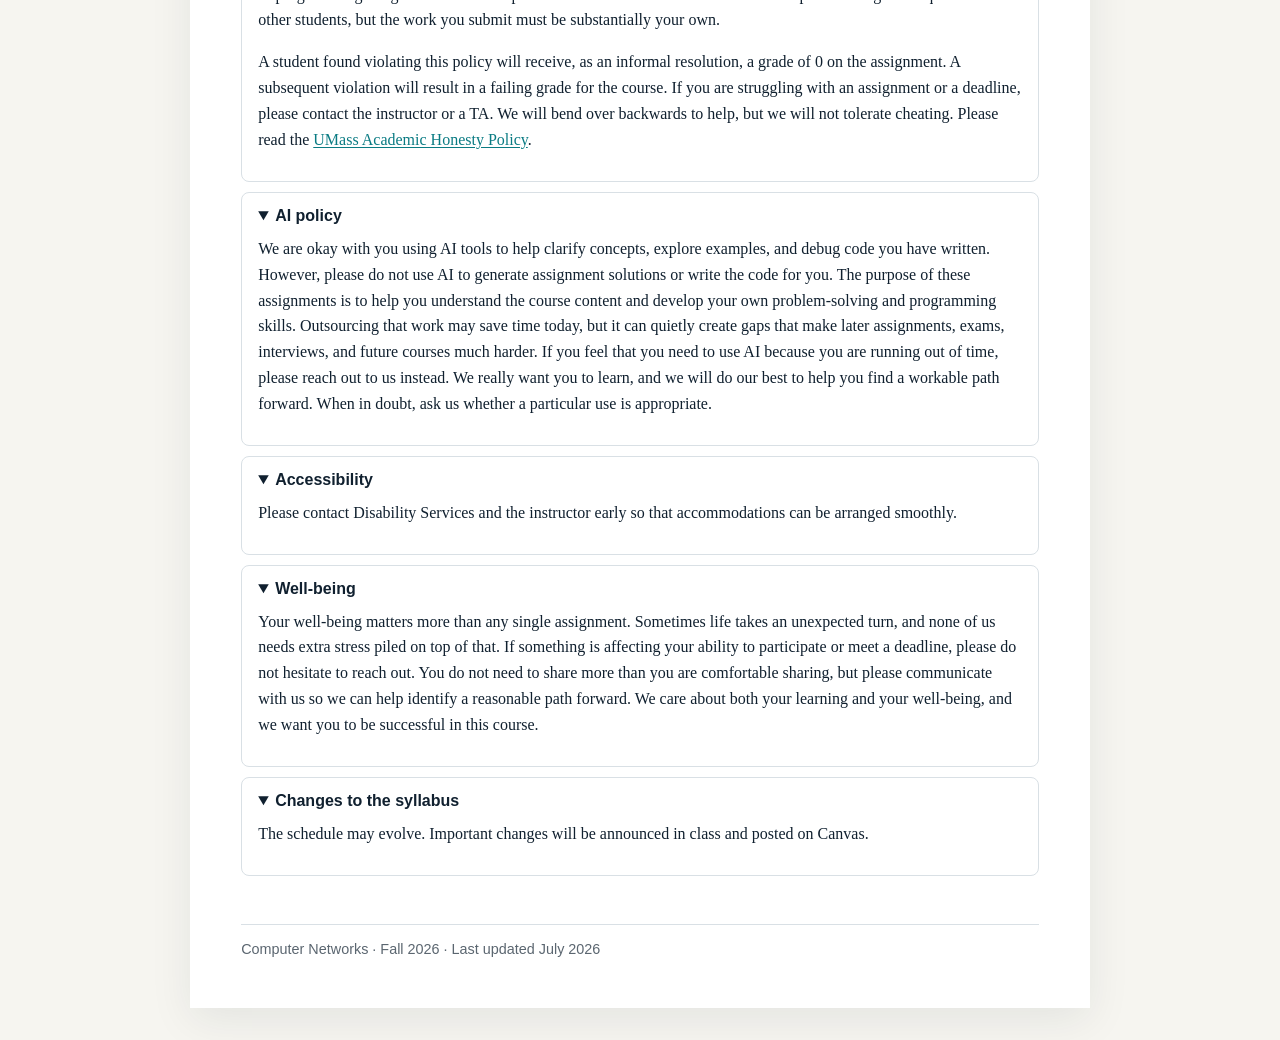
==== commit 360a6357: "Update syllabus grading weights and course staff" ====
--- a/cs453-syllabus-plain.html
+++ b/cs453-syllabus-plain.html
@@ -45,12 +45,12 @@
 </article>
 <article>
 <h3>Teaching Assistants</h3>
+<p><strong>Arya Krishnan</strong><br/><a href="mailto:aryakrishnan@umass.edu">aryakrishnan@umass.edu</a></p>
 <p><strong>Sribatscha Maharana</strong> <span class="pronouns">(he/him)</span><br/><a href="mailto:sribatschama@umass.edu">sribatschama@umass.edu</a></p>
 <p><strong>Elvis Yeboah-Duako</strong> <span class="pronouns">(he/him)</span><br/><a href="mailto:eyeboahduako@umass.edu">eyeboahduako@umass.edu</a></p>
 </article>
 <article>
 <h3>Undergraduate Course Assistants</h3>
-<p><strong>Ian Stadtlander</strong> <span class="pronouns">(he/him)</span><br/><a href="mailto:istadtlander@umass.edu">istadtlander@umass.edu</a></p>
 <p><strong>Meiling Chen</strong><br/><a href="mailto:meilingchen@umass.edu">meilingchen@umass.edu</a></p>
 </article>
 </div>
@@ -204,9 +204,9 @@
 <p>Each component contributes a field to the final frame. No single packet determines the whole transmission.</p>
 <p class="deadline-note"><strong>Assignment deadlines:</strong> Every assignment has a due date and is due at <strong>11:59 PM EDT</strong> on that date.</p>
 <div class="grade-grid">
-<article><span>20%</span><h3>Written homework</h3><p>Five or six weekly, open-book assignments completed through Canvas.</p></article>
+<article><span>15%</span><h3>Written homework</h3><p>Five or six weekly, open-book assignments completed through Canvas.</p></article>
 <article><span>15%</span><h3>Wireshark labs</h3><p>Near-weekly packet-analysis labs completed on your own laptop and submitted through Canvas.</p></article>
-<article><span>15%</span><h3>Programming assignments</h3><p>Two assignments in a high-level language such as Python, Java, or C, submitted through Gradescope.</p></article>
+<article><span>20%</span><h3>Programming assignments</h3><p>Two assignments in a high-level language such as Python, Java, or C, submitted through Gradescope.</p></article>
 <article><span>15%</span><h3>Midterm Exam I</h3><p>Covers approximately the first half of the course. See the schedule for the exam date.</p></article>
 <article><span>15%</span><h3>Midterm Exam II</h3><p>Covers only the second half of the course and is held near the end of the semester.</p></article>
 <article><span>20%</span><h3>Optional final exam*</h3><p>This comprehensive exam covers the entire course. You may keep your provisional grade or take the final; it can only improve your course grade.</p></article>
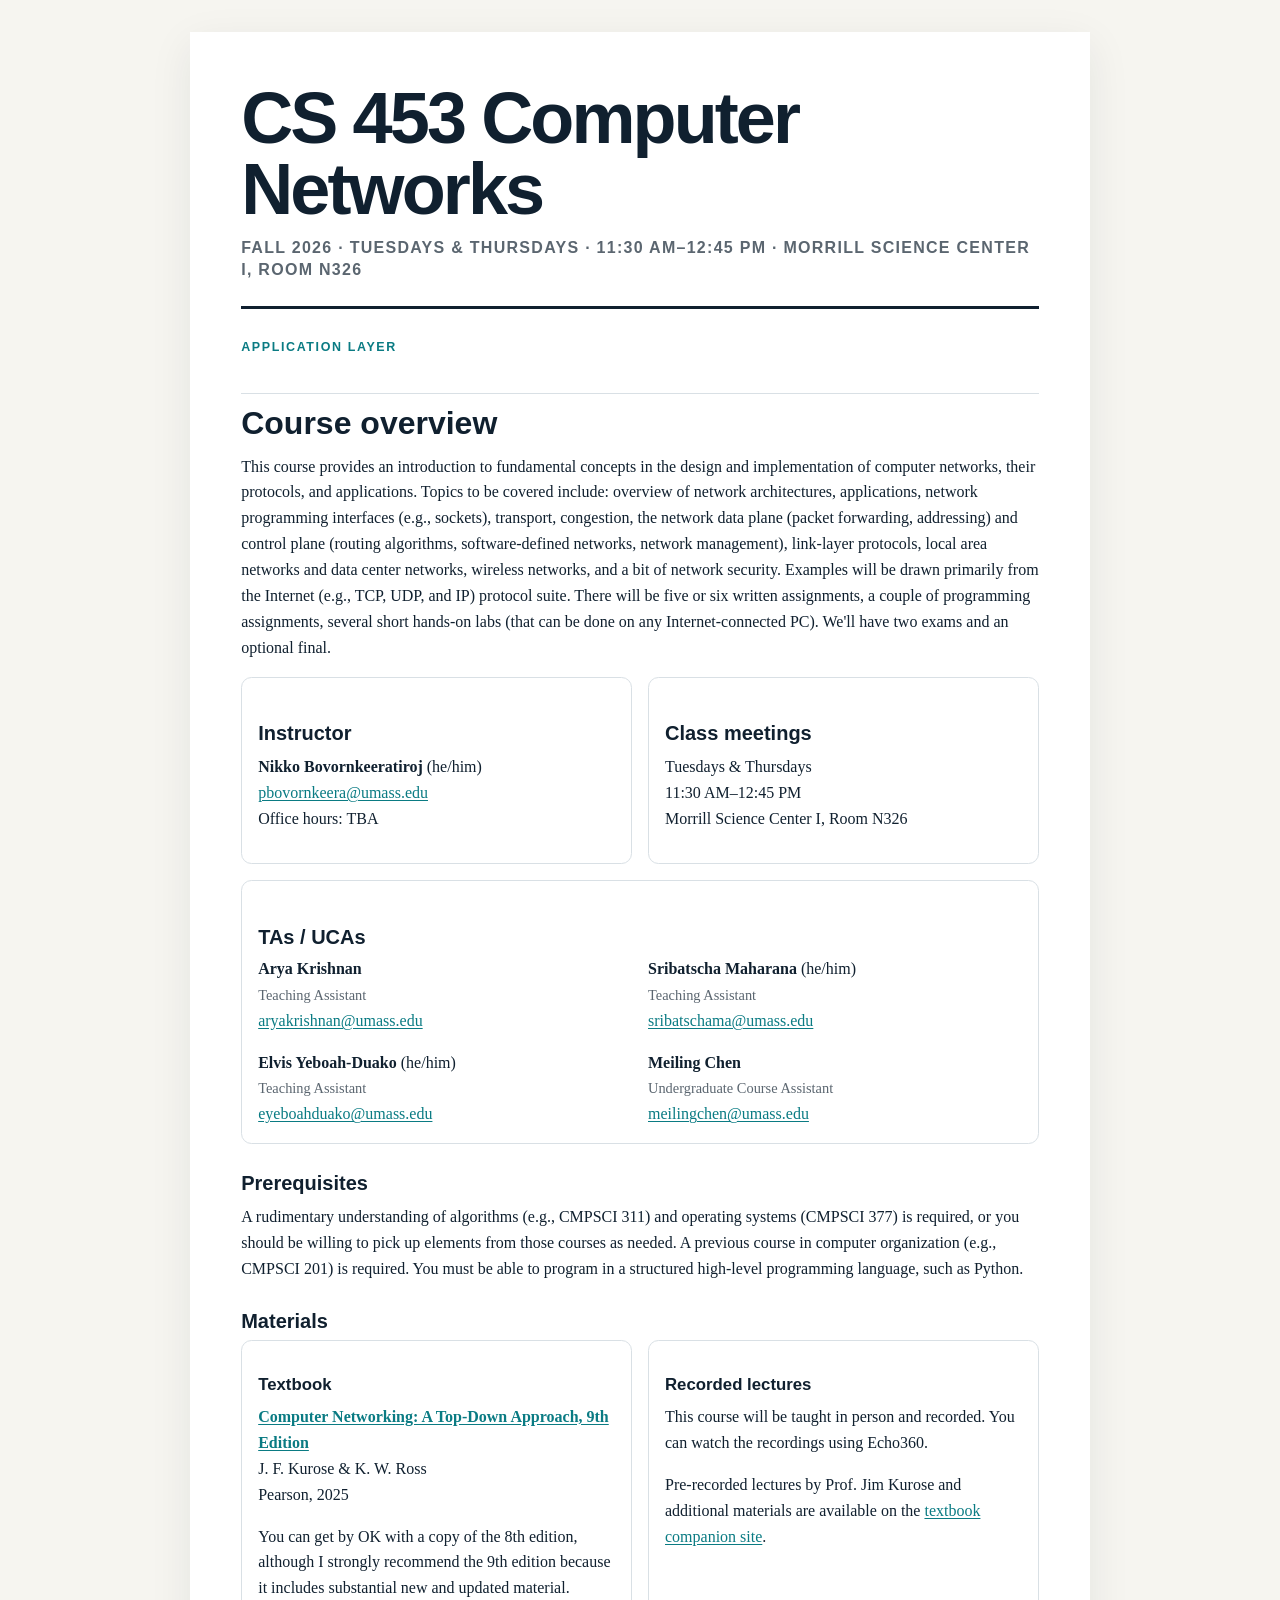
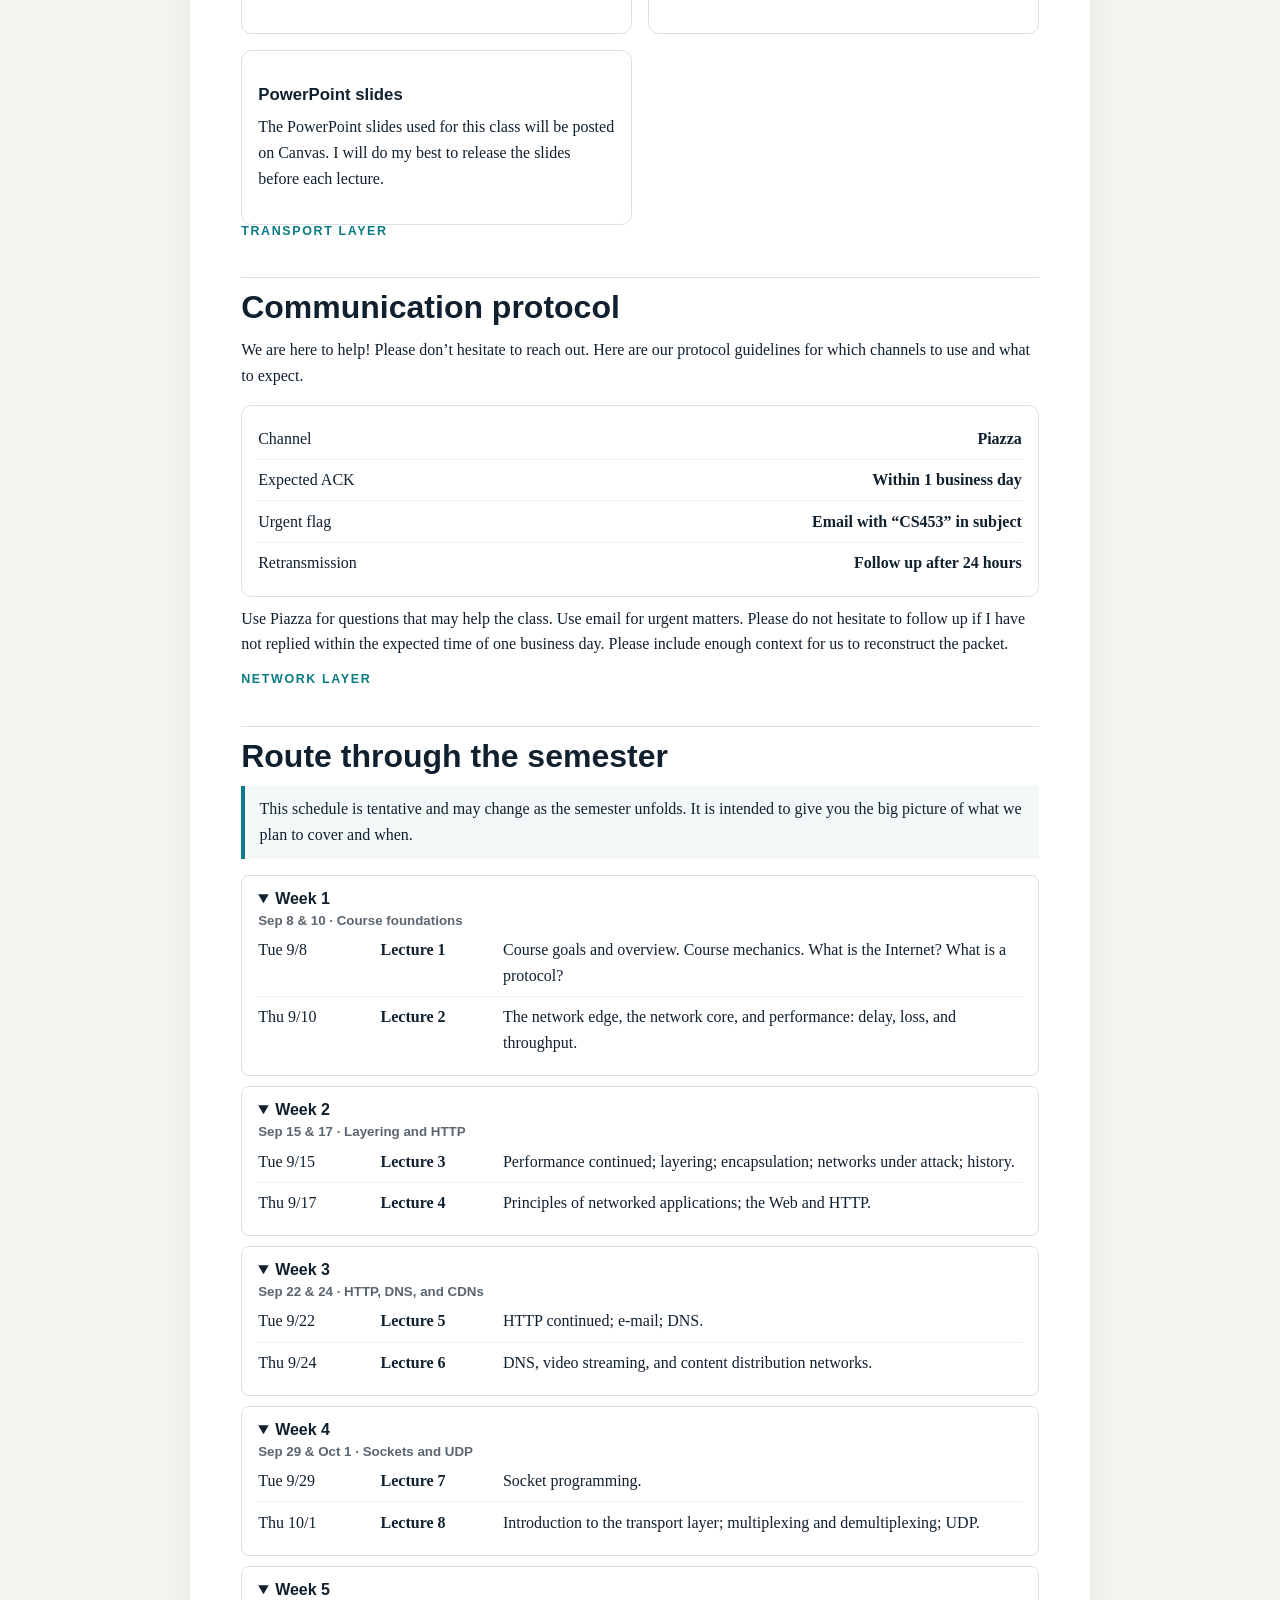
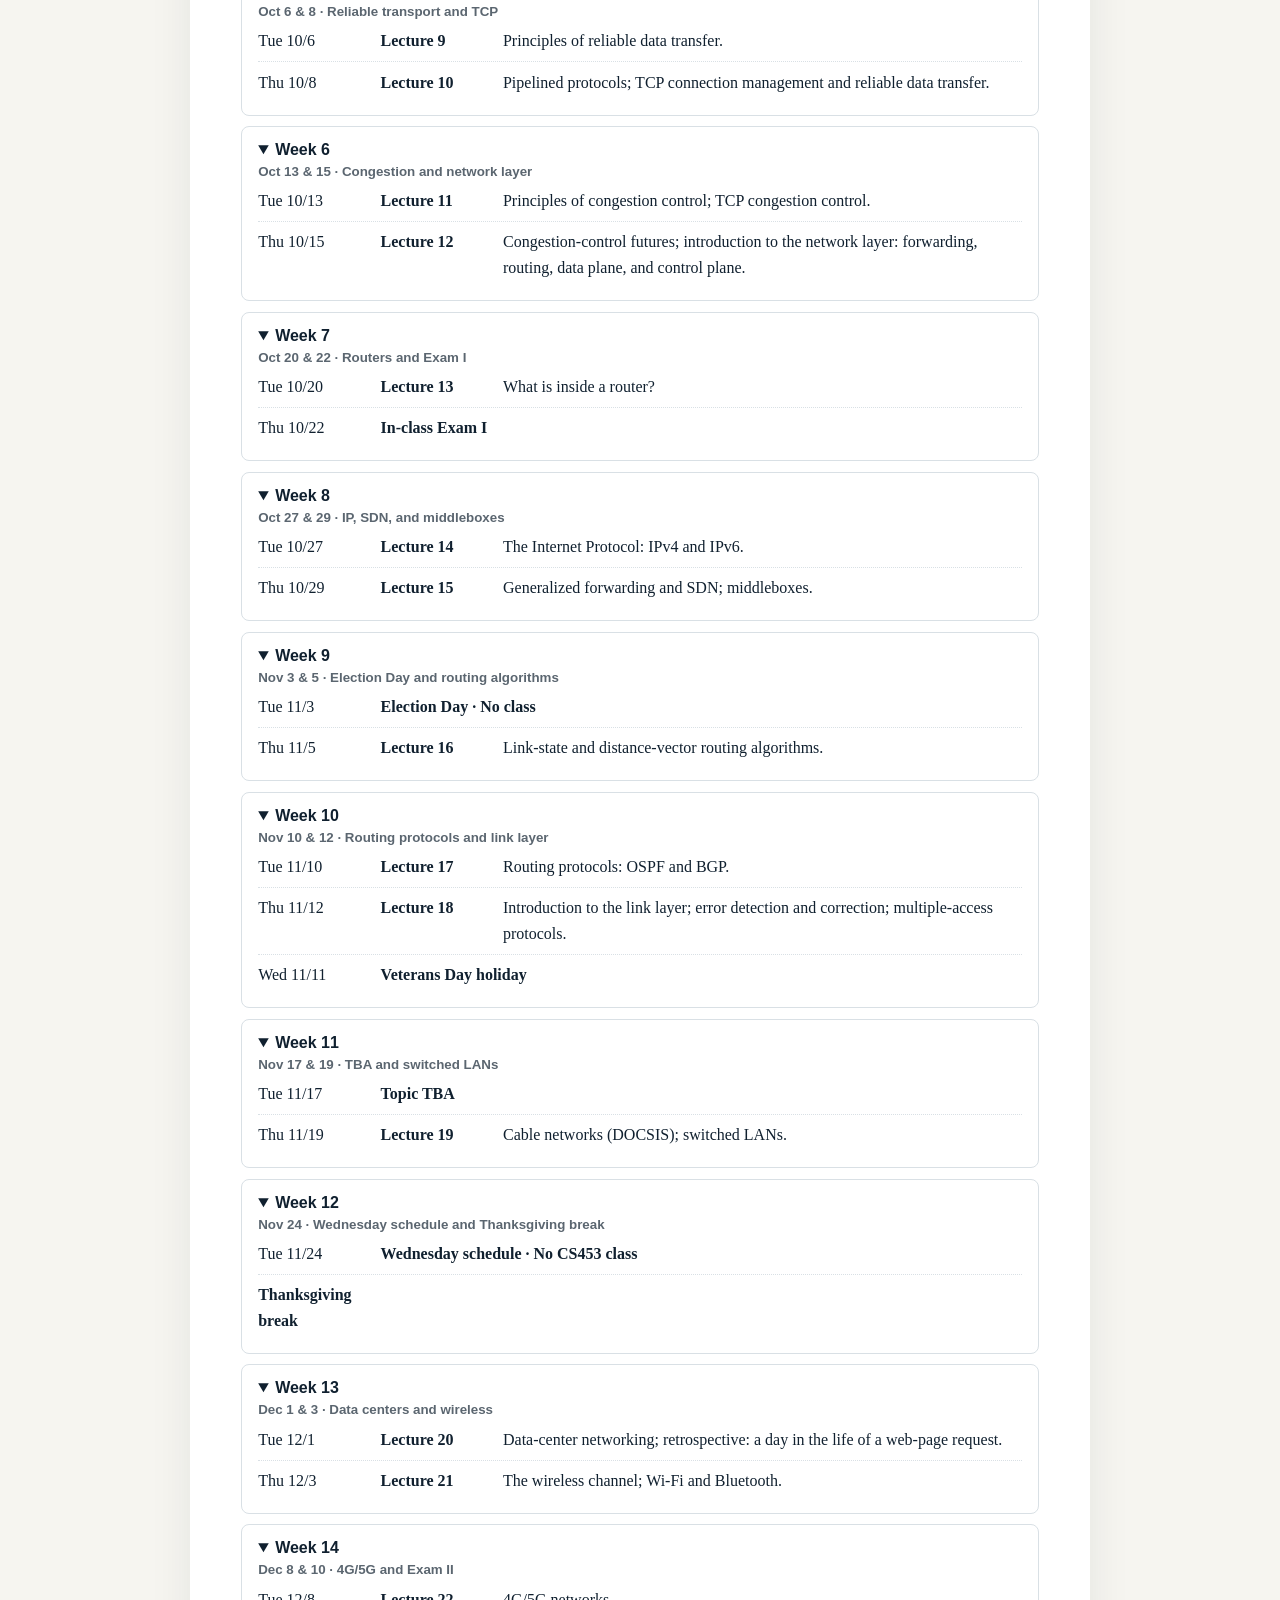
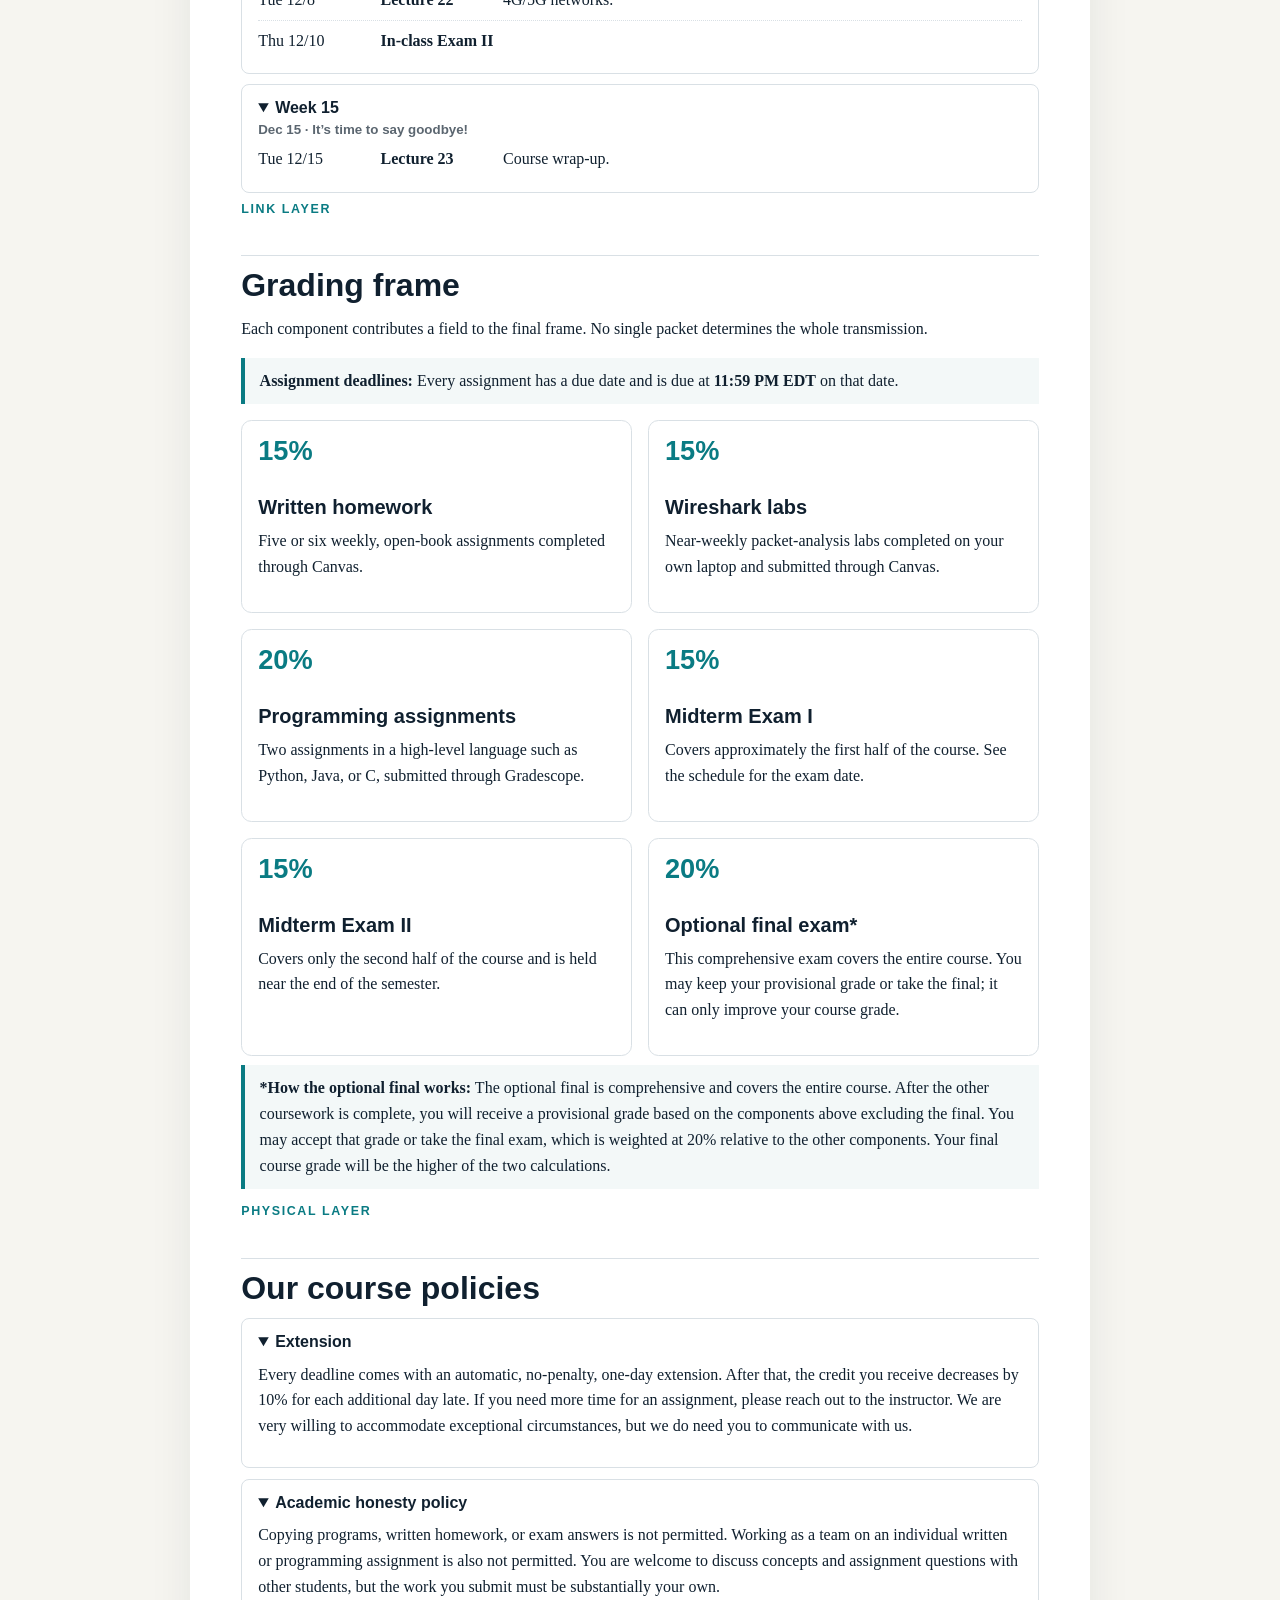
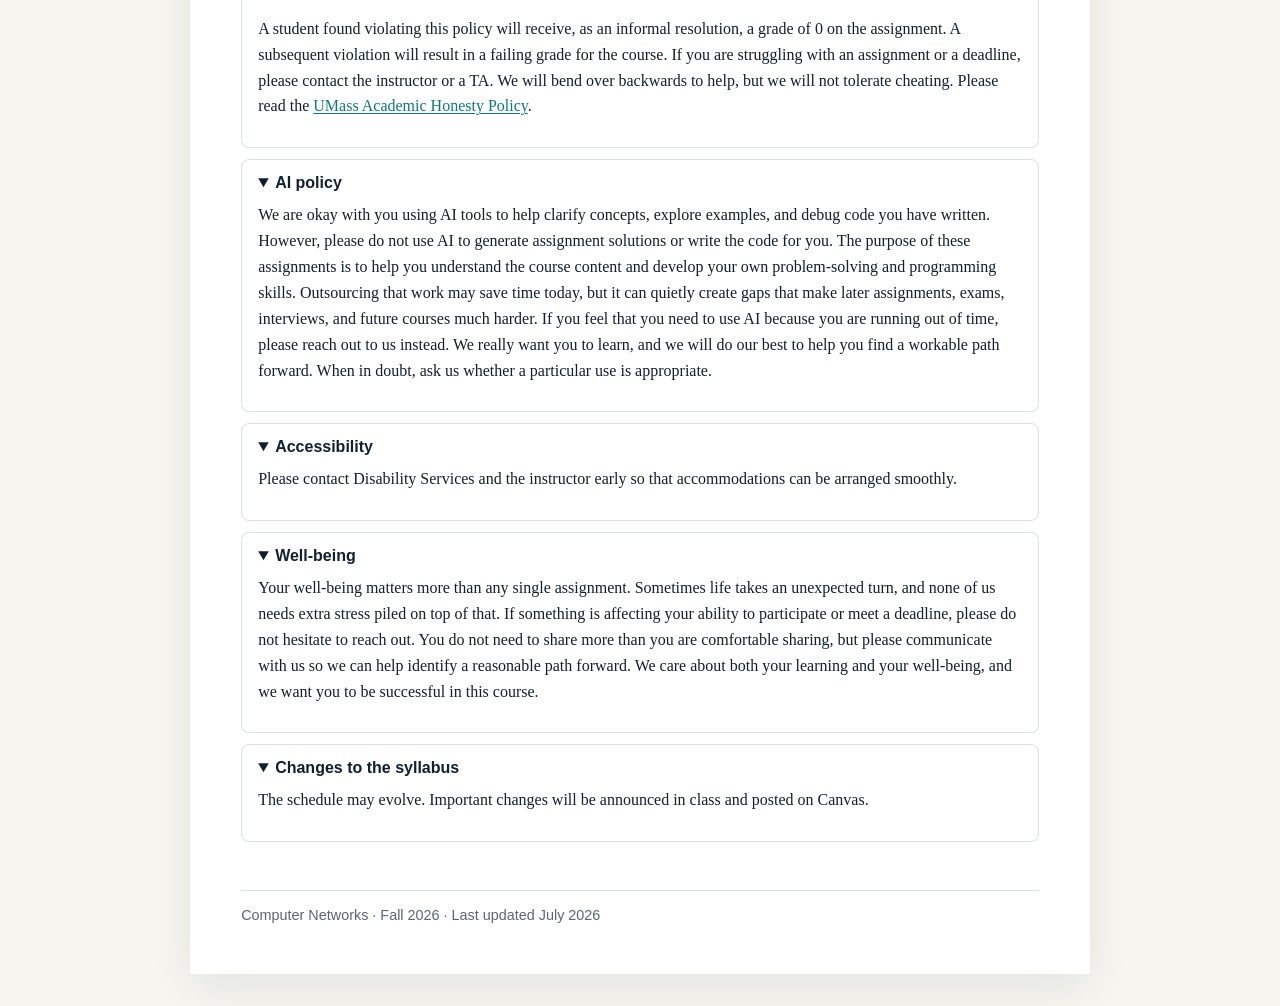
==== commit 9f7ca54b: "Combine TAs and UCAs in a two-column staff card" ====
--- a/cs453-syllabus-plain.html
+++ b/cs453-syllabus-plain.html
@@ -30,6 +30,11 @@
 footer { margin-top:3rem; padding-top:1rem; border-top:1px solid var(--line); color:var(--muted); font: .9rem Arial,sans-serif; }
 @media (max-width:700px) { .info-grid,.materials-grid,.grade-grid { grid-template-columns:1fr; } .week-body p { grid-template-columns:1fr; gap:.1rem; } }
 @media print { body { background:#fff; font-size:10.5pt; } main { width:100%; margin:0; padding:0; box-shadow:none; } a { color:#000; text-decoration:none; } h2 { break-after:avoid; } .info-grid,.materials-grid,.grade-grid { grid-template-columns:repeat(2,1fr); } }
+.assistants-card { grid-column:1 / -1; }
+.assistants-grid { display:grid; grid-template-columns:repeat(2,minmax(0,1fr)); gap:1rem; }
+.assistants-grid p { margin:0; overflow-wrap:anywhere; }
+.assistant-role { color:var(--muted); font-size:.9em; }
+@media screen and (max-width:520px) { .assistants-grid { grid-template-columns:1fr; } }
 </style></head><body><main><header><h1>CS 453 Computer Networks</h1><p class="term">Fall 2026 · Tuesdays &amp; Thursdays · 11:30 AM–12:45 PM · Morrill Science Center I, Room N326</p></header><section class="syllabus-section" id="overview">
 <p class="section-kicker">Application Layer</p>
 <h2>Course overview</h2>
@@ -43,15 +48,14 @@
 <h3>Class meetings</h3>
 <p>Tuesdays &amp; Thursdays<br/>11:30 AM–12:45 PM<br/>Morrill Science Center I, Room N326</p>
 </article>
-<article>
-<h3>Teaching Assistants</h3>
-<p><strong>Arya Krishnan</strong><br/><a href="mailto:aryakrishnan@umass.edu">aryakrishnan@umass.edu</a></p>
-<p><strong>Sribatscha Maharana</strong> <span class="pronouns">(he/him)</span><br/><a href="mailto:sribatschama@umass.edu">sribatschama@umass.edu</a></p>
-<p><strong>Elvis Yeboah-Duako</strong> <span class="pronouns">(he/him)</span><br/><a href="mailto:eyeboahduako@umass.edu">eyeboahduako@umass.edu</a></p>
-</article>
-<article>
-<h3>Undergraduate Course Assistants</h3>
-<p><strong>Meiling Chen</strong><br/><a href="mailto:meilingchen@umass.edu">meilingchen@umass.edu</a></p>
+<article class="assistants-card">
+<h3>TAs / UCAs</h3>
+<div class="assistants-grid">
+<div><p><strong>Arya Krishnan</strong><br/><span class="assistant-role">Teaching Assistant</span><br/><a href="mailto:aryakrishnan@umass.edu">aryakrishnan@umass.edu</a></p></div>
+<div><p><strong>Sribatscha Maharana</strong> <span class="pronouns">(he/him)</span><br/><span class="assistant-role">Teaching Assistant</span><br/><a href="mailto:sribatschama@umass.edu">sribatschama@umass.edu</a></p></div>
+<div><p><strong>Elvis Yeboah-Duako</strong> <span class="pronouns">(he/him)</span><br/><span class="assistant-role">Teaching Assistant</span><br/><a href="mailto:eyeboahduako@umass.edu">eyeboahduako@umass.edu</a></p></div>
+<div><p><strong>Meiling Chen</strong><br/><span class="assistant-role">Undergraduate Course Assistant</span><br/><a href="mailto:meilingchen@umass.edu">meilingchen@umass.edu</a></p></div>
+</div>
 </article>
 </div>
 <h3>Prerequisites</h3>
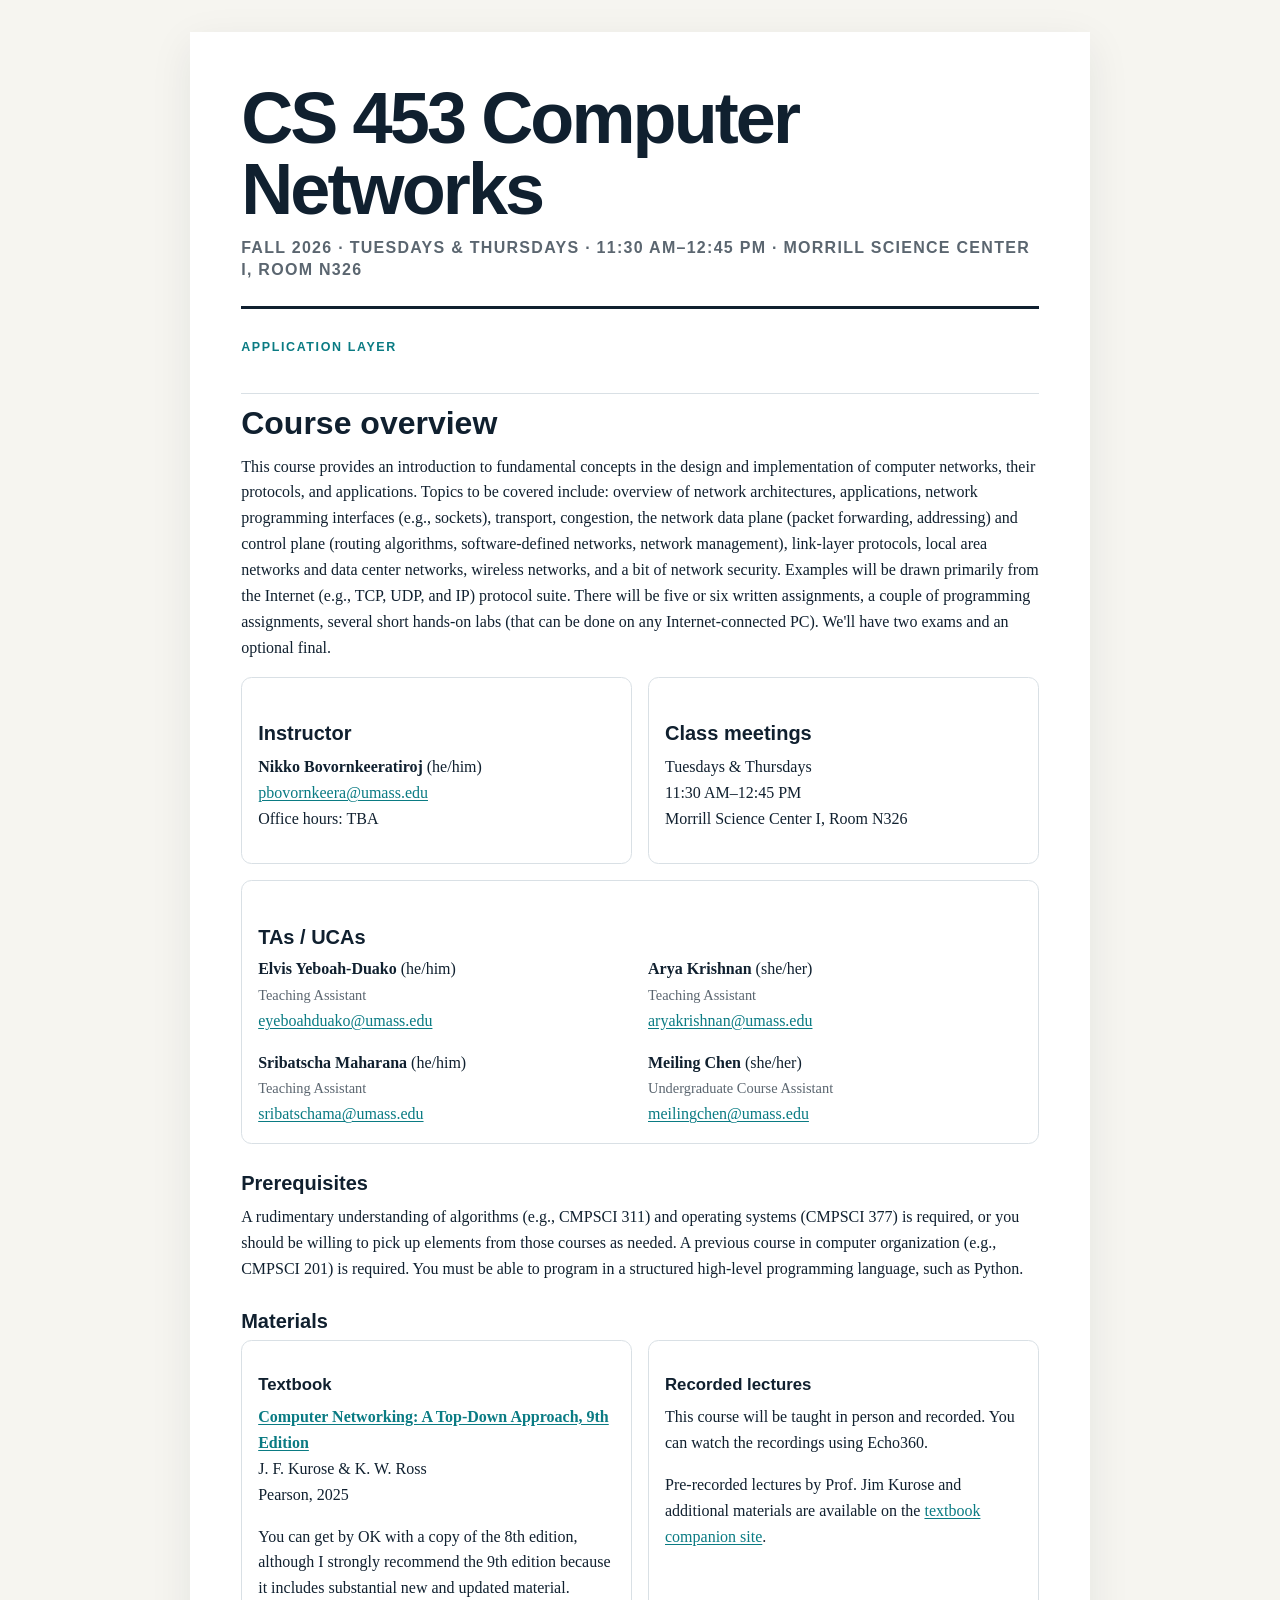
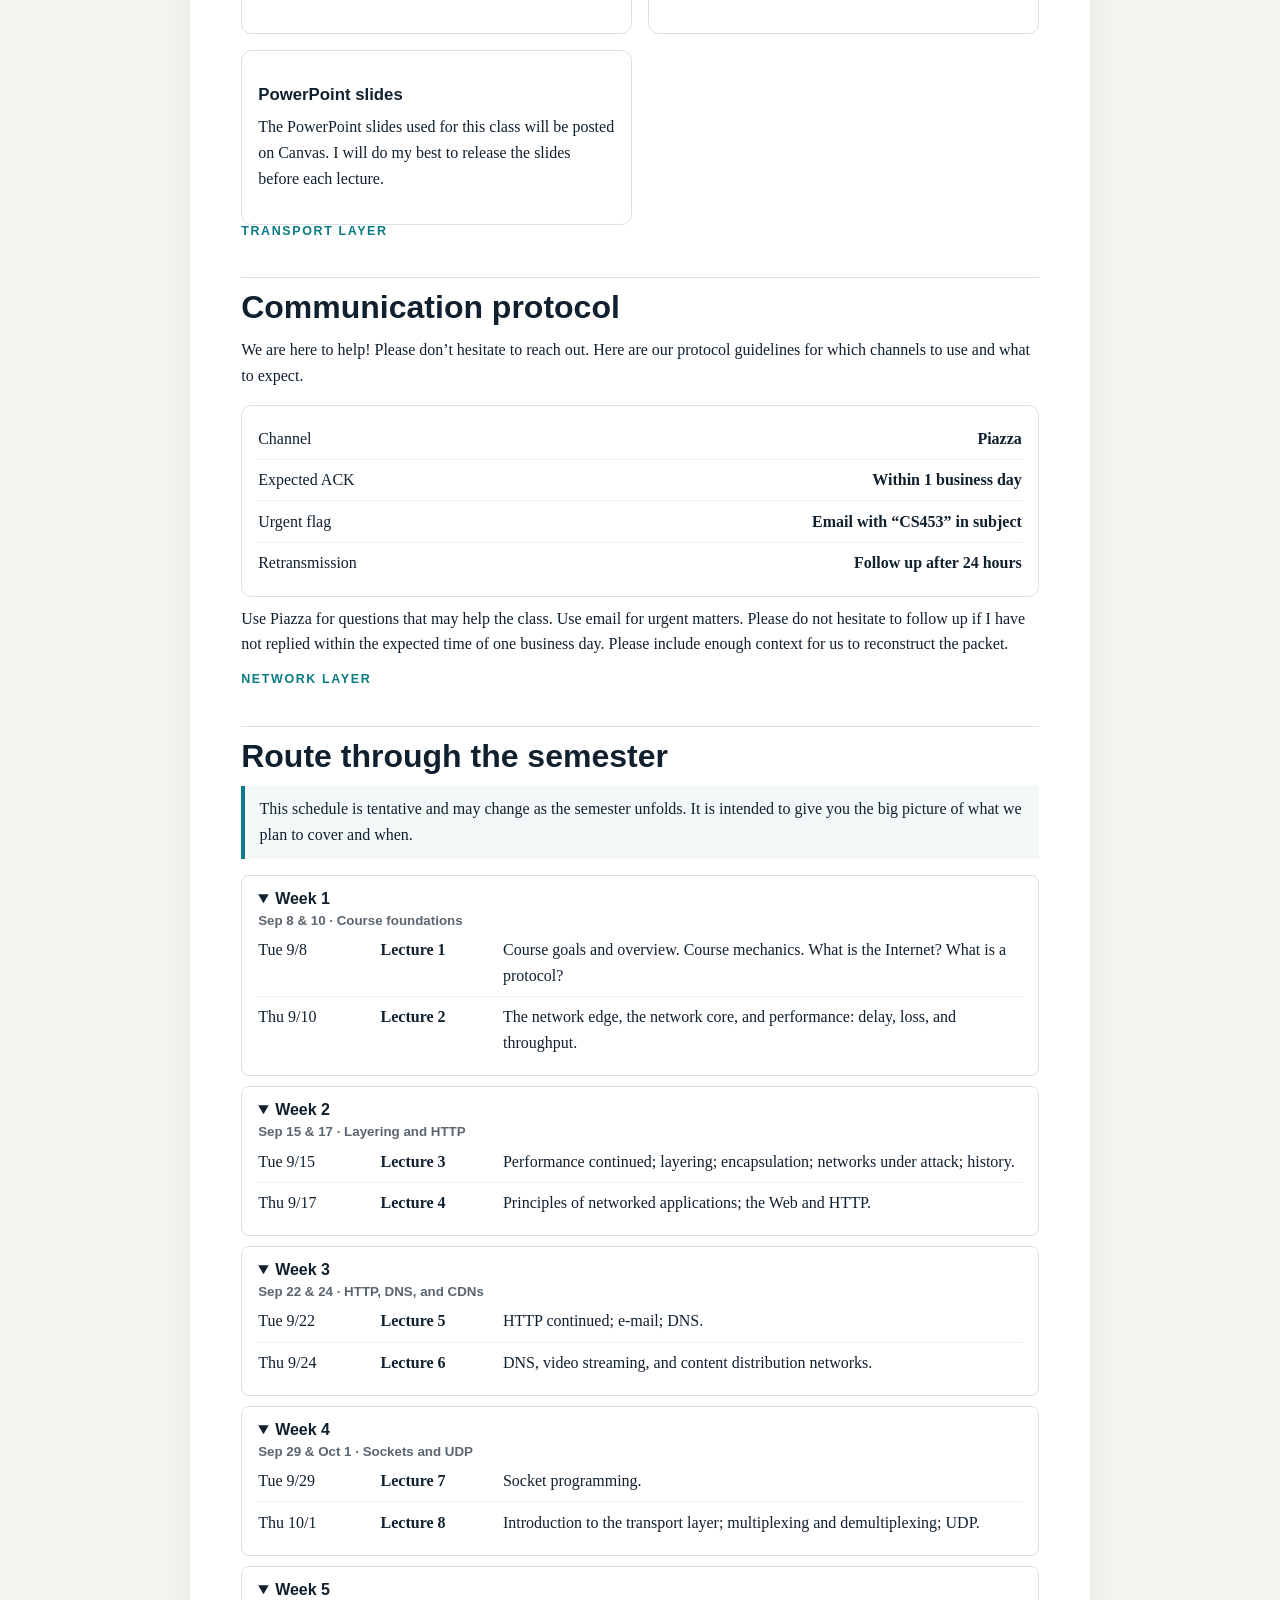
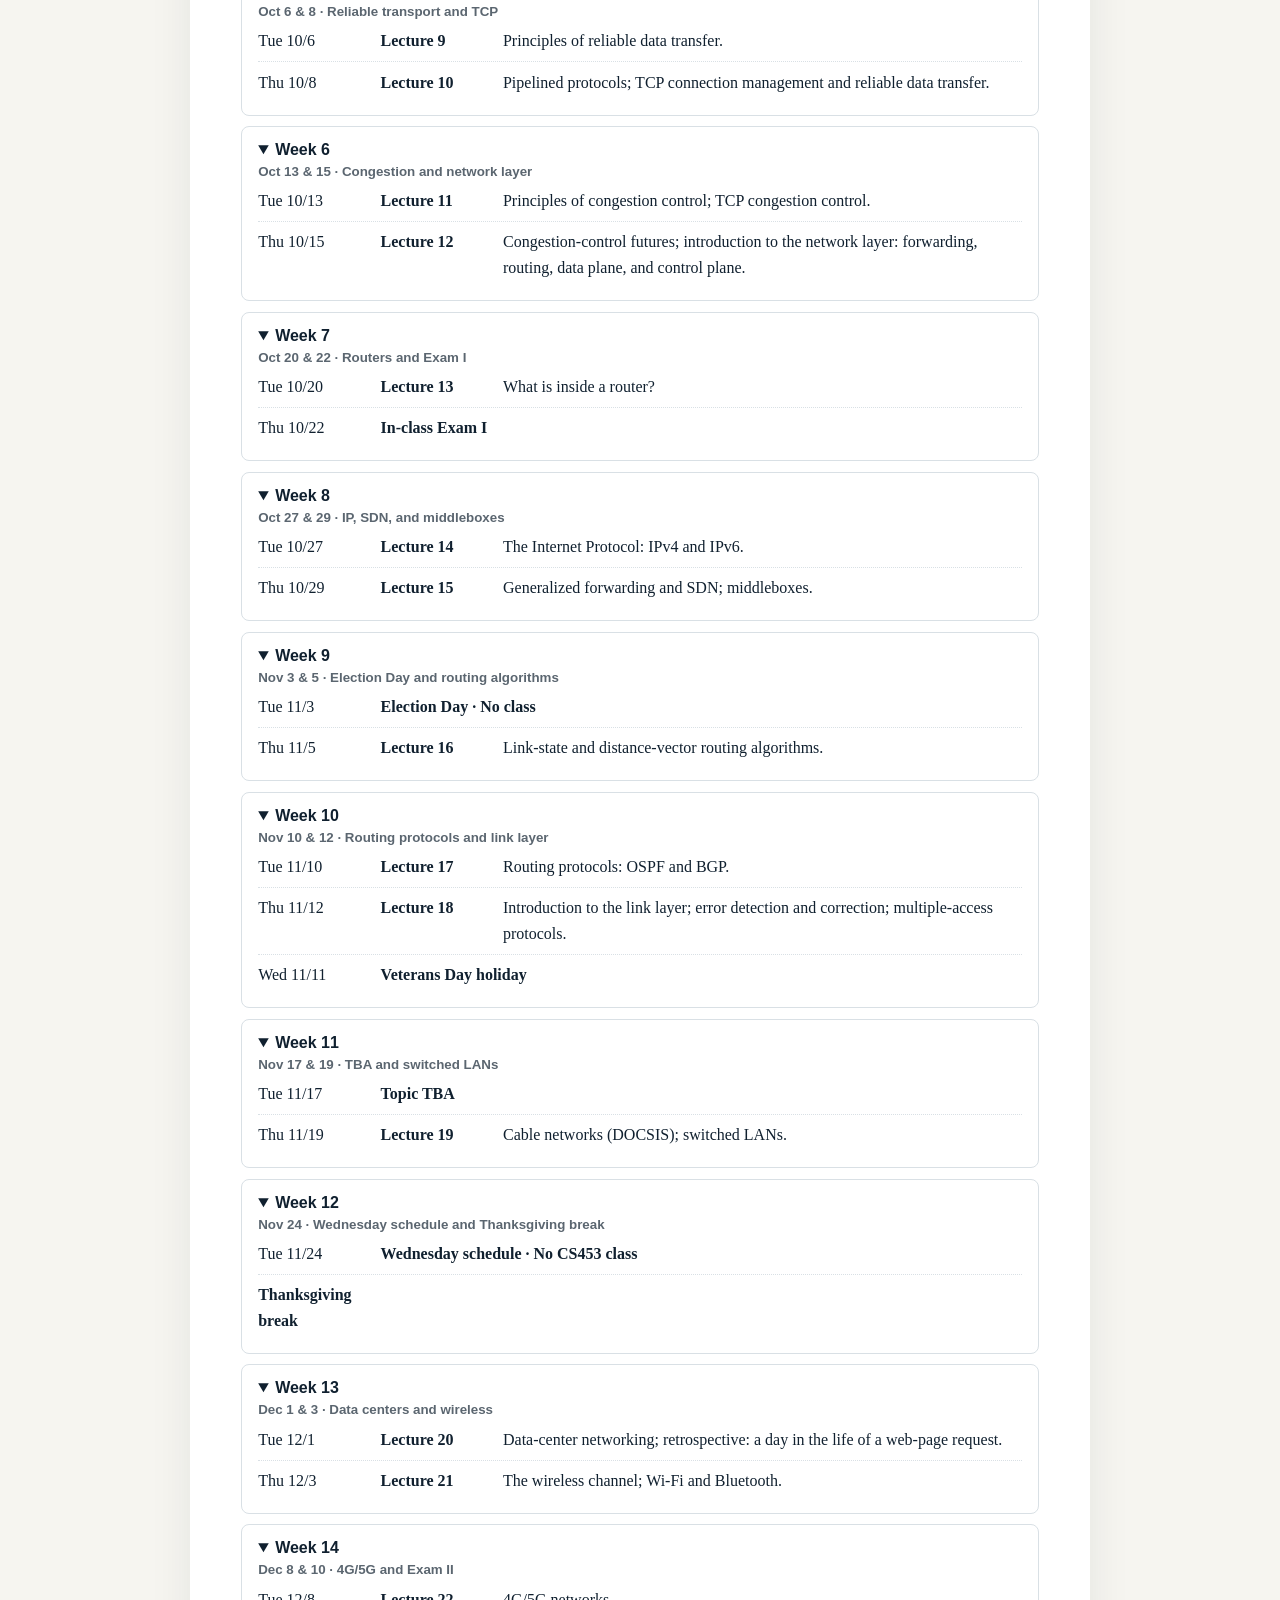
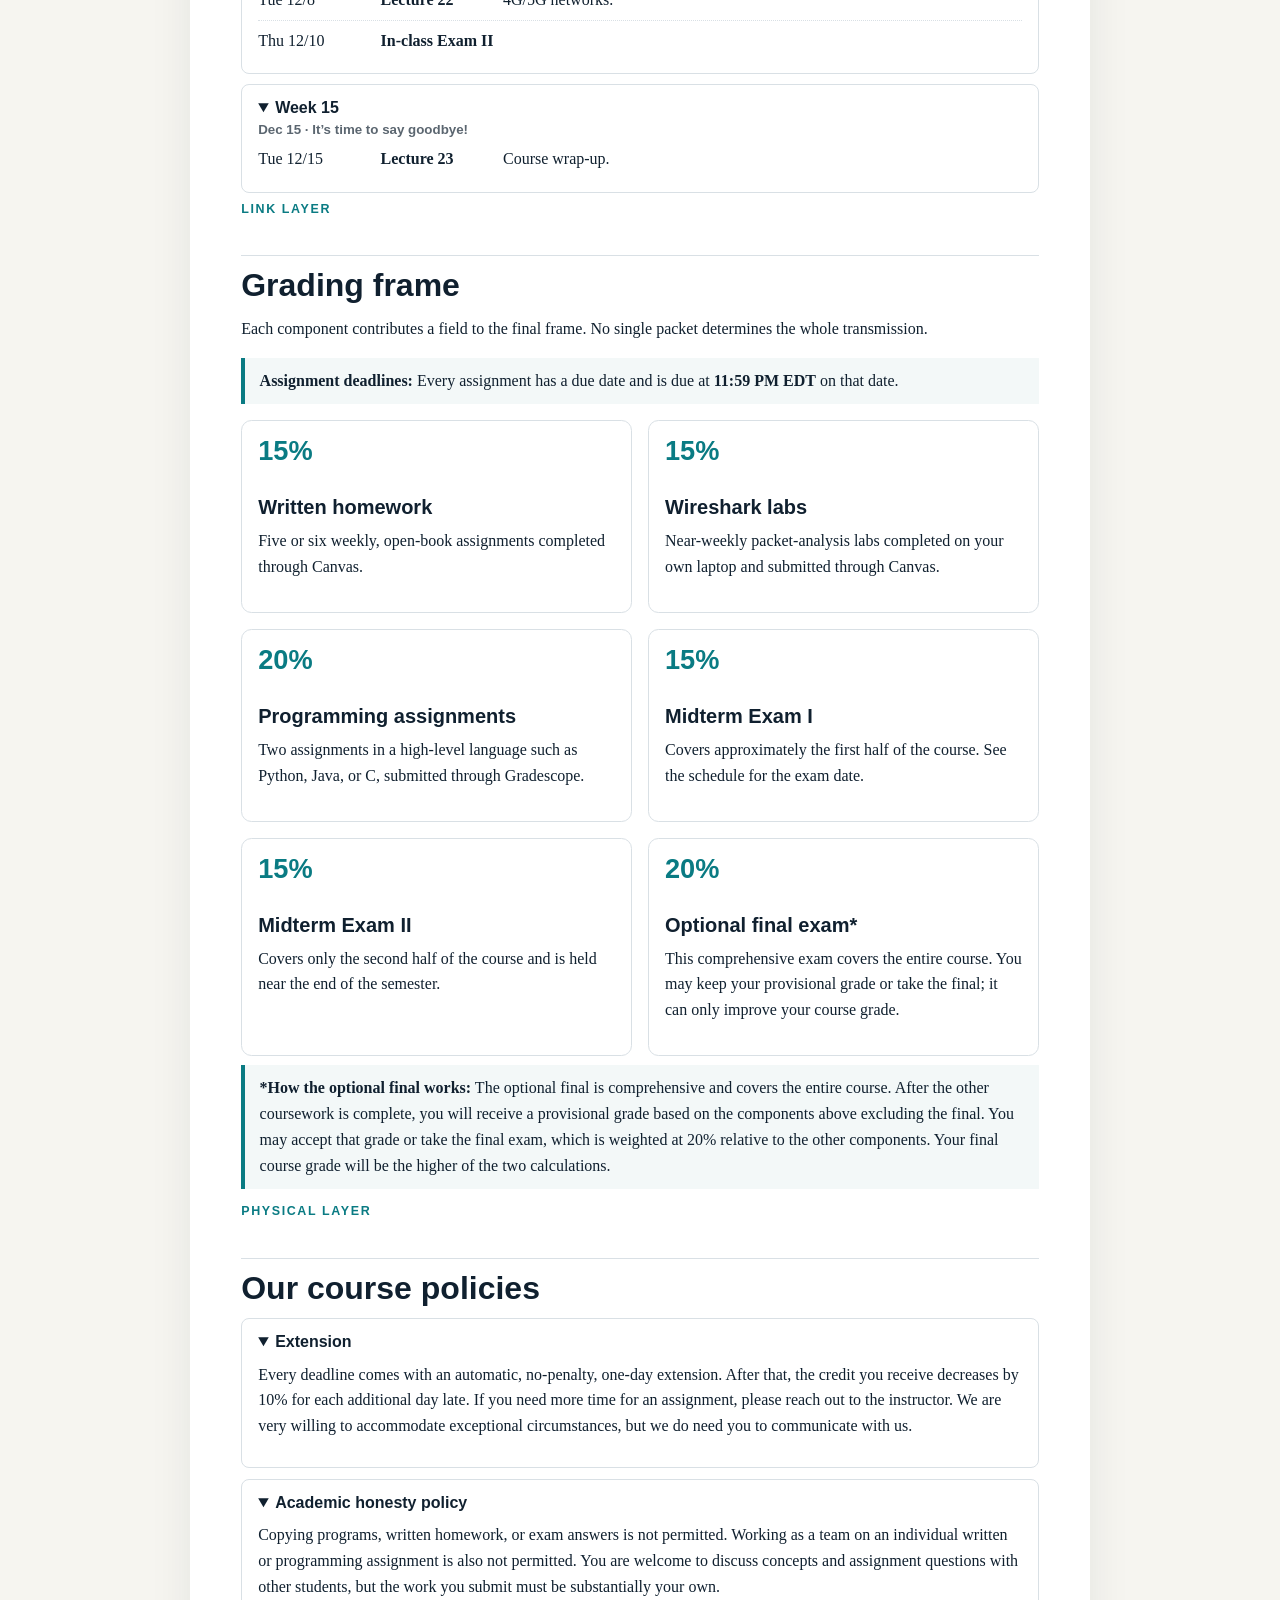
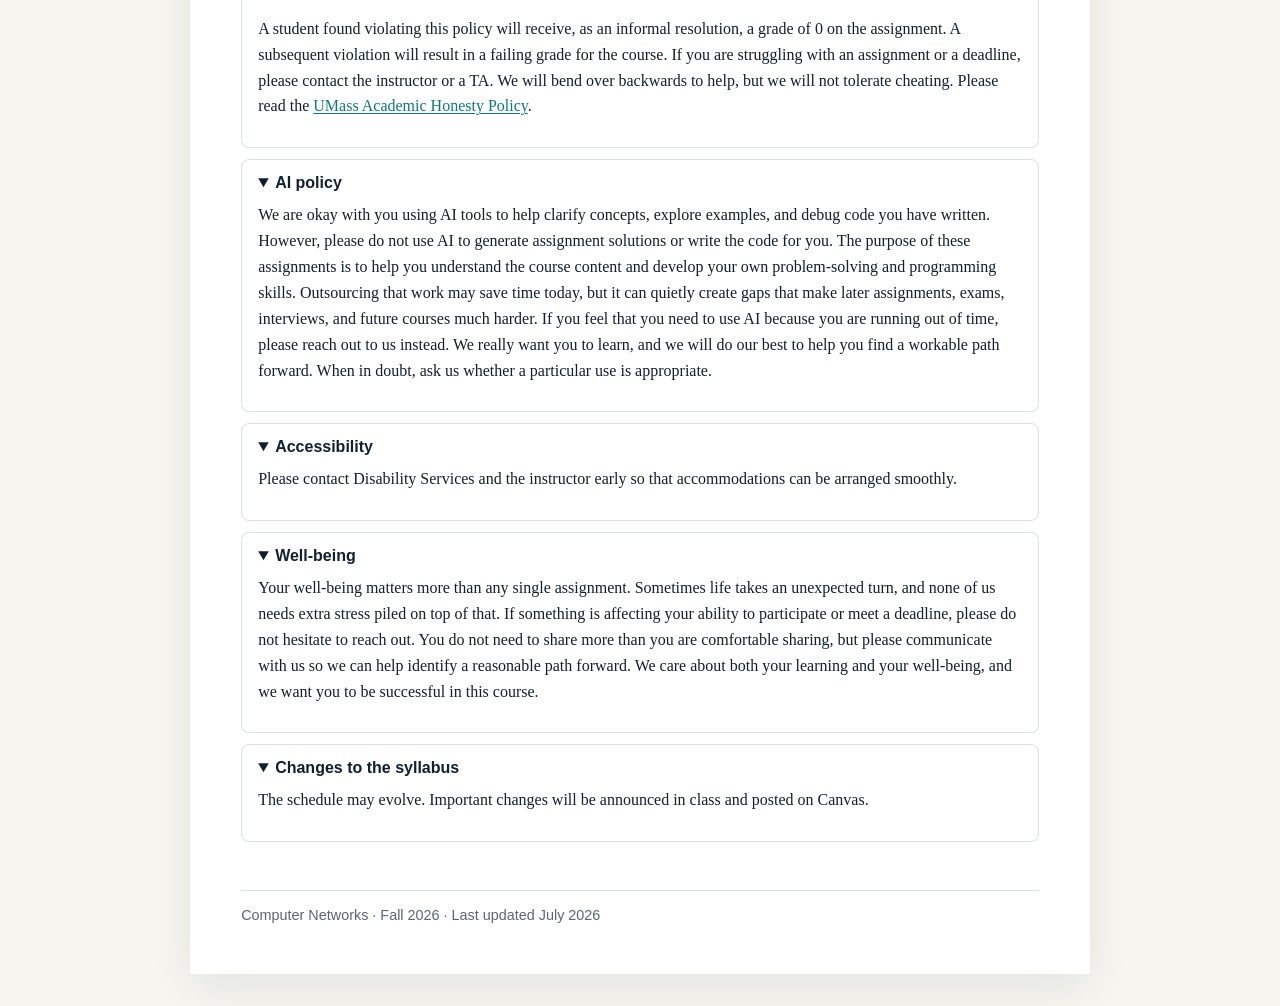
==== commit 02a4ee26: "Reorder course assistants and add pronouns" ====
--- a/cs453-syllabus-plain.html
+++ b/cs453-syllabus-plain.html
@@ -51,10 +51,10 @@
 <article class="assistants-card">
 <h3>TAs / UCAs</h3>
 <div class="assistants-grid">
-<div><p><strong>Arya Krishnan</strong><br/><span class="assistant-role">Teaching Assistant</span><br/><a href="mailto:aryakrishnan@umass.edu">aryakrishnan@umass.edu</a></p></div>
+<div><p><strong>Elvis Yeboah-Duako</strong> <span class="pronouns">(he/him)</span><br/><span class="assistant-role">Teaching Assistant</span><br/><a href="mailto:eyeboahduako@umass.edu">eyeboahduako@umass.edu</a></p></div>
+<div><p><strong>Arya Krishnan</strong> <span class="pronouns">(she/her)</span><br/><span class="assistant-role">Teaching Assistant</span><br/><a href="mailto:aryakrishnan@umass.edu">aryakrishnan@umass.edu</a></p></div>
 <div><p><strong>Sribatscha Maharana</strong> <span class="pronouns">(he/him)</span><br/><span class="assistant-role">Teaching Assistant</span><br/><a href="mailto:sribatschama@umass.edu">sribatschama@umass.edu</a></p></div>
-<div><p><strong>Elvis Yeboah-Duako</strong> <span class="pronouns">(he/him)</span><br/><span class="assistant-role">Teaching Assistant</span><br/><a href="mailto:eyeboahduako@umass.edu">eyeboahduako@umass.edu</a></p></div>
-<div><p><strong>Meiling Chen</strong><br/><span class="assistant-role">Undergraduate Course Assistant</span><br/><a href="mailto:meilingchen@umass.edu">meilingchen@umass.edu</a></p></div>
+<div><p><strong>Meiling Chen</strong> <span class="pronouns">(she/her)</span><br/><span class="assistant-role">Undergraduate Course Assistant</span><br/><a href="mailto:meilingchen@umass.edu">meilingchen@umass.edu</a></p></div>
 </div>
 </article>
 </div>
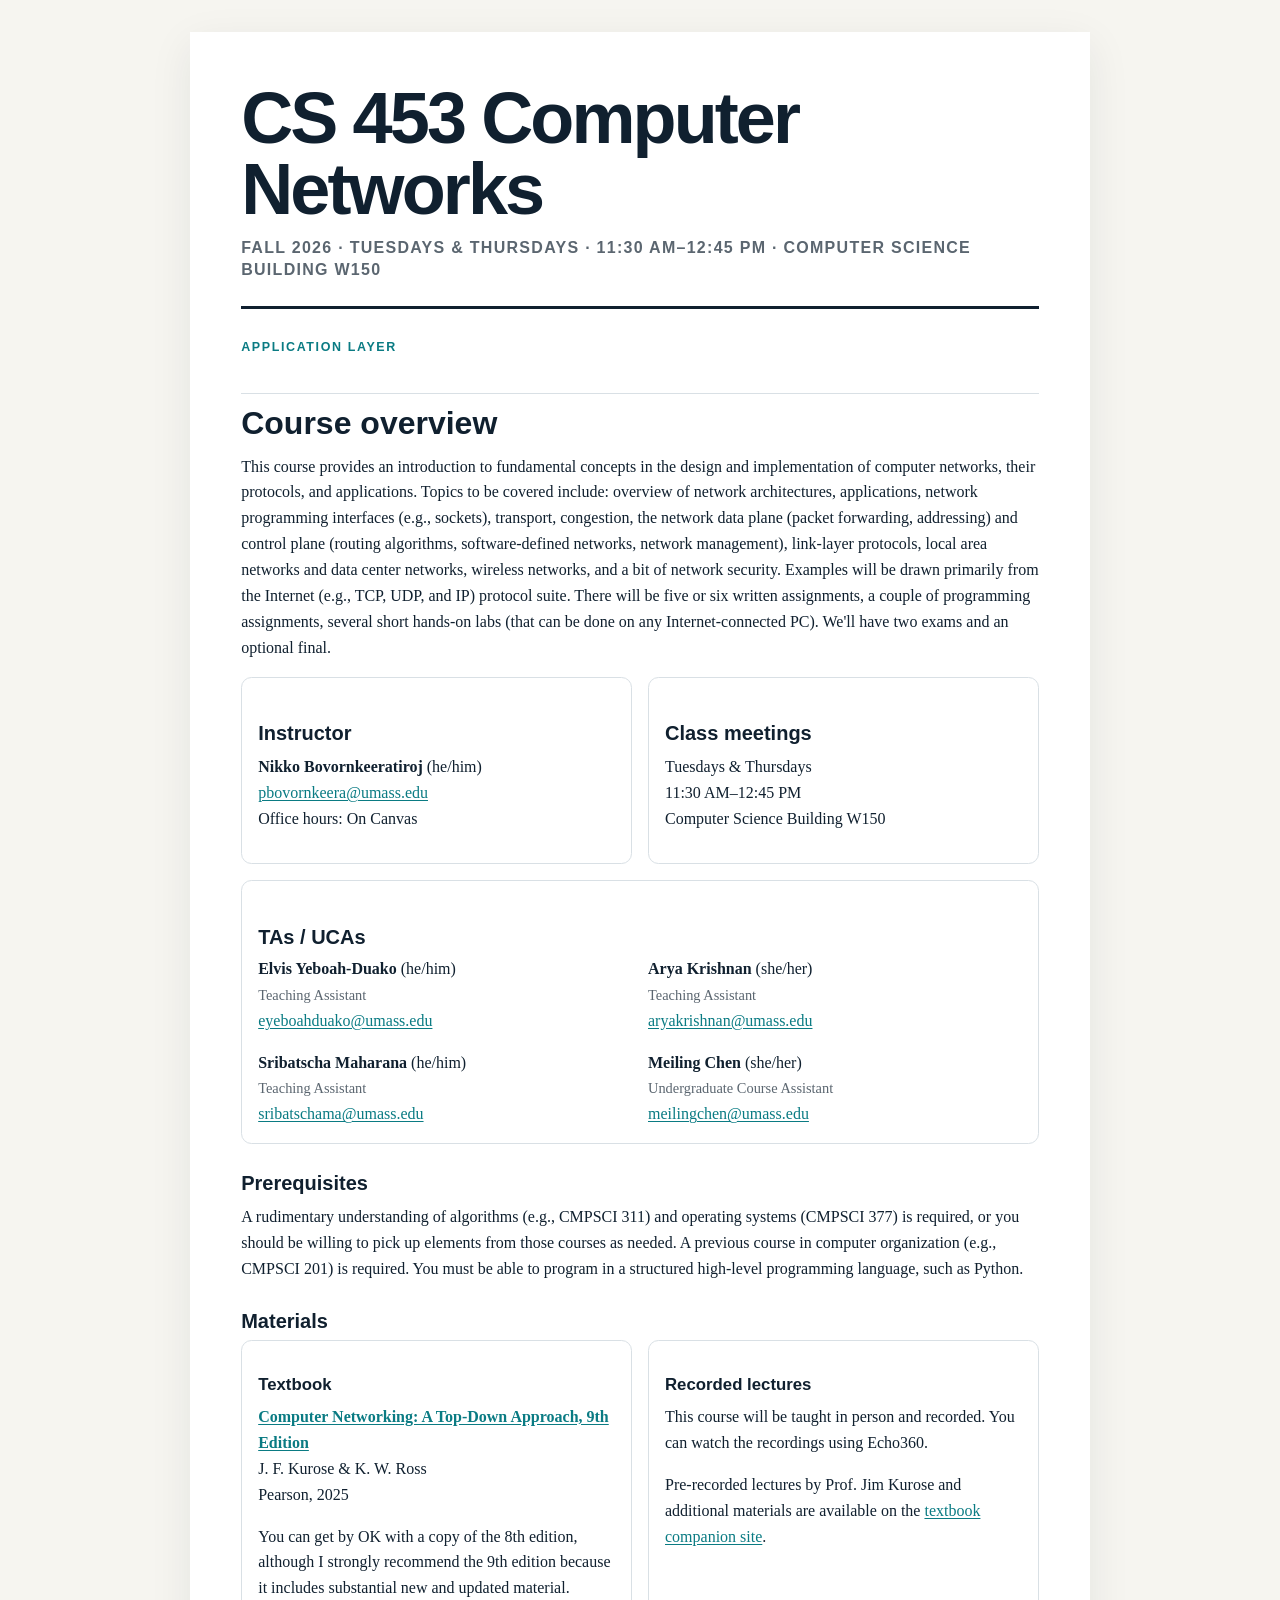
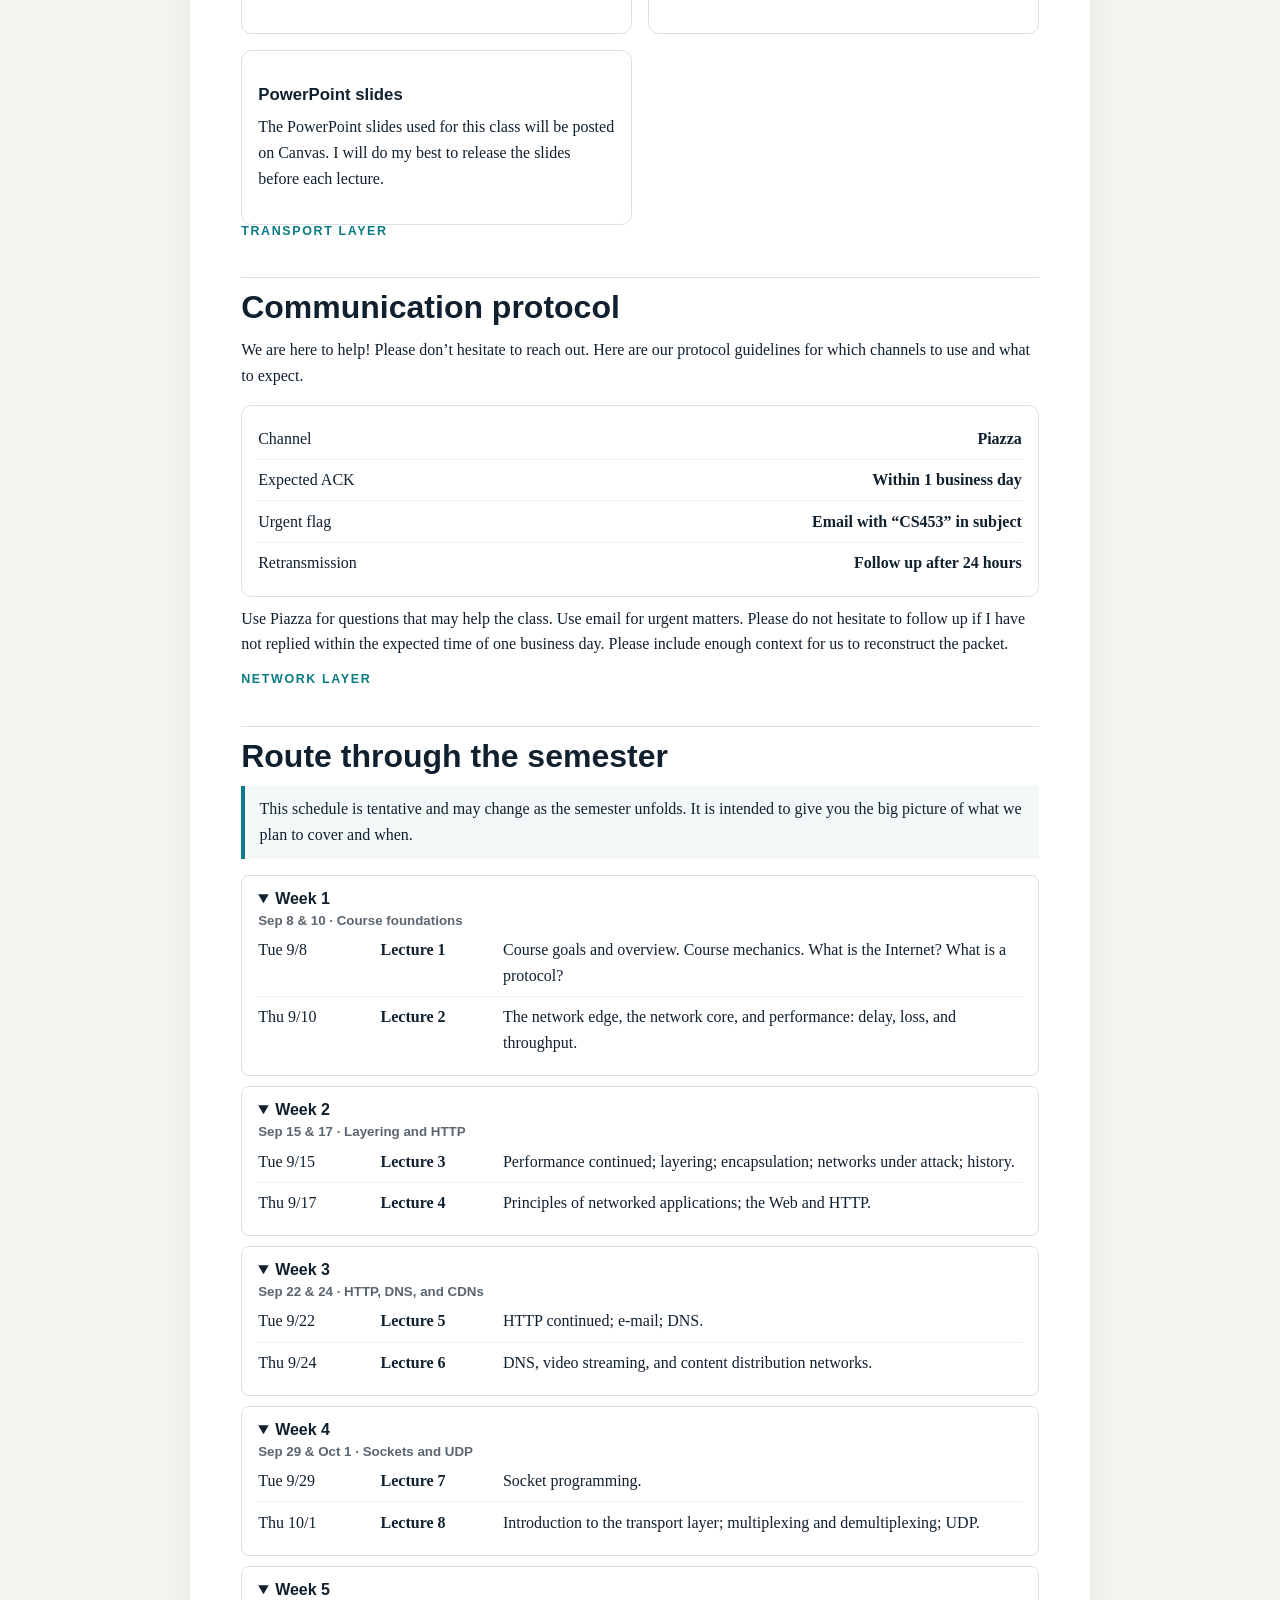
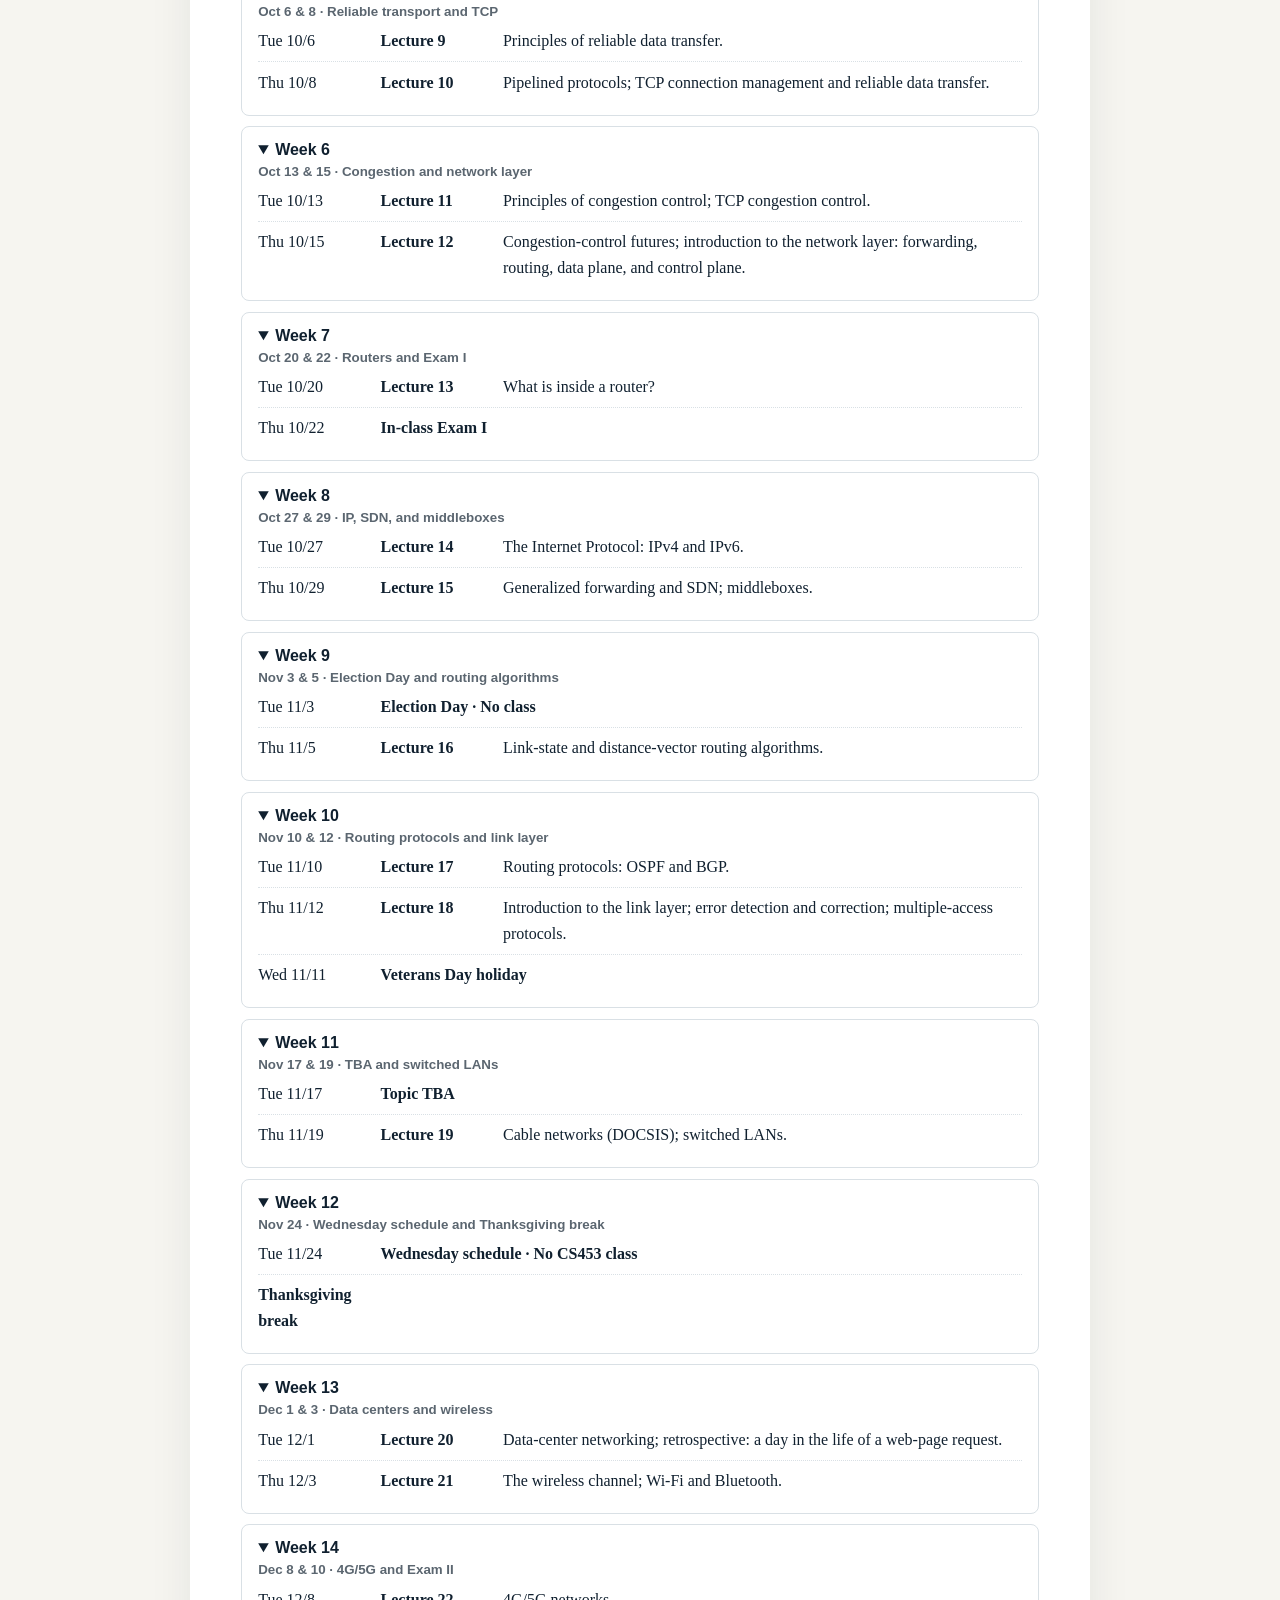
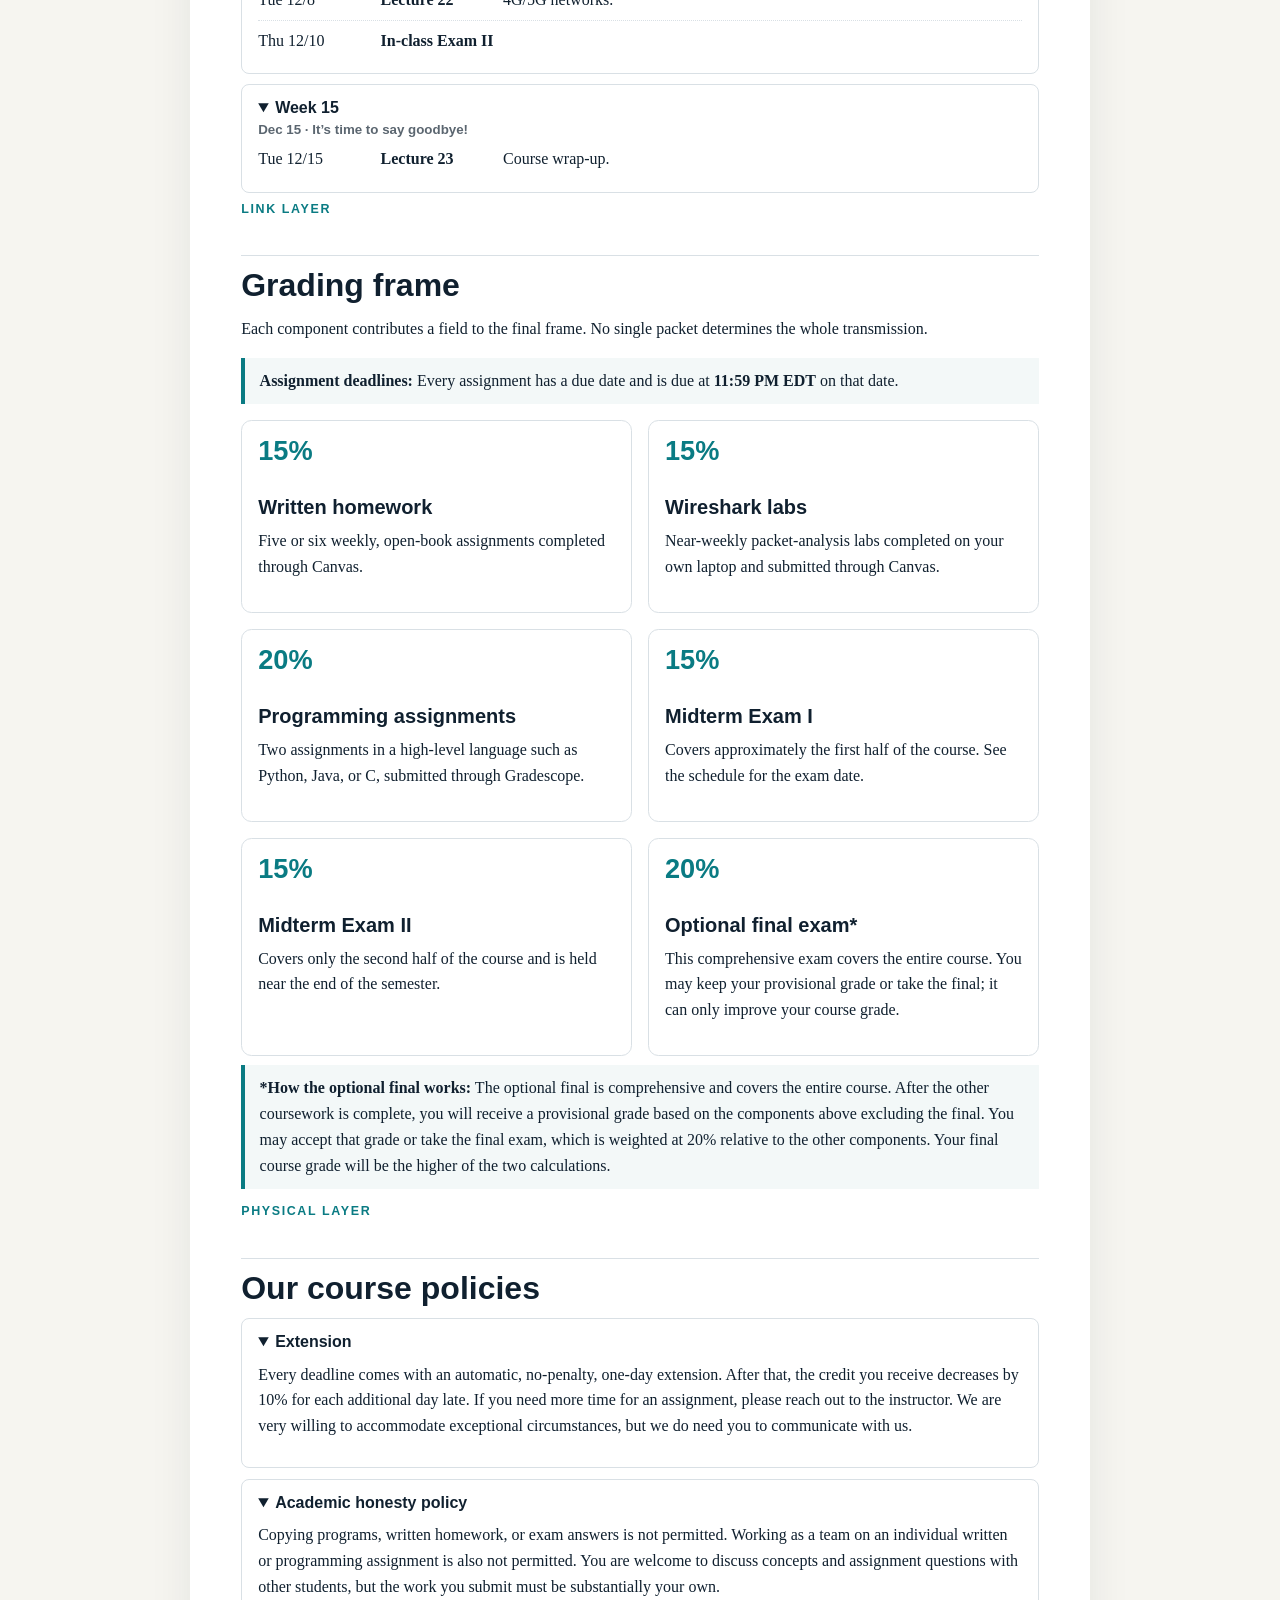
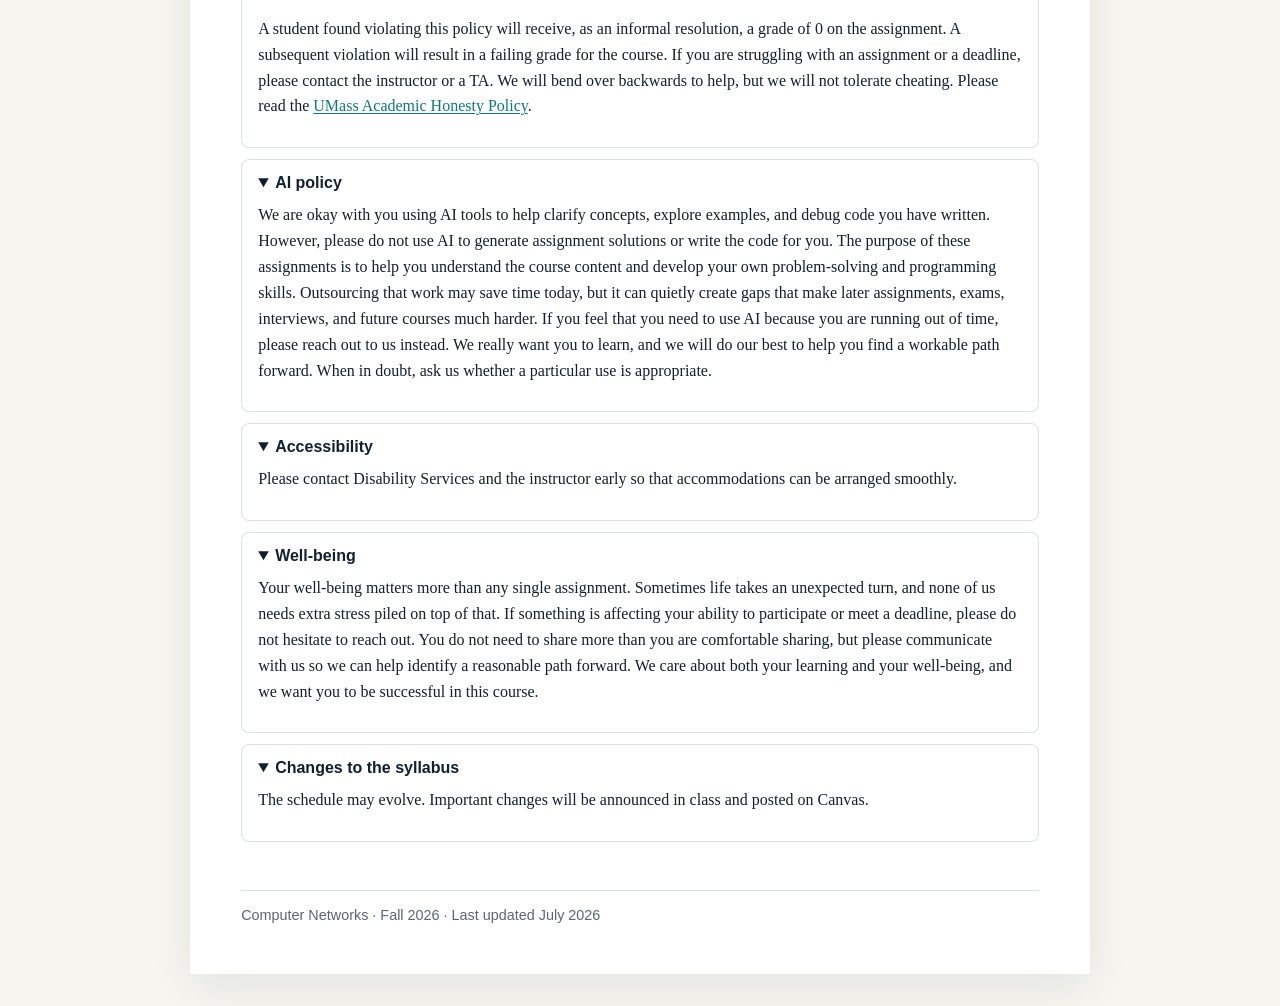
==== commit 8dad5181: "Update classroom and office hours" ====
--- a/cs453-syllabus-plain.html
+++ b/cs453-syllabus-plain.html
@@ -35,18 +35,18 @@
 .assistants-grid p { margin:0; overflow-wrap:anywhere; }
 .assistant-role { color:var(--muted); font-size:.9em; }
 @media screen and (max-width:520px) { .assistants-grid { grid-template-columns:1fr; } }
-</style></head><body><main><header><h1>CS 453 Computer Networks</h1><p class="term">Fall 2026 · Tuesdays &amp; Thursdays · 11:30 AM–12:45 PM · Morrill Science Center I, Room N326</p></header><section class="syllabus-section" id="overview">
+</style></head><body><main><header><h1>CS 453 Computer Networks</h1><p class="term">Fall 2026 · Tuesdays &amp; Thursdays · 11:30 AM–12:45 PM · Computer Science Building W150</p></header><section class="syllabus-section" id="overview">
 <p class="section-kicker">Application Layer</p>
 <h2>Course overview</h2>
 <p>This course provides an introduction to fundamental concepts in the design and implementation of computer networks, their protocols, and applications. Topics to be covered include: overview of network architectures, applications, network programming interfaces (e.g., sockets), transport, congestion, the network data plane (packet forwarding, addressing) and control plane (routing algorithms, software-defined networks, network management), link-layer protocols, local area networks and data center networks, wireless networks, and a bit of network security. Examples will be drawn primarily from the Internet (e.g., TCP, UDP, and IP) protocol suite. There will be five or six written assignments, a couple of programming assignments, several short hands-on labs (that can be done on any Internet-connected PC). We'll have two exams and an optional final.</p>
 <div class="info-grid">
 <article>
 <h3>Instructor</h3>
-<p><strong>Nikko Bovornkeeratiroj</strong> <span class="pronouns">(he/him)</span><br/><a href="mailto:pbovornkeera@umass.edu">pbovornkeera@umass.edu</a><br/>Office hours: TBA</p>
+<p><strong>Nikko Bovornkeeratiroj</strong> <span class="pronouns">(he/him)</span><br/><a href="mailto:pbovornkeera@umass.edu">pbovornkeera@umass.edu</a><br/>Office hours: On Canvas</p>
 </article>
 <article>
 <h3>Class meetings</h3>
-<p>Tuesdays &amp; Thursdays<br/>11:30 AM–12:45 PM<br/>Morrill Science Center I, Room N326</p>
+<p>Tuesdays &amp; Thursdays<br/>11:30 AM–12:45 PM<br/>Computer Science Building W150</p>
 </article>
 <article class="assistants-card">
 <h3>TAs / UCAs</h3>
